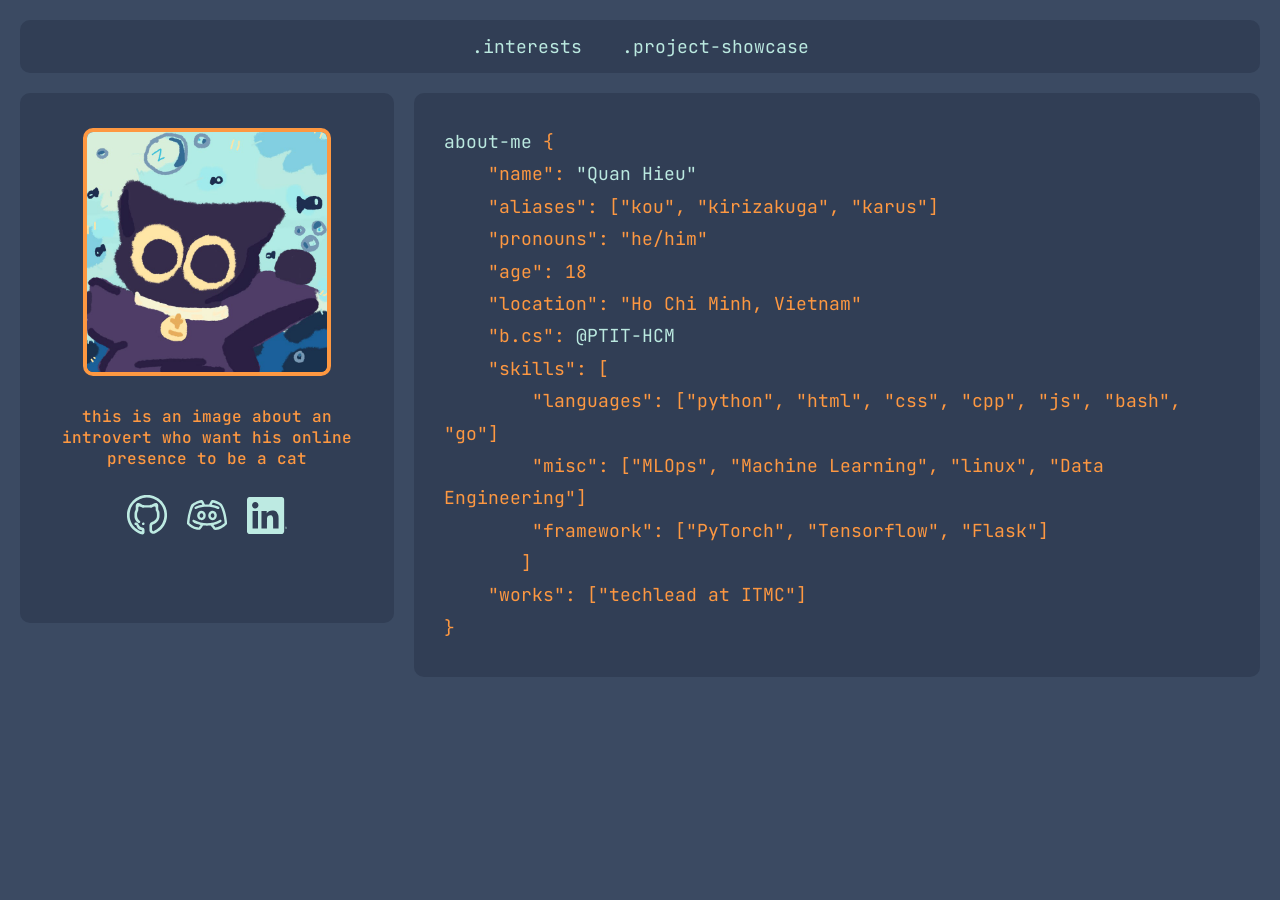
==== index.html @ 7412467b "fix the github link, add alt text for those icon and add a favicon" ====
<!DOCTYPE html>
<html lang="en">
<head>
    <meta charset="UTF-8">
    <meta name="viewport" content="width=device-width, initial-scale=1.0">
    <link rel="stylesheet" href="style.css">
    <link rel="preconnect" href="https://fonts.googleapis.com">
    <link rel="preconnect" href="https://fonts.gstatic.com" crossorigin>
    <link href="https://fonts.googleapis.com/css2?family=JetBrains+Mono:wght@100;400;600&display=swap" rel="stylesheet">
    <link rel="icon" type="image/png" sizes="32x32" href="meomeo.jpg">
    <title>Kouu's Documentation</title>
</head>
<body>
<div class="container">
    <div id="top-box">
            <a href="about/" style="text-decoration: none">
                <span class="text-highlight">.interests</span>
            </a>
            <a href="about/" style="text-decoration: none">
                <span class="text-highlight">.project-showcase</span>
            </a>
    </div>
    <div class="bottom-row">
        <div id="left-box">
            <div id="img-holder">
                <img src="meomeo.jpg" alt="this is an image, if you can see this note means your internet is sucks">
            </div>
            <p class="text-highlight" id="image-caption">this is an image about an introvert who want his online presence to be a cat</p>
            <br>
            <div class="social-container" style="margin-bottom: 1px;">
                <a href="http://github.com/Kirizakuga" style="text-decoration: none; "target="_blank" >
                    <img src="./icon/mark.svg" class="social-icon" alt="github">
                </a>

                <a href="https://discordapp.com/users/905485055168770108" style="text-decoration: none;" target="_blank">
                    <img src="/icon/discord.svg" class="social-icon" alt="discord">
                </a>

                <a href="https://www.linkedin.com/in/l%C3%AA-qu%C3%A1n-hi%E1%BA%BFu-7148a13a5/" style="text-decoration: none" target="_blank">
                    <?xml version="1.0" encoding="UTF-8"?>
                    <svg viewBox="0 0 840 779" version="1.1" xmlns="http://www.w3.org/2000/svg" width="840" height="779" class="social-icon">
                        <path d="M0 0 C0.98718571 -0.00301597 1.97437143 -0.00603194 2.99147186 -0.0091393 C4.6102759 -0.00648509 4.6102759 -0.00648509 6.26178306 -0.00377727 C7.41711635 -0.0058299 8.57244964 -0.00788253 9.76279303 -0.00999737 C12.97980405 -0.01468895 16.19677977 -0.01489163 19.41379264 -0.01321978 C22.90994825 -0.012489 26.40609634 -0.01751088 29.90224874 -0.0217948 C36.84105268 -0.02937797 43.77984893 -0.03156802 50.71865658 -0.03212385 C59.02818109 -0.03303718 67.33769847 -0.03970382 75.64721992 -0.04647068 C95.73234626 -0.06253643 115.81747185 -0.06843464 135.90260346 -0.07321942 C145.40322955 -0.07555483 154.90385503 -0.07915742 164.40448065 -0.0829148 C196.92256501 -0.0957509 229.44064904 -0.10646997 261.95873588 -0.1099174 C264.00033602 -0.11013904 266.04193616 -0.11036082 268.08353629 -0.11058275 C270.13008525 -0.11080339 272.1766342 -0.11102388 274.22318316 -0.1112442 C278.32895515 -0.11168676 282.43472715 -0.11213387 286.54049915 -0.11258388 C287.55849317 -0.11269327 288.57648719 -0.11280266 289.62532951 -0.11291536 C322.63478288 -0.1165461 355.64421428 -0.13246647 388.65365924 -0.15577424 C423.548501 -0.18036825 458.44333021 -0.19409005 493.3381809 -0.19528532 C497.16853879 -0.19545678 500.99889668 -0.1956722 504.82925457 -0.19591975 C506.24397987 -0.19600341 506.24397987 -0.19600341 507.68728548 -0.19608875 C522.867896 -0.19723958 538.04848399 -0.20826435 553.2290869 -0.22280681 C568.48703807 -0.23717064 583.74496034 -0.24040944 599.0029164 -0.23236683 C608.06755838 -0.22791001 617.13210713 -0.23177328 626.19673686 -0.24760534 C632.25411039 -0.25735622 638.31141861 -0.25617604 644.36879154 -0.24616911 C647.81860892 -0.24077786 651.26824729 -0.24006431 654.71804983 -0.25267783 C658.4402375 -0.26374626 662.16195344 -0.25629787 665.88412803 -0.2442863 C666.94694257 -0.25188149 668.0097571 -0.25947669 669.10477814 -0.26730204 C685.8775661 -0.1504746 700.43176884 6.21848691 712.27902454 18.0339005 C724.12765651 30.79142334 727.17289868 46.66687242 727.14482731 63.49160409 C727.14790626 65.20690628 727.14790626 65.20690628 727.15104741 66.95686105 C727.15572799 70.13147192 727.15594465 73.30604688 727.15426982 76.48065961 C727.15353745 79.93435884 727.15856463 83.38805052 727.16284484 86.84174651 C727.17041872 93.69197687 727.17261759 100.54219944 727.17317389 107.39243355 C727.17408813 115.59765355 727.18075746 123.80286635 727.18752072 132.00808325 C727.20357672 151.83921367 727.20948349 171.67034332 727.21426946 191.50147908 C727.21660576 200.88364655 727.22020844 210.26581342 727.22396484 219.64798042 C727.23679983 251.76679084 727.24751919 283.88560092 727.25096744 316.00441384 C727.25118908 318.02044402 727.25141086 320.03647421 727.25163279 322.05250439 C727.25185343 324.07339 727.25207392 326.09427562 727.25229424 328.11516124 C727.25273679 332.16937316 727.25318391 336.22358507 727.25363392 340.27779698 C727.25374331 341.28300497 727.2538527 342.28821296 727.2539654 343.32388179 C727.25759606 375.91797515 727.27351669 408.51204627 727.29682428 441.10613112 C727.32142388 475.5700417 727.33514034 510.03393957 727.33633536 544.49785918 C727.33650681 548.28160084 727.33672224 552.06534249 727.33696979 555.84908414 C727.33702556 556.78074129 727.33708133 557.71239844 727.33713879 558.67228762 C727.3382891 573.66084775 727.34930939 588.64938504 727.36385685 603.63793746 C727.3782278 618.70524395 727.38145544 633.7725212 727.37341687 648.83983267 C727.3689635 657.78853201 727.37280955 666.73713687 727.38865538 675.68582378 C727.39841815 681.668395 727.39721475 687.65090016 727.38721915 693.6334708 C727.38183642 697.03893076 727.38275599 700.44406232 727.39372787 703.84953059 C727.46069851 726.04311359 726.76899289 746.04478342 710.39230579 762.947963 C697.50568971 774.75540434 683.47512313 779.45110041 666.27841133 779.3849194 C664.53938712 779.39017852 664.53938712 779.39017852 662.7652311 779.39554387 C659.55555316 779.40322879 656.34602296 779.40201463 653.13634439 779.39698833 C649.64118906 779.39371254 646.14605764 779.40201185 642.65091002 779.40880668 C636.52778521 779.41910196 630.40469202 779.42195129 624.28155941 779.41989446 C615.17597184 779.41684326 606.07041922 779.4251711 596.96483845 779.43564371 C579.75523968 779.45498404 562.54565283 779.46061194 545.33604447 779.46175782 C532.04547191 779.46267698 518.75490403 779.466794 505.464333 779.47315907 C501.6383818 779.47495417 497.8124306 779.4767338 493.9864794 779.47850883 C492.55975571 779.47917197 492.55975571 779.47917197 491.10420932 779.47984852 C464.35052733 779.4921567 437.59684695 779.50004967 410.843162 779.49916196 C409.33019247 779.49911522 409.33019247 779.49911522 407.78665789 779.49906754 C402.67444365 779.49890133 397.56222941 779.49870325 392.45001516 779.49849813 C391.43471519 779.49845824 390.41941522 779.49841835 389.37334859 779.49837725 C387.32016454 779.49829637 385.26698049 779.49821278 383.21379644 779.49812646 C351.27059581 779.49690099 319.32743764 779.51191351 287.38424915 779.53927159 C251.49419941 779.56999735 215.60417756 779.58720379 179.71411383 779.58534515 C175.88659086 779.58519589 172.05906789 779.58509847 168.23154491 779.58503652 C167.28911556 779.58501321 166.34668621 779.5849899 165.37569839 779.58496588 C150.21429345 779.58490436 135.0529254 779.59767217 119.89153143 779.61490105 C104.6519486 779.63186051 89.41241969 779.6338289 74.17283265 779.6206824 C65.12189617 779.61329537 56.07112358 779.61694382 47.02020449 779.63656708 C40.96955317 779.64857588 34.91902041 779.64596603 28.8683745 779.63162609 C25.42407005 779.62387064 21.98008248 779.62228896 18.53580049 779.63854079 C-2.932156 779.72018208 -20.40493783 778.44089827 -36.79910046 762.9401505 C-53.699056 745.01743108 -53.57796391 724.78636536 -53.49453503 701.53377843 C-53.49693229 698.73062105 -53.50534118 695.9274886 -53.51344401 693.12434268 C-53.52782623 687.04877984 -53.52749254 680.97335942 -53.51725537 674.89779019 C-53.50207357 665.86296113 -53.50988718 656.82825137 -53.52208859 647.79342301 C-53.54311501 631.65366964 -53.54134059 615.51397974 -53.52977294 599.37422039 C-53.51969978 585.24982291 -53.51708901 571.12544866 -53.52186352 557.00104833 C-53.52216906 556.06314069 -53.5224746 555.12523306 -53.5227894 554.15890398 C-53.52403481 550.35136763 -53.52530842 546.54383129 -53.52662846 542.73629497 C-53.53885689 507.03875821 -53.52778262 471.34126181 -53.50624087 435.64373129 C-53.48725929 403.94775696 -53.48895783 372.25184692 -53.50808483 340.55587316 C-53.52951615 304.92247795 -53.53798956 269.28911837 -53.52563578 233.65571761 C-53.52435296 229.85522931 -53.5231016 226.05474099 -53.52186352 222.25425267 C-53.52154721 221.31851627 -53.5212309 220.38277987 -53.52090501 219.41868782 C-53.5163604 205.30522169 -53.52166637 191.19178138 -53.53178173 177.07831883 C-53.54322937 161.02624283 -53.54033686 144.97424005 -53.51865876 128.92217314 C-53.50693415 119.94494639 -53.50611707 110.96787833 -53.52124345 101.99065577 C-53.53024175 95.98682143 -53.52457912 89.98311376 -53.50722438 83.97929812 C-53.49775066 80.56343387 -53.49659229 77.14814039 -53.50884831 73.73224705 C-53.58101873 51.94153431 -52.78921225 32.74083624 -36.67410046 16.2526505 C-26.74183133 6.83528754 -13.96690563 0.00847806 0 0 Z M68.18527454 133.16280675 C57.88953328 147.21760462 52.26139206 164.77168937 54.45089954 182.2214005 C56.43457395 195.06332349 60.98338433 205.90456391 69.01339954 216.1276505 C69.87191517 217.26847081 69.87191517 217.26847081 70.74777454 218.432338 C80.99945966 231.09360723 97.93171198 239.37328458 114.01339954 241.1276505 C134.28918455 242.59843283 151.401671 235.90290148 166.64230579 222.88155675 C178.36504743 211.98209162 186.53209145 196.16064484 187.25168079 180.010463 C187.71496141 160.30337815 182.59830365 143.89988675 169.51730579 128.69405675 C156.62685287 115.48184525 139.64633534 108.01183425 121.20089954 107.6901505 C100.21775555 107.85200674 81.85895288 117.42837901 68.18527454 133.16280675 Z M375.43039173 325.54513097 C371.52458217 329.90720153 368.33231629 334.724598 365.52121204 339.8464005 C364.01339954 342.1276505 364.01339954 342.1276505 361.01339954 343.1276505 C361.01339954 326.6276505 361.01339954 310.1276505 361.01339954 293.1276505 C324.71339954 293.1276505 288.41339954 293.1276505 251.01339954 293.1276505 C251.01339954 415.2276505 251.01339954 537.3276505 251.01339954 663.1276505 C288.96339954 663.1276505 326.91339954 663.1276505 366.01339954 663.1276505 C366.05078235 648.65663487 366.08816517 634.18561925 366.12668079 619.276088 C366.15697552 610.07946403 366.1880134 600.88285239 366.22238392 591.68624425 C366.27673762 577.10601506 366.32815607 562.52582005 366.35983509 547.94552159 C366.38292735 537.3237335 366.41644902 526.70203618 366.4621011 516.08032024 C366.48588297 510.46476017 366.50470965 504.84928915 366.51101345 499.23368001 C366.51713314 493.92965392 366.53737582 488.62585525 366.56767505 483.32191396 C366.5763465 481.39287714 366.58020102 479.46381046 366.5784077 477.53475499 C366.56176188 451.32662792 368.60063656 421.21080668 387.73605579 401.31124425 C401.57744682 388.03965319 419.50823046 384.59672519 438.15890735 384.70601964 C450.59440537 385.04893517 461.78311606 387.73911243 472.01339954 395.1276505 C472.90027454 395.7051505 473.78714954 396.2826505 474.70089954 396.8776505 C491.01549634 412.75131225 494.70933055 437.77793038 495.11864132 459.53779912 C495.18803203 464.88625641 495.20277225 470.23487318 495.21872181 475.58370519 C495.22831622 477.63471217 495.23832718 479.68571724 495.24872059 481.73672032 C495.27560645 487.27301091 495.2967037 492.80930988 495.31672257 498.34562898 C495.33868355 504.14320368 495.36602248 509.94075304 495.39277881 515.73830724 C495.44256962 526.70267716 495.48755861 537.66706127 495.53080118 548.63145876 C495.5895537 563.45763734 495.65576694 578.2837825 495.72155136 593.10993123 C495.82491296 616.44914843 495.91834365 639.78839457 496.01339954 663.1276505 C533.63339954 663.1276505 571.25339954 663.1276505 610.01339954 663.1276505 C610.10091047 621.6882059 610.10091047 621.6882059 610.15988392 580.24874425 C610.16575578 574.63529997 610.17181673 569.02185595 610.17819446 563.40841222 C610.17898571 562.70504959 610.17977696 562.00168697 610.18059218 561.27701032 C610.19357009 549.98466448 610.21718201 538.69236539 610.24485793 527.40004709 C610.27310909 515.77434723 610.28961696 504.1486715 610.29566503 492.52293873 C610.29954633 486.00842131 610.30854627 479.49400918 610.33058971 472.9795258 C610.79691038 388.26565139 610.79691038 388.26565139 570.95089954 315.97530675 C546.7315518 291.95941455 512.17801087 283.99346896 479.01339954 283.1276505 C478.03242298 283.08768956 477.05144642 283.04772862 476.04074329 283.00655675 C437.12830992 282.0966374 401.93915306 297.38481176 375.43039173 325.54513097 Z M64.01339954 293.1276505 C64.01339954 415.2276505 64.01339954 537.3276505 64.01339954 663.1276505 C101.63339954 663.1276505 139.25339954 663.1276505 178.01339954 663.1276505 C178.01339954 541.0276505 178.01339954 418.9276505 178.01339954 293.1276505 C140.39339954 293.1276505 102.77339954 293.1276505 64.01339954 293.1276505 Z " fill="#FFFFFF" transform="translate(52.98660045862198,-0.12765049934387207)"/>
                        <path d="M0 0 C5.68635792 2.60443874 9.1592952 6.40518993 11.859375 12.0625 C13.32571491 18.99428864 13.46609586 25.21508829 9.8828125 31.4921875 C6.57654449 35.99721935 2.06544341 40.029112 -3.453125 41.3125 C-11.50579875 42.06958898 -17.01486276 40.75895583 -23.703125 36 C-27.45088786 32.33741357 -29.22018179 29.14036968 -29.88671875 23.91015625 C-29.90008612 11.81268875 -29.90008612 11.81268875 -25.453125 6.3125 C-18.18407354 -0.91767952 -10.01471435 -2.80667154 0 0 Z M-21.890625 8.8125 C-25.44458495 13.22831945 -25.79879588 17.21809677 -25.734375 22.7421875 C-25.16639415 27.93290135 -22.70591132 31.15138097 -18.890625 34.6875 C-14.04688616 37.91665922 -9.09887718 37.93882563 -3.453125 37.3125 C1.64068276 34.81365091 6.12412592 30.70520933 8.359375 25.375 C8.4521875 24.3540625 8.4521875 24.3540625 8.546875 23.3125 C8.65 22.24 8.753125 21.1675 8.859375 20.0625 C8.41261718 14.70140619 6.79578947 10.61834902 3.00390625 6.73046875 C-5.13152292 0.27052843 -14.97455542 1.02160539 -21.890625 8.8125 Z " fill="#FFFFFF" transform="translate(827.453125,627.6875)"/>
                        <path d="M0 0 C11 0 11 0 16 2 C17.89488952 3.89488952 17.18019112 6.57139146 17.23046875 9.08984375 C17 11 17 11 15 13 C14.01 13 13.02 13 12 13 C13.98 16.3 15.96 19.6 18 23 C13 23 13 23 11.41796875 21.5390625 C10.80888672 20.59160156 10.80888672 20.59160156 10.1875 19.625 C9.55908203 18.68527344 9.55908203 18.68527344 8.91796875 17.7265625 C8 16 8 16 8 14 C6.68 14 5.36 14 4 14 C4 16.97 4 19.94 4 23 C2.68 23 1.36 23 0 23 C0 15.41 0 7.82 0 0 Z M4 4 C4 5.98 4 7.96 4 10 C6.64 10 9.28 10 12 10 C12.33 8.35 12.66 6.7 13 5 C10.04335481 3.5216774 7.25770263 3.93967217 4 4 Z " fill="#FFFFFF" transform="translate(811,636)"/>
                    </svg>

                </a>
            </div>
        </div>
        <div id="right-box">
            <p class="text-primary" id="about-me-title">
                    <span class="text-highlight">about-me</span>
                </a>    {

                <br>
                &nbsp;&nbsp;&nbsp;&nbsp;"name": <span class="text-highlight">"Quan Hieu"</span> <br>
                &nbsp;&nbsp;&nbsp;&nbsp;"aliases": ["kou", "kirizakuga", "karus"] <br>
                &nbsp;&nbsp;&nbsp;&nbsp;"pronouns": "he/him"<br>
                &nbsp;&nbsp;&nbsp;&nbsp;"age": 18 <br>
                &nbsp;&nbsp;&nbsp;&nbsp;"location": "Ho Chi Minh, Vietnam" <br>
                &nbsp;&nbsp;&nbsp;&nbsp;"b.cs": <span class="text-highlight">@PTIT-HCM</span><br>
                &nbsp;&nbsp;&nbsp;&nbsp;"skills": [<br>
                &nbsp;&nbsp;&nbsp;&nbsp;&nbsp;&nbsp;&nbsp;&nbsp;"languages": ["python", "html", "css", "cpp", "js", "bash", "go"]<br>
                &nbsp;&nbsp;&nbsp;&nbsp;&nbsp;&nbsp;&nbsp;&nbsp;"misc": ["MLOps", "Machine Learning", "linux", "Data Engineering"]<br>
                &nbsp;&nbsp;&nbsp;&nbsp;&nbsp;&nbsp;&nbsp;&nbsp;"framework": ["PyTorch", "Tensorflow", "Flask"]<br>
                &nbsp;&nbsp;&nbsp;&nbsp;&nbsp;&nbsp;&nbsp;]<br>
                &nbsp;&nbsp;&nbsp;&nbsp;"works": ["techlead at ITMC"]<br>
                }
            </p>
        </div>
    </div>
</div>

<script src="scripts.js"></script>
</body>
</html>
---- style.css ----
/* 1. The Master Container */
.container {
    display: flex;
    flex-direction: column; /* Stack Top Box above the Row */
    gap: 20px;              /* The 'magic' space between boxes */
    padding: 20px;
    width: 100%;
    box-sizing: border-box;
}

#top-box {
    background-color: var(--box-color);
    padding: 15px;
    border-radius: 10px;
    display: flex;
    flex-direction: row;
    align-items: center;
    justify-content: center;
    gap: 40px;
}

#audio-control {
    margin-left: auto;
}

/* 3. The Wrapper for the Bottom Two Boxes */
.bottom-row {
    display: flex;
    flex-direction: row;    /* Put Left and Right next to each other */
    gap: 20px;
    width: 100%;
    height: auto;          /* Let height be determined by content */
    align-items: flex-start; /* Aligns the top of the boxes */
    border-radius: 10px;
}

#left-box {
    background-color: var(--box-color);
    padding: 15px;
    border-radius: 10px;
    flex: 3;
    min-height: 500px;
    display: flex;
    flex-direction: column;
}

#right-box {
    flex: 7;                /* Takes 7 parts of the space (~70%) */
    background-color: var(--box-color);
    min-height: 500px;
    padding: 15px 15px 15px 30px;
    width: 100%;
    box-sizing: border-box;
    border-radius: 10px;
}

body{
    margin: 0;
    padding: 0;
    background-color: var(--bg-color);
    background-attachment: fixed;
    min-height: 100vh;
    display: flex;
    justify-content: center; /* This centers your container on huge screens */
}

#img-holder img{
    border: 4px solid var(--accent-color);
    border-radius: 10px;
    max-width: 70%;
    height: auto;
}

#img-holder{
    display: flex;
    justify-content: center;
    align-items: center;
    height: 100%;
    padding-top: 20px;
}

#image-caption {
    margin-top: 30px;
    margin-bottom: 8px;
    text-align: center;
    color: var(--accent-color);
    font-family: JetBrains Mono, monospace;
    font-size: 16px;
    font-weight: 500;
}

#contact{
    text-align: center;
}

.social-icon{
    width: 40px;
    height: auto;
    filter: brightness(0) saturate(100%) invert(90%) sepia(34%) saturate(191%) hue-rotate(108deg) brightness(95%) contrast(93%);         /* https://angel-rs.github.io/css-color-filter-generator/ */
}

.social-icon-small{
    width: 25px;
    height: auto;
    filter: brightness(0) saturate(100%) invert(90%) sepia(34%) saturate(191%) hue-rotate(108deg) brightness(95%) contrast(93%);         /* https://angel-rs.github.io/css-color-filter-generator/ */
}

.social-container{
    display: flex;
    flex-direction: row;
    align-items: center;
    justify-content: center;
    gap: 20px;
}

.nav-icon{
    flex: 4;
    text-align: center;
    display: flex;
    justify-content: right;
    align-items: center;
    height: 100%;
    margin-right: 49px;
}

.bottom-row2{
    display: flex;
    flex-direction: row;
    gap: 20px;
}
.sub-container{
    background-color: var(--box-color);
    padding: 10px;
    border-radius: 10px;
    flex: 10;
    min-height: 7px;
    display: flex;
    flex-direction: column;
}









/* 4. Responsive (Mobile) */
@media screen and (max-width: 768px) {
    .bottom-row {
        flex-direction: column; /* Stacks Left and Right on top of each other */
        align-items: stretch;
        height: auto; /* Let height be determined by content */
    }
    #top-box{
        height: auto; /* Let height be determined by content */
    }
    #left-box {
        min-height: auto; /* Optional: removes the 500px empty space on mobile */
        white-space: pre-wrap;     /* Keeps your JSON indents but allows wrapping */
        overflow-wrap: break-word; /* Forces long text like "Quan Hieu" to wrap to the next line */
    }

    #right-box {
        min-height: auto;
        padding-left: 15px; /* Resetting that 30px left padding you had for desktop */
    }
    .social-container{
        white-space: normal;
        display: flex;
        justify-content: center;
        gap: 20px;

    }
    .bottom-row, .bottom-row2 {
        flex-direction: column;
        align-items: stretch;
        height: auto;
    }
}

:root{
    --bg-color: #3b4a62;
    --box-color: #313e55;
    --accent-color: #fe9841;
    --action-color: #bbe9e0;
}

.text-primary {
    color: var(--accent-color);
    font-family: JetBrains Mono, monospace;
    font-size: 18px;
    font-weight: 400;
    line-height: 1.8;
}
.text-highlight{
    color: var(--action-color);
    font-family: JetBrains Mono, monospace;
    font-size: 18px;
    font-weight: 400;
}
.text-double-highlight{
    color: var(--action-color);
    font-family: JetBrains Mono, monospace;
    font-size: 24px;
    font-weight: 600;
}
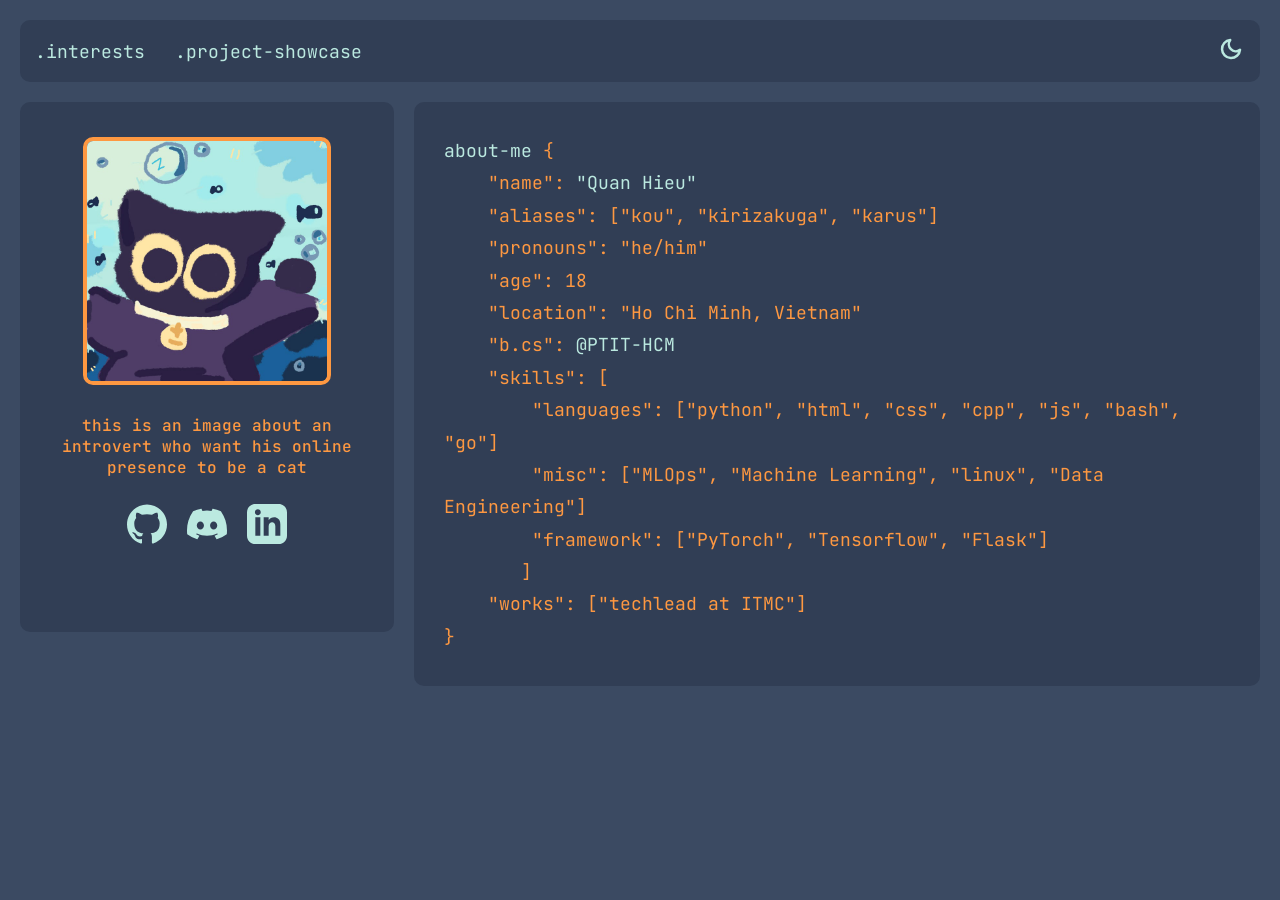
==== commit 9fd4271f: "add light-dark switch theme button, responsive theme animation, button animation, and re-organize th" ====
--- a/index.html
+++ b/index.html
@@ -1,5 +1,6 @@
 <!DOCTYPE html>
 <html lang="en">
+
 <head>
     <meta charset="UTF-8">
     <meta name="viewport" content="width=device-width, initial-scale=1.0">
@@ -10,67 +11,106 @@
     <link rel="icon" type="image/png" sizes="32x32" href="meomeo.jpg">
     <title>Kouu's Documentation</title>
 </head>
+
 <body>
-<div class="container">
-    <div id="top-box">
-            <a href="about/" style="text-decoration: none">
-                <span class="text-highlight">.interests</span>
-            </a>
-            <a href="about/" style="text-decoration: none">
-                <span class="text-highlight">.project-showcase</span>
-            </a>
-    </div>
-    <div class="bottom-row">
-        <div id="left-box">
-            <div id="img-holder">
-                <img src="meomeo.jpg" alt="this is an image, if you can see this note means your internet is sucks">
+    <script>
+        if (localStorage.getItem('theme') === 'light') {
+            document.body.classList.add('dark-mode');
+        }
+    </script>
+    <div class="container">
+        <div id="top-box">
+            <div id="nav-links">
+                <a href="about/" style="text-decoration: none">
+                    <span class="text-highlight">.interests</span>
+                </a>
+                <a href="project/" style="text-decoration: none">
+                    <span class="text-highlight">.project-showcase</span>
+                </a>
             </div>
-            <p class="text-highlight" id="image-caption">this is an image about an introvert who want his online presence to be a cat</p>
-            <br>
-            <div class="social-container" style="margin-bottom: 1px;">
-                <a href="http://github.com/Kirizakuga" style="text-decoration: none; "target="_blank" >
-                    <img src="./icon/mark.svg" class="social-icon" alt="github">
-                </a>
-
-                <a href="https://discordapp.com/users/905485055168770108" style="text-decoration: none;" target="_blank">
-                    <img src="/icon/discord.svg" class="social-icon" alt="discord">
-                </a>
-
-                <a href="https://www.linkedin.com/in/l%C3%AA-qu%C3%A1n-hi%E1%BA%BFu-7148a13a5/" style="text-decoration: none" target="_blank">
-                    <?xml version="1.0" encoding="UTF-8"?>
-                    <svg viewBox="0 0 840 779" version="1.1" xmlns="http://www.w3.org/2000/svg" width="840" height="779" class="social-icon">
-                        <path d="M0 0 C0.98718571 -0.00301597 1.97437143 -0.00603194 2.99147186 -0.0091393 C4.6102759 -0.00648509 4.6102759 -0.00648509 6.26178306 -0.00377727 C7.41711635 -0.0058299 8.57244964 -0.00788253 9.76279303 -0.00999737 C12.97980405 -0.01468895 16.19677977 -0.01489163 19.41379264 -0.01321978 C22.90994825 -0.012489 26.40609634 -0.01751088 29.90224874 -0.0217948 C36.84105268 -0.02937797 43.77984893 -0.03156802 50.71865658 -0.03212385 C59.02818109 -0.03303718 67.33769847 -0.03970382 75.64721992 -0.04647068 C95.73234626 -0.06253643 115.81747185 -0.06843464 135.90260346 -0.07321942 C145.40322955 -0.07555483 154.90385503 -0.07915742 164.40448065 -0.0829148 C196.92256501 -0.0957509 229.44064904 -0.10646997 261.95873588 -0.1099174 C264.00033602 -0.11013904 266.04193616 -0.11036082 268.08353629 -0.11058275 C270.13008525 -0.11080339 272.1766342 -0.11102388 274.22318316 -0.1112442 C278.32895515 -0.11168676 282.43472715 -0.11213387 286.54049915 -0.11258388 C287.55849317 -0.11269327 288.57648719 -0.11280266 289.62532951 -0.11291536 C322.63478288 -0.1165461 355.64421428 -0.13246647 388.65365924 -0.15577424 C423.548501 -0.18036825 458.44333021 -0.19409005 493.3381809 -0.19528532 C497.16853879 -0.19545678 500.99889668 -0.1956722 504.82925457 -0.19591975 C506.24397987 -0.19600341 506.24397987 -0.19600341 507.68728548 -0.19608875 C522.867896 -0.19723958 538.04848399 -0.20826435 553.2290869 -0.22280681 C568.48703807 -0.23717064 583.74496034 -0.24040944 599.0029164 -0.23236683 C608.06755838 -0.22791001 617.13210713 -0.23177328 626.19673686 -0.24760534 C632.25411039 -0.25735622 638.31141861 -0.25617604 644.36879154 -0.24616911 C647.81860892 -0.24077786 651.26824729 -0.24006431 654.71804983 -0.25267783 C658.4402375 -0.26374626 662.16195344 -0.25629787 665.88412803 -0.2442863 C666.94694257 -0.25188149 668.0097571 -0.25947669 669.10477814 -0.26730204 C685.8775661 -0.1504746 700.43176884 6.21848691 712.27902454 18.0339005 C724.12765651 30.79142334 727.17289868 46.66687242 727.14482731 63.49160409 C727.14790626 65.20690628 727.14790626 65.20690628 727.15104741 66.95686105 C727.15572799 70.13147192 727.15594465 73.30604688 727.15426982 76.48065961 C727.15353745 79.93435884 727.15856463 83.38805052 727.16284484 86.84174651 C727.17041872 93.69197687 727.17261759 100.54219944 727.17317389 107.39243355 C727.17408813 115.59765355 727.18075746 123.80286635 727.18752072 132.00808325 C727.20357672 151.83921367 727.20948349 171.67034332 727.21426946 191.50147908 C727.21660576 200.88364655 727.22020844 210.26581342 727.22396484 219.64798042 C727.23679983 251.76679084 727.24751919 283.88560092 727.25096744 316.00441384 C727.25118908 318.02044402 727.25141086 320.03647421 727.25163279 322.05250439 C727.25185343 324.07339 727.25207392 326.09427562 727.25229424 328.11516124 C727.25273679 332.16937316 727.25318391 336.22358507 727.25363392 340.27779698 C727.25374331 341.28300497 727.2538527 342.28821296 727.2539654 343.32388179 C727.25759606 375.91797515 727.27351669 408.51204627 727.29682428 441.10613112 C727.32142388 475.5700417 727.33514034 510.03393957 727.33633536 544.49785918 C727.33650681 548.28160084 727.33672224 552.06534249 727.33696979 555.84908414 C727.33702556 556.78074129 727.33708133 557.71239844 727.33713879 558.67228762 C727.3382891 573.66084775 727.34930939 588.64938504 727.36385685 603.63793746 C727.3782278 618.70524395 727.38145544 633.7725212 727.37341687 648.83983267 C727.3689635 657.78853201 727.37280955 666.73713687 727.38865538 675.68582378 C727.39841815 681.668395 727.39721475 687.65090016 727.38721915 693.6334708 C727.38183642 697.03893076 727.38275599 700.44406232 727.39372787 703.84953059 C727.46069851 726.04311359 726.76899289 746.04478342 710.39230579 762.947963 C697.50568971 774.75540434 683.47512313 779.45110041 666.27841133 779.3849194 C664.53938712 779.39017852 664.53938712 779.39017852 662.7652311 779.39554387 C659.55555316 779.40322879 656.34602296 779.40201463 653.13634439 779.39698833 C649.64118906 779.39371254 646.14605764 779.40201185 642.65091002 779.40880668 C636.52778521 779.41910196 630.40469202 779.42195129 624.28155941 779.41989446 C615.17597184 779.41684326 606.07041922 779.4251711 596.96483845 779.43564371 C579.75523968 779.45498404 562.54565283 779.46061194 545.33604447 779.46175782 C532.04547191 779.46267698 518.75490403 779.466794 505.464333 779.47315907 C501.6383818 779.47495417 497.8124306 779.4767338 493.9864794 779.47850883 C492.55975571 779.47917197 492.55975571 779.47917197 491.10420932 779.47984852 C464.35052733 779.4921567 437.59684695 779.50004967 410.843162 779.49916196 C409.33019247 779.49911522 409.33019247 779.49911522 407.78665789 779.49906754 C402.67444365 779.49890133 397.56222941 779.49870325 392.45001516 779.49849813 C391.43471519 779.49845824 390.41941522 779.49841835 389.37334859 779.49837725 C387.32016454 779.49829637 385.26698049 779.49821278 383.21379644 779.49812646 C351.27059581 779.49690099 319.32743764 779.51191351 287.38424915 779.53927159 C251.49419941 779.56999735 215.60417756 779.58720379 179.71411383 779.58534515 C175.88659086 779.58519589 172.05906789 779.58509847 168.23154491 779.58503652 C167.28911556 779.58501321 166.34668621 779.5849899 165.37569839 779.58496588 C150.21429345 779.58490436 135.0529254 779.59767217 119.89153143 779.61490105 C104.6519486 779.63186051 89.41241969 779.6338289 74.17283265 779.6206824 C65.12189617 779.61329537 56.07112358 779.61694382 47.02020449 779.63656708 C40.96955317 779.64857588 34.91902041 779.64596603 28.8683745 779.63162609 C25.42407005 779.62387064 21.98008248 779.62228896 18.53580049 779.63854079 C-2.932156 779.72018208 -20.40493783 778.44089827 -36.79910046 762.9401505 C-53.699056 745.01743108 -53.57796391 724.78636536 -53.49453503 701.53377843 C-53.49693229 698.73062105 -53.50534118 695.9274886 -53.51344401 693.12434268 C-53.52782623 687.04877984 -53.52749254 680.97335942 -53.51725537 674.89779019 C-53.50207357 665.86296113 -53.50988718 656.82825137 -53.52208859 647.79342301 C-53.54311501 631.65366964 -53.54134059 615.51397974 -53.52977294 599.37422039 C-53.51969978 585.24982291 -53.51708901 571.12544866 -53.52186352 557.00104833 C-53.52216906 556.06314069 -53.5224746 555.12523306 -53.5227894 554.15890398 C-53.52403481 550.35136763 -53.52530842 546.54383129 -53.52662846 542.73629497 C-53.53885689 507.03875821 -53.52778262 471.34126181 -53.50624087 435.64373129 C-53.48725929 403.94775696 -53.48895783 372.25184692 -53.50808483 340.55587316 C-53.52951615 304.92247795 -53.53798956 269.28911837 -53.52563578 233.65571761 C-53.52435296 229.85522931 -53.5231016 226.05474099 -53.52186352 222.25425267 C-53.52154721 221.31851627 -53.5212309 220.38277987 -53.52090501 219.41868782 C-53.5163604 205.30522169 -53.52166637 191.19178138 -53.53178173 177.07831883 C-53.54322937 161.02624283 -53.54033686 144.97424005 -53.51865876 128.92217314 C-53.50693415 119.94494639 -53.50611707 110.96787833 -53.52124345 101.99065577 C-53.53024175 95.98682143 -53.52457912 89.98311376 -53.50722438 83.97929812 C-53.49775066 80.56343387 -53.49659229 77.14814039 -53.50884831 73.73224705 C-53.58101873 51.94153431 -52.78921225 32.74083624 -36.67410046 16.2526505 C-26.74183133 6.83528754 -13.96690563 0.00847806 0 0 Z M68.18527454 133.16280675 C57.88953328 147.21760462 52.26139206 164.77168937 54.45089954 182.2214005 C56.43457395 195.06332349 60.98338433 205.90456391 69.01339954 216.1276505 C69.87191517 217.26847081 69.87191517 217.26847081 70.74777454 218.432338 C80.99945966 231.09360723 97.93171198 239.37328458 114.01339954 241.1276505 C134.28918455 242.59843283 151.401671 235.90290148 166.64230579 222.88155675 C178.36504743 211.98209162 186.53209145 196.16064484 187.25168079 180.010463 C187.71496141 160.30337815 182.59830365 143.89988675 169.51730579 128.69405675 C156.62685287 115.48184525 139.64633534 108.01183425 121.20089954 107.6901505 C100.21775555 107.85200674 81.85895288 117.42837901 68.18527454 133.16280675 Z M375.43039173 325.54513097 C371.52458217 329.90720153 368.33231629 334.724598 365.52121204 339.8464005 C364.01339954 342.1276505 364.01339954 342.1276505 361.01339954 343.1276505 C361.01339954 326.6276505 361.01339954 310.1276505 361.01339954 293.1276505 C324.71339954 293.1276505 288.41339954 293.1276505 251.01339954 293.1276505 C251.01339954 415.2276505 251.01339954 537.3276505 251.01339954 663.1276505 C288.96339954 663.1276505 326.91339954 663.1276505 366.01339954 663.1276505 C366.05078235 648.65663487 366.08816517 634.18561925 366.12668079 619.276088 C366.15697552 610.07946403 366.1880134 600.88285239 366.22238392 591.68624425 C366.27673762 577.10601506 366.32815607 562.52582005 366.35983509 547.94552159 C366.38292735 537.3237335 366.41644902 526.70203618 366.4621011 516.08032024 C366.48588297 510.46476017 366.50470965 504.84928915 366.51101345 499.23368001 C366.51713314 493.92965392 366.53737582 488.62585525 366.56767505 483.32191396 C366.5763465 481.39287714 366.58020102 479.46381046 366.5784077 477.53475499 C366.56176188 451.32662792 368.60063656 421.21080668 387.73605579 401.31124425 C401.57744682 388.03965319 419.50823046 384.59672519 438.15890735 384.70601964 C450.59440537 385.04893517 461.78311606 387.73911243 472.01339954 395.1276505 C472.90027454 395.7051505 473.78714954 396.2826505 474.70089954 396.8776505 C491.01549634 412.75131225 494.70933055 437.77793038 495.11864132 459.53779912 C495.18803203 464.88625641 495.20277225 470.23487318 495.21872181 475.58370519 C495.22831622 477.63471217 495.23832718 479.68571724 495.24872059 481.73672032 C495.27560645 487.27301091 495.2967037 492.80930988 495.31672257 498.34562898 C495.33868355 504.14320368 495.36602248 509.94075304 495.39277881 515.73830724 C495.44256962 526.70267716 495.48755861 537.66706127 495.53080118 548.63145876 C495.5895537 563.45763734 495.65576694 578.2837825 495.72155136 593.10993123 C495.82491296 616.44914843 495.91834365 639.78839457 496.01339954 663.1276505 C533.63339954 663.1276505 571.25339954 663.1276505 610.01339954 663.1276505 C610.10091047 621.6882059 610.10091047 621.6882059 610.15988392 580.24874425 C610.16575578 574.63529997 610.17181673 569.02185595 610.17819446 563.40841222 C610.17898571 562.70504959 610.17977696 562.00168697 610.18059218 561.27701032 C610.19357009 549.98466448 610.21718201 538.69236539 610.24485793 527.40004709 C610.27310909 515.77434723 610.28961696 504.1486715 610.29566503 492.52293873 C610.29954633 486.00842131 610.30854627 479.49400918 610.33058971 472.9795258 C610.79691038 388.26565139 610.79691038 388.26565139 570.95089954 315.97530675 C546.7315518 291.95941455 512.17801087 283.99346896 479.01339954 283.1276505 C478.03242298 283.08768956 477.05144642 283.04772862 476.04074329 283.00655675 C437.12830992 282.0966374 401.93915306 297.38481176 375.43039173 325.54513097 Z M64.01339954 293.1276505 C64.01339954 415.2276505 64.01339954 537.3276505 64.01339954 663.1276505 C101.63339954 663.1276505 139.25339954 663.1276505 178.01339954 663.1276505 C178.01339954 541.0276505 178.01339954 418.9276505 178.01339954 293.1276505 C140.39339954 293.1276505 102.77339954 293.1276505 64.01339954 293.1276505 Z " fill="#FFFFFF" transform="translate(52.98660045862198,-0.12765049934387207)"/>
-                        <path d="M0 0 C5.68635792 2.60443874 9.1592952 6.40518993 11.859375 12.0625 C13.32571491 18.99428864 13.46609586 25.21508829 9.8828125 31.4921875 C6.57654449 35.99721935 2.06544341 40.029112 -3.453125 41.3125 C-11.50579875 42.06958898 -17.01486276 40.75895583 -23.703125 36 C-27.45088786 32.33741357 -29.22018179 29.14036968 -29.88671875 23.91015625 C-29.90008612 11.81268875 -29.90008612 11.81268875 -25.453125 6.3125 C-18.18407354 -0.91767952 -10.01471435 -2.80667154 0 0 Z M-21.890625 8.8125 C-25.44458495 13.22831945 -25.79879588 17.21809677 -25.734375 22.7421875 C-25.16639415 27.93290135 -22.70591132 31.15138097 -18.890625 34.6875 C-14.04688616 37.91665922 -9.09887718 37.93882563 -3.453125 37.3125 C1.64068276 34.81365091 6.12412592 30.70520933 8.359375 25.375 C8.4521875 24.3540625 8.4521875 24.3540625 8.546875 23.3125 C8.65 22.24 8.753125 21.1675 8.859375 20.0625 C8.41261718 14.70140619 6.79578947 10.61834902 3.00390625 6.73046875 C-5.13152292 0.27052843 -14.97455542 1.02160539 -21.890625 8.8125 Z " fill="#FFFFFF" transform="translate(827.453125,627.6875)"/>
-                        <path d="M0 0 C11 0 11 0 16 2 C17.89488952 3.89488952 17.18019112 6.57139146 17.23046875 9.08984375 C17 11 17 11 15 13 C14.01 13 13.02 13 12 13 C13.98 16.3 15.96 19.6 18 23 C13 23 13 23 11.41796875 21.5390625 C10.80888672 20.59160156 10.80888672 20.59160156 10.1875 19.625 C9.55908203 18.68527344 9.55908203 18.68527344 8.91796875 17.7265625 C8 16 8 16 8 14 C6.68 14 5.36 14 4 14 C4 16.97 4 19.94 4 23 C2.68 23 1.36 23 0 23 C0 15.41 0 7.82 0 0 Z M4 4 C4 5.98 4 7.96 4 10 C6.64 10 9.28 10 12 10 C12.33 8.35 12.66 6.7 13 5 C10.04335481 3.5216774 7.25770263 3.93967217 4 4 Z " fill="#FFFFFF" transform="translate(811,636)"/>
+            <div id="LD-mode">
+                <a id="theme-toggle" aria-label="Toggle Theme">
+                    <svg class="theme-icon sun-icon" viewBox="0 0 512 512" fill="currentColor">
+                        <path d="M0 0 C1.17731689 0.00491455 2.35463379 0.0098291 3.56762695 0.01489258 C12.9382388 0.14015955 21.67135975 1.02197483 30.75 3.3125 C31.39372559 3.47347168 32.03745117 3.63444336 32.70068359 3.80029297 C66.50518451 12.53459067 95.41541139 35.00654309 113.13598633 64.90283203 C124.46282822 84.4915227 130.17567302 105.91969591 130.0625 128.5625 C130.05758545 129.73981689 130.0526709 130.91713379 130.04760742 132.13012695 C129.92234045 141.5007388 129.04052517 150.23385975 126.75 159.3125 C126.58902832 159.95622559 126.42805664 160.59995117 126.26220703 161.26318359 C117.52790933 195.06768451 95.05595691 223.97791139 65.15966797 241.69848633 C45.5709773 253.02532822 24.14280409 258.73817302 1.5 258.625 C0.32268311 258.62008545 -0.85463379 258.6151709 -2.06762695 258.61010742 C-11.4382388 258.48484045 -20.17135975 257.60302517 -29.25 255.3125 C-29.89372559 255.15152832 -30.53745117 254.99055664 -31.20068359 254.82470703 C-63.26584669 246.53981381 -91.97798344 225.59835068 -109.25 197.3125 C-126.6183024 167.70669063 -133.684497 133.05048798 -125.25 99.3125 C-125.08902832 98.66732422 -124.92805664 98.02214844 -124.76220703 97.35742188 C-116.02631735 63.55515134 -93.55430055 34.64610682 -63.65966797 16.92651367 C-44.0709773 5.59967178 -22.64280409 -0.11317302 0 0 Z" fill="currentColor" transform="translate(255.25,126.6875)"/>
+                        <path d="M0 0 C5.21166721 2.90218331 7.86441215 6.71229937 9.75 12.3125 C10.01069641 15.18919373 10.01069641 15.18919373 10.0246582 18.38452148 C10.03895622 20.18680458 10.03895622 20.18680458 10.05354309 22.02549744 C10.05263168 23.31516922 10.05172028 24.604841 10.05078125 25.93359375 C10.05467207 27.2797102 10.05900754 28.62582543 10.06376648 29.97193909 C10.07121321 32.78870632 10.07094867 35.60534817 10.06567383 38.42211914 C10.05988046 42.02112455 10.07681386 45.6196151 10.1000185 49.21853542 C10.11479266 51.99732941 10.11562259 54.77600043 10.11250877 57.55482674 C10.11326769 59.52342624 10.12710976 61.49200674 10.14118958 63.46055603 C10.13496078 64.66523026 10.12873199 65.86990448 10.12231445 67.11108398 C10.12294388 68.16633774 10.1235733 69.22159149 10.1242218 70.30882263 C9.47404127 75.52747244 7.26218715 79.35996991 3.1875 82.625 C2.28837891 83.36169922 2.28837891 83.36169922 1.37109375 84.11328125 C-3.2199931 87.50957923 -8.77424074 86.82203985 -14.25 86.3125 C-19.15713015 83.99276575 -22.0611048 80.59473069 -25.25 76.3125 C-26.30823299 73.13780102 -26.39580866 70.83548158 -26.42700195 67.49926758 C-26.43983719 66.30404984 -26.45267242 65.10883209 -26.46589661 63.87739563 C-26.47328354 62.58367538 -26.48067047 61.28995514 -26.48828125 59.95703125 C-26.48828125 59.95703125 -26.48828125 59.95703125 -26.48828125 59.95703125 C-26.49235678 59.29678137 -26.4964323 58.63653149 -26.50063133 57.95627403 C-26.52147721 54.45872691 -26.53578294 50.96121881 -26.54516602 47.46362305 C-26.55620258 43.86691826 -26.59057364 40.2708369 -26.63033772 36.67435169 C-26.65660269 33.89549178 -26.66486671 31.11677789 -26.66844749 28.33780479 C-26.67563307 26.37255892 -26.70203273 24.40741326 -26.72883606 22.44233704 C-26.70976684 14.54902665 -26.24209809 8.35610903 -20.43359375 2.47265625 C-19.85738281 2.11042969 -19.28117188 1.74820312 -18.6875 1.375 C-17.81931641 0.80458984 -17.81931641 0.80458984 -16.93359375 0.22265625 C-11.3849001 -2.77698556 -5.58878378 -2.59068856 0 0 Z" fill="currentColor" transform="translate(264.25,425.6875)"/>
+                        <path d="M0 0 C1.8022831 -0.01429802 1.8022831 -0.01429802 3.64097595 -0.02888489 C4.93064774 -0.02797348 6.22031952 -0.02706207 7.54907227 -0.02612305 C8.89518871 -0.03001387 10.24130394 -0.03434934 11.5874176 -0.03910828 C14.40418483 -0.04655501 17.22082669 -0.04629047 20.03759766 -0.04101562 C23.63660306 -0.03522225 27.23509361 -0.05215566 30.83401394 -0.0753603 C33.61280792 -0.09013446 36.39147895 -0.09096439 39.17030525 -0.08785057 C41.13890475 -0.08860949 43.10748525 -0.10245156 45.07603455 -0.11653137 C46.28070877 -0.11030258 47.485383 -0.10407379 48.7265625 -0.09765625 C50.30944313 -0.09860039 50.30944313 -0.09860039 51.92430115 -0.0995636 C57.14295096 0.55061693 60.97544842 2.76247105 64.24047852 6.8371582 C64.97717773 7.7362793 64.97717773 7.7362793 65.72875977 8.65356445 C69.12505775 13.2446513 68.43751837 18.79889894 67.92797852 24.2746582 C65.60824426 29.18178836 62.21020921 32.08576301 57.92797852 35.2746582 C54.75327953 36.3328912 52.4509601 36.42046687 49.11474609 36.45166016 C47.91952835 36.46595818 47.312463 36.46595818 45.47377014 36.48054504 C44.18409836 36.47963364 42.89442657 36.47872223 41.56567383 36.4777832 C40.21955738 36.48167403 38.87344215 36.48600949 37.52732849 36.49076843 C34.71056126 36.49821516 31.89391941 36.49795063 29.07714844 36.49267578 C25.48239677 36.58086078 21.88631542 36.61523184 18.28983021 36.65499592 C15.51097029 36.68126089 12.7322564 36.68952491 9.95328331 36.6931057 C7.98803743 36.70029127 6.02289178 36.72669094 4.05781555 36.75349426 C-3.83549484 36.73442505 -10.02841246 36.26675629 -15.91186523 30.45825195 C-16.45520508 29.59393555 -16.45520508 29.59393555 -17.00952148 28.7121582 C-17.38979492 28.13336914 -17.77006836 27.55458008 -18.16186523 26.95825195 C-20.3683194 22.87678523 -20.65294498 18.80102042 -20.07202148 14.2746582 C-18.31380204 8.99044433 -15.83770712 5.29680032 -11.07202148 2.2746582 C-7.25198999 0.45832543 -4.2162254 0.01842254 0 0 Z" fill="currentColor" transform="translate(444.072021484375,237.725341796875)"/>
+                        <path d="M0 0 C1.19521774 -0.01283524 2.39043549 -0.02567047 3.62187195 -0.03889465 C4.91559219 -0.04628159 6.20931244 -0.05366852 7.54223633 -0.0612793 C8.53261115 -0.06739259 8.53261115 -0.06739259 9.54299355 -0.07362938 C13.04054066 -0.09447526 16.53804877 -0.10878099 20.03564453 -0.11816406 C23.63234932 -0.12920063 27.22843068 -0.16357168 30.82491589 -0.20333576 C33.6037758 -0.22960074 36.38248969 -0.23786476 39.16146278 -0.24144554 C41.12670866 -0.24863111 43.09185432 -0.27503078 45.05693054 -0.30183411 C52.95024093 -0.28276489 59.14315855 0.18490387 65.02661133 5.9934082 C65.56995117 6.85772461 65.56995117 6.85772461 66.12426758 7.73950195 C66.50454102 8.31829102 66.88481445 8.89708008 67.27661133 9.4934082 C69.48306549 13.57487492 69.76769107 17.65063974 69.18676758 22.17700195 C67.42854813 27.46121583 64.95245322 31.15485984 60.18676758 34.17700195 C56.36673608 35.99333473 53.33097149 36.43323761 49.11474609 36.45166016 C47.312463 36.46595818 47.312463 36.46595818 45.47377014 36.48054504 C44.18409836 36.47963364 42.89442657 36.47872223 41.56567383 36.4777832 C40.21955738 36.48167403 38.87344215 36.48600949 37.52732849 36.49076843 C34.71056126 36.49821516 31.89391941 36.49795063 29.07714844 36.49267578 C25.47814303 36.48688241 21.87965248 36.50381581 18.28073215 36.52702045 C15.50193817 36.54179461 12.72326715 36.54262454 9.94444084 36.53951073 C7.97584134 36.54026965 6.00726084 36.55411171 4.03871155 36.56819153 C2.83403732 36.56196274 1.6293631 36.55573395 0.38818359 36.54931641 C-1.19469704 36.55026054 -1.19469704 36.55026054 -2.80955505 36.55122375 C-8.02820487 35.90104323 -11.86070233 33.6891891 -15.12573242 29.61450195 C-15.61686523 29.01508789 -16.61401367 28.41567383 -16.61401367 27.7980957 C-20.01031166 23.20700885 -19.32277227 17.65276122 -18.81323242 12.17700195 C-16.49349817 7.2698718 -13.09546311 4.36589715 -8.81323242 1.17700195 C-5.63853344 0.11876896 -3.336214 0.03119329 0 0 Z" fill="currentColor" transform="translate(18.813232421875,237.822998046875)"/>
+                        <path d="M0 0 C4.90713015 2.31973425 7.8111048 5.71776931 11 10 C12.05823299 13.17469898 12.14580866 15.47701842 12.17700195 18.81323242 C12.19625481 20.60605904 12.19625481 20.60605904 12.21589661 22.43510437 C12.22328354 23.72882462 12.23067047 25.02254486 12.23828125 26.35546875 C12.24235678 27.01571863 12.2464323 27.67596851 12.25063133 28.35622597 C12.27147721 31.85377309 12.28578294 35.35128119 12.29516602 38.84887695 C12.30620258 42.44558174 12.34057364 46.0416631 12.38033772 49.63814831 C12.40660269 52.41700822 12.41486671 55.19572211 12.41844749 57.97469521 C12.42563307 59.93994108 12.45203273 61.90508674 12.47883606 63.87016296 C12.45976684 71.76347335 11.99209809 77.95639097 6.18359375 83.83984375 C5.31927734 84.38318359 5.31927734 84.38318359 4.4375 84.9375 C3.85871094 85.31777344 3.27992188 85.69804688 2.68359375 86.08984375 C-1.39787297 88.29629792 -5.47363779 88.58092349 -10 88 C-15.28421388 86.24178055 -18.97785789 83.76568564 -22 79 C-23.81633278 75.1799685 -24.25623566 72.14420391 -24.2746582 67.92797852 C-24.28419022 66.72645645 -24.29372223 65.52493439 -24.30354309 64.28700256 C-24.30263168 62.99733078 -24.30172028 61.707659 -24.30078125 60.37890625 C-24.30467207 59.0327898 -24.30900754 57.68667457 -24.31376648 56.34056091 C-24.32121321 53.52379368 -24.32094867 50.70715183 -24.31567383 47.89038086 C-24.30988046 44.29137545 -24.32681386 40.6928849 -24.3500185 37.09396458 C-24.36479266 34.31517059 -24.36562259 31.53649957 -24.36250877 28.75767326 C-24.36326769 26.78907376 -24.37710976 24.82049326 -24.39118958 22.85194397 C-24.38496078 21.64726974 -24.37873199 20.44259552 -24.37231445 19.20141602 C-24.37294388 18.14616226 -24.3735733 17.09090851 -24.3742218 16.00367737 C-23.72404127 10.78502756 -21.51218715 6.95253009 -17.4375 3.6875 C-16.83808594 3.19636719 -16.23867187 2.70523437 -15.62109375 2.19921875 C-11.0300069 -1.19707923 -5.47575926 -0.50953985 0 0 Z " fill="currentColor" transform="translate(262,0)"/>
+                        <path d="M0 0 C0.90105469 -0.04898437 1.80210937 -0.09796875 2.73046875 -0.1484375 C11.05267403 1.26496618 17.10056254 8.22027452 22.80078125 13.96484375 C24.03830391 15.19806114 24.03830391 15.19806114 25.30082703 16.45619202 C27.03309661 18.18643002 28.76162328 19.92042266 30.48657227 21.65795898 C33.12383186 24.31132473 35.7767693 26.94825345 38.43164062 29.58398438 C40.11815057 31.27247611 41.80373001 32.96189788 43.48828125 34.65234375 C44.27890457 35.43689438 45.06952789 36.22144501 45.8841095 37.0297699 C50.37368891 41.57713247 54.26972617 45.58622584 55.2109375 52.15625 C55.15766877 58.33542325 54.98880976 63.1900118 50.3828125 67.80859375 C46.24652938 71.44070306 43.02518932 72.55196767 37.625 72.75 C36.72394531 72.79898438 35.82289063 72.84796875 34.89453125 72.8984375 C26.57232597 71.48503382 20.52443746 64.52972548 14.82421875 58.78515625 C13.99920364 57.96301132 13.17418854 57.14086639 12.32417297 56.29380798 C10.59190339 54.56356998 8.86337672 52.82957734 7.13842773 51.09204102 C4.50116814 48.43867527 1.8482307 45.80174655 -0.80664062 43.16601562 C-2.49315057 41.47752389 -4.17873001 39.78810212 -5.86328125 38.09765625 C-6.65390457 37.31310562 -7.44452789 36.52855499 -8.2591095 35.7202301 C-12.74868891 31.17286753 -16.64472617 27.16377416 -17.5859375 20.59375 C-17.53266877 14.41457675 -17.36380976 9.5599882 -12.7578125 4.94140625 C-8.62152938 1.30929694 -5.40018932 0.19803233 0 0 Z" fill="currentColor" transform="translate(387.1875,369.625)"/>
+                        <path d="M0 0 C4.39501144 3.96622984 7.31752403 7.42715906 8.5625 13.3125 C8.70077164 21.85461474 5.28903578 26.64336666 -0.48413086 32.63378906 C-2.11793766 34.28745012 -3.75768639 35.93525504 -5.40234375 37.578125 C-6.27266739 38.45273376 -7.14299103 39.32734253 -8.03968811 40.22845459 C-9.87539174 42.06988583 -11.71370106 43.90872272 -13.55444336 45.74511719 C-16.37045642 48.55796153 -19.17286441 51.38388962 -21.97460938 54.2109375 C-23.76220991 56.00081026 -25.55059495 57.78989993 -27.33984375 59.578125 C-28.17644028 60.42393127 -29.0130368 61.26973755 -29.87498474 62.14117432 C-30.6625264 62.92248718 -31.45006805 63.70380005 -32.26147461 64.50878906 C-32.94890244 65.19684631 -33.63633026 65.88490356 -34.34458923 66.59381104 C-39.02392396 70.43645979 -43.78799363 70.81786268 -49.6484375 70.68359375 C-54.9142787 69.98295662 -58.59146753 67.71809471 -61.81640625 63.515625 C-64.56375831 58.72929737 -65.47523278 53.75358538 -64.4375 48.3125 C-62.57276477 44.11174795 -60.55847342 41.05595769 -57.32080078 37.80761719 C-56.49629425 36.97365417 -55.67178772 36.13969116 -54.82229614 35.28045654 C-53.93476654 34.39899963 -53.04723694 33.51754272 -52.1328125 32.609375 C-51.21668182 31.69037415 -50.30055115 30.77137329 -49.35665894 29.82452393 C-47.4231088 27.88656697 -45.48427811 25.95409915 -43.54150391 24.02539062 C-41.05760157 21.55860319 -38.58744488 19.07855729 -36.1210804 16.59424973 C-33.75727278 14.21697114 -31.38207397 11.85121356 -29.0078125 9.484375 C-28.12433136 8.59482117 -27.24085022 7.70526733 -26.33059692 6.78875732 C-25.49978607 5.96740295 -24.66897522 5.14604858 -23.81298828 4.29980469 C-23.08701447 3.57621765 -22.36104065 2.85263062 -21.61306763 2.1071167 C-15.51316133 -2.92467067 -6.97713161 -3.42513733 0 0 Z" fill="currentColor" transform="translate(133.4375,371.6875)"/>
+                        <path d="M0 0 C4.39561435 2.4447518 7.06119522 5.34909665 9.02734375 9.98046875 C10.91056269 16.58950124 9.9300253 21.2056618 6.6484375 27.16015625 C4.72683716 29.46270752 4.72683716 29.46270752 2.53173828 31.66503906 C1.70723175 32.49900208 0.88272522 33.33296509 0.03323364 34.19219971 C-0.85429596 35.07365662 -1.74182556 35.95511353 -2.65625 36.86328125 C-3.57238068 37.7822821 -4.48851135 38.70128296 -5.43240356 39.64813232 C-7.3659537 41.58608928 -9.30478439 43.5185571 -11.24755859 45.44726562 C-13.73146093 47.91405306 -16.20161762 50.39409896 -18.6679821 52.87840652 C-21.03178972 55.25568511 -23.40698853 57.62144269 -25.78125 59.98828125 C-27.10647171 61.322612 -27.10647171 61.322612 -28.45846558 62.68389893 C-29.28927643 63.5052533 -30.12008728 64.32660767 -30.97607422 65.17285156 C-31.70204803 65.8964386 -32.42802185 66.62002563 -33.17599487 67.36553955 C-37.96639747 71.31712276 -42.69510368 71.59753445 -48.6953125 71.4765625 C-53.66935408 70.88406637 -56.27908535 68.29221547 -59.6015625 64.78515625 C-63.04479295 59.62031058 -63.57737452 55.5331209 -63.03125 49.50390625 C-60.9290011 42.2547721 -54.5508792 37.05307932 -49.38671875 31.89453125 C-48.51639511 31.01992249 -47.64607147 30.14531372 -46.74937439 29.24420166 C-44.91367076 27.40277042 -43.07536144 25.56393353 -41.23461914 23.72753906 C-38.41860608 20.91469472 -35.61619809 18.08876663 -32.81445312 15.26171875 C-31.02685259 13.47184599 -29.23846755 11.68275632 -27.44921875 9.89453125 C-26.61262222 9.04872498 -25.7760257 8.2029187 -24.91407776 7.33148193 C-23.73276527 6.15951263 -23.73276527 6.15951263 -22.52758789 4.96386719 C-21.84016006 4.27580994 -21.15273224 3.58775269 -20.44447327 2.87884521 C-14.75584904 -1.79262757 -6.84330999 -2.44403928 0 0 Z" fill="currentColor" transform="translate(433.3515625,70.83984375)"/>
+                        <path d="M0 0 C4.99221255 2.96511704 8.77934504 6.92239699 12.87036133 11.01245117 C13.76479446 11.89927078 14.6592276 12.78609039 15.58076477 13.69978333 C17.46651633 15.57474758 19.34868224 17.45266746 21.22607422 19.3359375 C23.61992322 21.73567868 26.03150517 24.11667276 28.4484129 26.49315929 C30.76722335 28.7797423 33.06766899 31.08465479 35.37036133 33.38745117 C36.2328801 34.23357468 37.09539886 35.07969818 37.98405457 35.95146179 C43.27984285 41.30875278 46.97875658 45.80378429 47.63598633 53.57104492 C46.78494502 59.9718345 44.74251114 63.93708884 39.85864258 68.34448242 C36.27023961 70.8287614 33.38095367 71.23220869 29.10864258 71.34448242 C28.18438477 71.38186523 27.26012695 71.41924805 26.30786133 71.45776367 C18.67004731 70.33121194 13.12008455 63.03720147 7.93676758 57.84838867 C7.03996277 56.95586899 6.14315796 56.0633493 5.21917725 55.14378357 C3.33061443 53.26094935 1.44432015 51.37612168 -0.4387207 49.48779297 C-2.84667803 47.07402449 -5.26585199 44.67185471 -7.68825912 42.27259922 C-10.00768748 39.97146918 -12.31608305 37.6593274 -14.62573242 35.34838867 C-15.49341248 34.48991837 -16.36109253 33.63144806 -17.25506592 32.7469635 C-18.05639954 31.93940109 -18.85773315 31.13183868 -19.68334961 30.29980469 C-20.38917175 29.59461197 -21.0949939 28.88941925 -21.82220459 28.16285706 C-25.32497443 23.91388806 -26.04387035 19.72491413 -25.88354492 14.37182617 C-25.25022493 9.50825342 -23.44320615 5.83930401 -19.91870117 2.42260742 C-13.96813086 -1.92729613 -6.88120635 -2.58297673 0 0 Z" fill="currentColor" transform="translate(94.578857421875,70.968017578125)"/>
                     </svg>
-
+                    <svg class="theme-icon moon-icon" viewBox="0 0 24 24" fill="none" stroke="currentColor" stroke-width="2.5" stroke-linecap="round" stroke-linejoin="round">
+                        <path d="M21 12.79A9 9 0 1 1 11.21 3 7 7 0 0 0 21 12.79z"></path>
+                    </svg>
                 </a>
             </div>
         </div>
-        <div id="right-box">
-            <p class="text-primary" id="about-me-title">
+        <div class="bottom-row">
+            <div id="left-box">
+                <div id="img-holder">
+                    <img src="meomeo.jpg" alt="this is an image, if you can see this note means your internet is sucks">
+                </div>
+                <p class="text-highlight" id="image-caption">this is an image about an introvert who want his online
+                    presence to be a cat</p>
+                <br>
+                <div class="social-container" style="margin-bottom: 1px;">
+                    <!-- GitHub -->
+                    <a href="http://github.com/Kirizakuga" style="text-decoration: none;" target="_blank">
+                        <svg viewBox="0 0 24 24" class="social-icon" fill="currentColor">
+                            <path
+                                d="M12 .297c-6.63 0-12 5.373-12 12 0 5.303 3.438 9.8 8.205 11.385.6.113.82-.258.82-.577 0-.285-.01-1.04-.015-2.04-3.338.724-4.042-1.61-4.042-1.61C4.422 18.07 3.633 17.7 3.633 17.7c-1.087-.744.084-.729.084-.729 1.205.084 1.838 1.236 1.838 1.236 1.07 1.835 2.809 1.305 3.495.998.108-.776.417-1.305.76-1.605-2.665-.3-5.466-1.332-5.466-5.93 0-1.31.465-2.38 1.235-3.22-.135-.303-.54-1.523.105-3.176 0 0 1.005-.322 3.3 1.23.96-.267 1.98-.399 3-.405 1.02.006 2.04.138 3 .405 2.28-1.552 3.285-1.23 3.285-1.23.645 1.653.24 2.873.12 3.176.765.84 1.23 1.91 1.23 3.22 0 4.61-2.805 5.625-5.475 5.92.42.36.81 1.096.81 2.22 0 1.606-.015 2.896-.015 3.286 0 .315.21.69.825.57C20.565 22.092 24 17.592 24 12.297c0-6.627-5.373-12-12-12" />
+                        </svg>
+                    </a>
+
+                    <!-- Discord -->
+                    <a href="https://discordapp.com/users/905485055168770108" style="text-decoration: none;"
+                        target="_blank">
+                        <svg viewBox="0 0 24 24" class="social-icon" fill="currentColor">
+                            <path
+                                d="M20.317 4.37a19.791 19.791 0 0 0-4.885-1.515.074.074 0 0 0-.079.037c-.21.375-.444.864-.608 1.25a18.27 18.27 0 0 0-5.487 0 12.64 12.64 0 0 0-.617-1.25.077.077 0 0 0-.079-.037A19.736 19.736 0 0 0 3.677 4.37a.07.07 0 0 0-.032.027C.533 9.046-.32 13.58.099 18.057a.082.082 0 0 0 .031.057 19.9 19.9 0 0 0 5.993 3.03.078.078 0 0 0 .084-.028c.462-.63.874-1.295 1.226-1.994.021-.041.001-.09-.041-.106a13.093 13.093 0 0 1-1.873-.894.077.077 0 0 1-.008-.128c.126-.093.252-.19.372-.287a.075.075 0 0 1 .077-.011c3.92 1.793 8.18 1.793 12.061 0a.073.073 0 0 1 .078.009c.12.099.246.195.373.289a.077.077 0 0 1-.006.127 12.299 12.299 0 0 1-1.873.894.077.077 0 0 0-.041.107c.36.698.772 1.362 1.225 1.993a.076.076 0 0 0 .084.028 19.839 19.839 0 0 0 6.002-3.03.077.077 0 0 0 .032-.054c.5-5.177-.838-9.674-3.549-13.66a.061.061 0 0 0-.031-.03zM8.02 15.33c-1.183 0-2.157-1.085-2.157-2.419 0-1.333.956-2.419 2.156-2.419 1.21 0 2.176 1.096 2.157 2.42 0 1.333-.956 2.418-2.156 2.418zm7.975 0c-1.183 0-2.157-1.085-2.157-2.419 0-1.333.955-2.419 2.156-2.419 1.21 0 2.176 1.096 2.157 2.42 0 1.333-.946 2.418-2.156 2.418z" />
+                        </svg>
+                    </a>
+
+                    <!-- LinkedIn -->
+                    <a href="https://www.linkedin.com/in/l%C3%AA-qu%C3%A1n-hi%E1%BA%BFu-7148a13a5/"
+                        style="text-decoration: none;" target="_blank">
+                        <svg viewBox="0 0 24 24" class="social-icon" fill="currentColor">
+                            <path
+                                d="M19 0h-14c-2.761 0-5 2.239-5 5v14c0 2.761 2.239 5 5 5h14c2.762 0 5-2.239 5-5v-14c0-2.761-2.238-5-5-5zm-11 19h-3v-11h3v11zm-1.5-12.268c-.966 0-1.75-.79-1.75-1.764s.784-1.764 1.75-1.764 1.75.79 1.75 1.764-.783 1.764-1.75 1.764zm13.5 12.268h-3v-5.604c0-3.368-4-3.113-4 0v5.604h-3v-11h3v1.765c1.396-2.586 7-2.777 7 2.476v6.759z" />
+                        </svg>
+                    </a>
+                </div>
+
+            </div>
+            <div id="right-box">
+                <p class="text-primary" id="about-me-title">
                     <span class="text-highlight">about-me</span>
-                </a>    {
+                    {
 
-                <br>
-                &nbsp;&nbsp;&nbsp;&nbsp;"name": <span class="text-highlight">"Quan Hieu"</span> <br>
-                &nbsp;&nbsp;&nbsp;&nbsp;"aliases": ["kou", "kirizakuga", "karus"] <br>
-                &nbsp;&nbsp;&nbsp;&nbsp;"pronouns": "he/him"<br>
-                &nbsp;&nbsp;&nbsp;&nbsp;"age": 18 <br>
-                &nbsp;&nbsp;&nbsp;&nbsp;"location": "Ho Chi Minh, Vietnam" <br>
-                &nbsp;&nbsp;&nbsp;&nbsp;"b.cs": <span class="text-highlight">@PTIT-HCM</span><br>
-                &nbsp;&nbsp;&nbsp;&nbsp;"skills": [<br>
-                &nbsp;&nbsp;&nbsp;&nbsp;&nbsp;&nbsp;&nbsp;&nbsp;"languages": ["python", "html", "css", "cpp", "js", "bash", "go"]<br>
-                &nbsp;&nbsp;&nbsp;&nbsp;&nbsp;&nbsp;&nbsp;&nbsp;"misc": ["MLOps", "Machine Learning", "linux", "Data Engineering"]<br>
-                &nbsp;&nbsp;&nbsp;&nbsp;&nbsp;&nbsp;&nbsp;&nbsp;"framework": ["PyTorch", "Tensorflow", "Flask"]<br>
-                &nbsp;&nbsp;&nbsp;&nbsp;&nbsp;&nbsp;&nbsp;]<br>
-                &nbsp;&nbsp;&nbsp;&nbsp;"works": ["techlead at ITMC"]<br>
-                }
-            </p>
+                    <br>
+                    &nbsp;&nbsp;&nbsp;&nbsp;"name": <span class="text-highlight">"Quan Hieu"</span> <br>
+                    &nbsp;&nbsp;&nbsp;&nbsp;"aliases": ["kou", "kirizakuga", "karus"] <br>
+                    &nbsp;&nbsp;&nbsp;&nbsp;"pronouns": "he/him"<br>
+                    &nbsp;&nbsp;&nbsp;&nbsp;"age": 18 <br>
+                    &nbsp;&nbsp;&nbsp;&nbsp;"location": "Ho Chi Minh, Vietnam" <br>
+                    &nbsp;&nbsp;&nbsp;&nbsp;"b.cs": <span class="text-highlight">@PTIT-HCM</span><br>
+                    &nbsp;&nbsp;&nbsp;&nbsp;"skills": [<br>
+                    &nbsp;&nbsp;&nbsp;&nbsp;&nbsp;&nbsp;&nbsp;&nbsp;"languages": ["python", "html", "css", "cpp", "js",
+                    "bash", "go"]<br>
+                    &nbsp;&nbsp;&nbsp;&nbsp;&nbsp;&nbsp;&nbsp;&nbsp;"misc": ["MLOps", "Machine Learning", "linux", "Data
+                    Engineering"]<br>
+                    &nbsp;&nbsp;&nbsp;&nbsp;&nbsp;&nbsp;&nbsp;&nbsp;"framework": ["PyTorch", "Tensorflow", "Flask"]<br>
+                    &nbsp;&nbsp;&nbsp;&nbsp;&nbsp;&nbsp;&nbsp;]<br>
+                    &nbsp;&nbsp;&nbsp;&nbsp;"works": ["techlead at ITMC"]<br>
+                    }
+                </p>
+            </div>
         </div>
     </div>
-</div>
 
-<script src="scripts.js"></script>
+    <script src="scripts.js"></script>
 </body>
+
 </html>
--- a/style.css
+++ b/style.css
@@ -1,82 +1,142 @@
-/* 1. The Master Container */
-.container {
-    display: flex;
-    flex-direction: column; /* Stack Top Box above the Row */
-    gap: 20px;              /* The 'magic' space between boxes */
-    padding: 20px;
-    width: 100%;
-    box-sizing: border-box;
-}
-
-#top-box {
-    background-color: var(--box-color);
-    padding: 15px;
-    border-radius: 10px;
-    display: flex;
-    flex-direction: row;
-    align-items: center;
-    justify-content: center;
-    gap: 40px;
-}
-
-#audio-control {
-    margin-left: auto;
-}
-
-/* 3. The Wrapper for the Bottom Two Boxes */
-.bottom-row {
-    display: flex;
-    flex-direction: row;    /* Put Left and Right next to each other */
-    gap: 20px;
-    width: 100%;
-    height: auto;          /* Let height be determined by content */
-    align-items: flex-start; /* Aligns the top of the boxes */
-    border-radius: 10px;
-}
-
-#left-box {
-    background-color: var(--box-color);
-    padding: 15px;
-    border-radius: 10px;
-    flex: 3;
-    min-height: 500px;
-    display: flex;
-    flex-direction: column;
-}
-
-#right-box {
-    flex: 7;                /* Takes 7 parts of the space (~70%) */
-    background-color: var(--box-color);
-    min-height: 500px;
-    padding: 15px 15px 15px 30px;
-    width: 100%;
-    box-sizing: border-box;
-    border-radius: 10px;
-}
-
-body{
+/* design token, system var */
+
+:root {
+    /* default dark mode colors */
+    --bg-color: #3b4a62;
+    --box-color: #313e55;
+    --accent-color: #fe9841;
+    --action-color: #bbe9e0;
+}
+
+body.dark-mode {
+    /* default light mode colors */
+    --bg-color: #d8d2c3;
+    --box-color: #cdc0af;
+    --accent-color: #8b6f5c;
+    --action-color: #513a2a;
+}
+
+
+/* base styling*/
+
+body {
     margin: 0;
     padding: 0;
     background-color: var(--bg-color);
     background-attachment: fixed;
     min-height: 100vh;
     display: flex;
-    justify-content: center; /* This centers your container on huge screens */
-}
-
-#img-holder img{
-    border: 4px solid var(--accent-color);
-    border-radius: 10px;
-    max-width: 70%;
+    justify-content: center;
+    transition: background-color 0.3s ease;
+}
+
+
+/* layout and containers */
+
+.container {
+    display: flex;
+    flex-direction: column;
+    gap: 20px;
+    padding: 20px;
+    width: 100%;
+    box-sizing: border-box;
+}
+
+.bottom-row {
+    display: flex;
+    flex-direction: row;
+    gap: 20px;
+    width: 100%;
     height: auto;
-}
-
-#img-holder{
-    display: flex;
-    justify-content: center;
-    align-items: center;
-    height: 100%;
-    padding-top: 20px;
+    align-items: flex-start;
+    border-radius: 10px;
+}
+
+.bottom-row2 {
+    display: flex;
+    flex-direction: row;
+    gap: 20px;
+}
+
+
+/* individual grid components/cards */
+
+#top-box {
+    background-color: var(--box-color);
+    padding: 15px;
+    border-radius: 10px;
+    display: flex;
+    flex-direction: row;
+    align-items: center;
+    justify-content: center;
+    gap: 40px;
+}
+
+#left-box {
+    background-color: var(--box-color);
+    padding: 15px;
+    border-radius: 10px;
+    flex: 3;
+    min-height: 500px;
+    display: flex;
+    flex-direction: column;
+}
+
+#right-box {
+    background-color: var(--box-color);
+    padding: 15px 15px 15px 30px;
+    border-radius: 10px;
+    flex: 7;
+    min-height: 500px;
+    width: 100%;
+    box-sizing: border-box;
+}
+
+.sub-container {
+    background-color: var(--box-color);
+    padding: 10px;
+    border-radius: 10px;
+    flex: 10;
+    min-height: 7px;
+    display: flex;
+    flex-direction: column;
+}
+
+/* theme transition rules for containers */
+#top-box,
+#left-box,
+#right-box,
+.sub-container {
+    transition: background-color 0.3s ease;
+}
+
+
+/* typography */
+
+.text-primary {
+    color: var(--accent-color);
+    font-family: JetBrains Mono, monospace;
+    font-size: 18px;
+    font-weight: 400;
+    line-height: 1.8;
+    transition: color 0.3s ease;
+}
+
+.text-highlight {
+    color: var(--action-color);
+    font-family: JetBrains Mono, monospace;
+    font-size: 18px;
+    font-weight: 400;
+    display: inline-block;
+    transition: color 0.3s ease, transform 0.3s cubic-bezier(0.16, 1, 0.3, 1);
+}
+
+.text-double-highlight {
+    color: var(--action-color);
+    font-family: JetBrains Mono, monospace;
+    font-size: 24px;
+    font-weight: 600;
+    transition: color 0.3s ease;
 }
 
 #image-caption {
@@ -87,123 +147,222 @@
     font-family: JetBrains Mono, monospace;
     font-size: 16px;
     font-weight: 500;
-}
-
-#contact{
+    transition: color 0.3s ease;
+}
+
+
+/* image containers and frames */
+#img-holder {
+    display: flex;
+    justify-content: center;
+    align-items: center;
+    height: 100%;
+    padding-top: 20px;
+}
+
+#img-holder img {
+    border: 4px solid var(--accent-color);
+    border-radius: 10px;
+    max-width: 70%;
+    height: auto;
+    transition: border-color 0.3s ease;
+}
+
+/* audio and layout utilities */
+#audio-control {
+    margin-left: auto;
+}
+
+#LD-mode {
+    margin-left: auto;
+}
+
+/* theme toggle button */
+#theme-toggle {
+    display: inline-flex;
+    align-items: center;
+    justify-content: center;
+    position: relative;
+    width: 28px;
+    height: 28px;
+    cursor: pointer;
+    overflow: hidden;
+}
+
+.theme-icon {
+    position: absolute;
+    width: 24px;
+    height: 24px;
+    color: var(--action-color);
+    transition: color 0.3s ease, transform 0.4s cubic-bezier(0.4, 0, 0.2, 1), opacity 0.4s ease;
+}
+
+/* moon-sun display */
+.sun-icon {
+    opacity: 0;
+    transform: rotate(-90deg) scale(0);
+}
+
+.moon-icon {
+    opacity: 1;
+    transform: rotate(0deg) scale(1);
+}
+
+/* light mode display */
+body.dark-mode .sun-icon {
+    opacity: 1;
+    transform: rotate(0deg) scale(1);
+}
+
+body.dark-mode .moon-icon {
+    opacity: 0;
+    transform: rotate(90deg) scale(0);
+}
+
+/* hover and active micro-animations */
+#theme-toggle:hover .moon-icon {
+    transform: scale(1.1) rotate(-15deg);
+}
+
+body.dark-mode #theme-toggle:hover .sun-icon {
+    transform: scale(1.1) rotate(15deg);
+}
+
+#theme-toggle:active .theme-icon {
+    transform: scale(0.9);
+}
+
+#nav-links {
+    display: flex;
+    gap: 30px;
+    justify-content: center;
+}
+
+.nav-links {
+    display: flex;
+    justify-content: right;
+    align-items: center;
+    flex: 4;
+    height: 100%;
+    margin-right: 49px;
     text-align: center;
 }
 
-.social-icon{
+#contact {
+    text-align: center;
+}
+
+/* navigation */
+a:hover .text-highlight {
+    color: var(--accent-color);
+    transform: translateY(-3px) scale(1.05);
+    cursor: pointer;
+}
+
+a:active .text-highlight {
+    transform: translateY(-1px) scale(0.98);
+}
+
+/* social media */
+.social-container {
+    display: flex;
+    flex-direction: row;
+    align-items: center;
+    justify-content: center;
+    gap: 20px;
+}
+
+.social-icon {
     width: 40px;
     height: auto;
-    filter: brightness(0) saturate(100%) invert(90%) sepia(34%) saturate(191%) hue-rotate(108deg) brightness(95%) contrast(93%);         /* https://angel-rs.github.io/css-color-filter-generator/ */
-}
-
-.social-icon-small{
+    color: var(--action-color);
+    transition: color 0.3s ease, transform 0.3s cubic-bezier(0.16, 1, 0.3, 1);
+}
+
+.social-icon-small {
     width: 25px;
     height: auto;
-    filter: brightness(0) saturate(100%) invert(90%) sepia(34%) saturate(191%) hue-rotate(108deg) brightness(95%) contrast(93%);         /* https://angel-rs.github.io/css-color-filter-generator/ */
-}
-
-.social-container{
-    display: flex;
-    flex-direction: row;
-    align-items: center;
-    justify-content: center;
-    gap: 20px;
-}
-
-.nav-icon{
-    flex: 4;
-    text-align: center;
-    display: flex;
-    justify-content: right;
-    align-items: center;
-    height: 100%;
-    margin-right: 49px;
-}
-
-.bottom-row2{
-    display: flex;
-    flex-direction: row;
-    gap: 20px;
-}
-.sub-container{
-    background-color: var(--box-color);
-    padding: 10px;
-    border-radius: 10px;
-    flex: 10;
-    min-height: 7px;
-    display: flex;
-    flex-direction: column;
-}
-
-
-
-
-
-
-
-
-
-/* 4. Responsive (Mobile) */
+    color: var(--action-color);
+    transition: color 0.3s ease, transform 0.3s cubic-bezier(0.16, 1, 0.3, 1);
+}
+
+/* fill */
+.social-icon path,
+.social-icon-small path {
+    fill: currentColor;
+}
+
+/* hovering */
+a:hover .social-icon,
+a:hover .social-icon-small {
+    color: var(--accent-color);
+    transform: translateY(-3px) scale(1.05);
+}
+
+a:active .social-icon,
+a:active .social-icon-small {
+    transform: translateY(-1px) scale(0.98);
+}
+
+
+/* responsive design */
+
 @media screen and (max-width: 768px) {
-    .bottom-row {
-        flex-direction: column; /* Stacks Left and Right on top of each other */
+
+    .bottom-row,
+    .bottom-row2 {
+        flex-direction: column;
         align-items: stretch;
-        height: auto; /* Let height be determined by content */
-    }
-    #top-box{
-        height: auto; /* Let height be determined by content */
-    }
+        height: auto;
+    }
+
+    #top-box {
+        height: auto;
+    }
+
     #left-box {
-        min-height: auto; /* Optional: removes the 500px empty space on mobile */
-        white-space: pre-wrap;     /* Keeps your JSON indents but allows wrapping */
-        overflow-wrap: break-word; /* Forces long text like "Quan Hieu" to wrap to the next line */
+        min-height: auto;
+        white-space: pre-wrap;
+        overflow-wrap: break-word;
     }
 
     #right-box {
         min-height: auto;
-        padding-left: 15px; /* Resetting that 30px left padding you had for desktop */
-    }
-    .social-container{
-        white-space: normal;
+        padding-left: 15px;
+    }
+
+    .social-container {
         display: flex;
         justify-content: center;
         gap: 20px;
-
-    }
-    .bottom-row, .bottom-row2 {
-        flex-direction: column;
-        align-items: stretch;
-        height: auto;
-    }
-}
-
-:root{
-    --bg-color: #3b4a62;
-    --box-color: #313e55;
-    --accent-color: #fe9841;
-    --action-color: #bbe9e0;
-}
-
-.text-primary {
-    color: var(--accent-color);
-    font-family: JetBrains Mono, monospace;
-    font-size: 18px;
-    font-weight: 400;
-    line-height: 1.8;
-}
-.text-highlight{
-    color: var(--action-color);
-    font-family: JetBrains Mono, monospace;
-    font-size: 18px;
-    font-weight: 400;
-}
-.text-double-highlight{
-    color: var(--action-color);
-    font-family: JetBrains Mono, monospace;
-    font-size: 24px;
-    font-weight: 600;
-}
-
+        white-space: normal;
+    }
+}
+
+/* view transitions */
+::view-transition-old(root),
+::view-transition-new(root) {
+    animation: none;
+    mix-blend-mode: normal;
+}
+
+/* view-transition */
+::view-transition-new(root) {
+    z-index: 9999;
+    animation: circular-reveal 0.75s cubic-bezier(0.16, 1, 0.3, 1) forwards;
+}
+
+::view-transition-old(root) {
+    z-index: 1;
+}
+
+/* view-transition */
+@keyframes circular-reveal {
+    from {
+        clip-path: circle(4px at var(--clip-x, 50%) var(--clip-y, 50%));
+    }
+
+    to {
+        clip-path: circle(var(--clip-r, 100%) at var(--clip-x, 50%) var(--clip-y, 50%));
+    }
+}
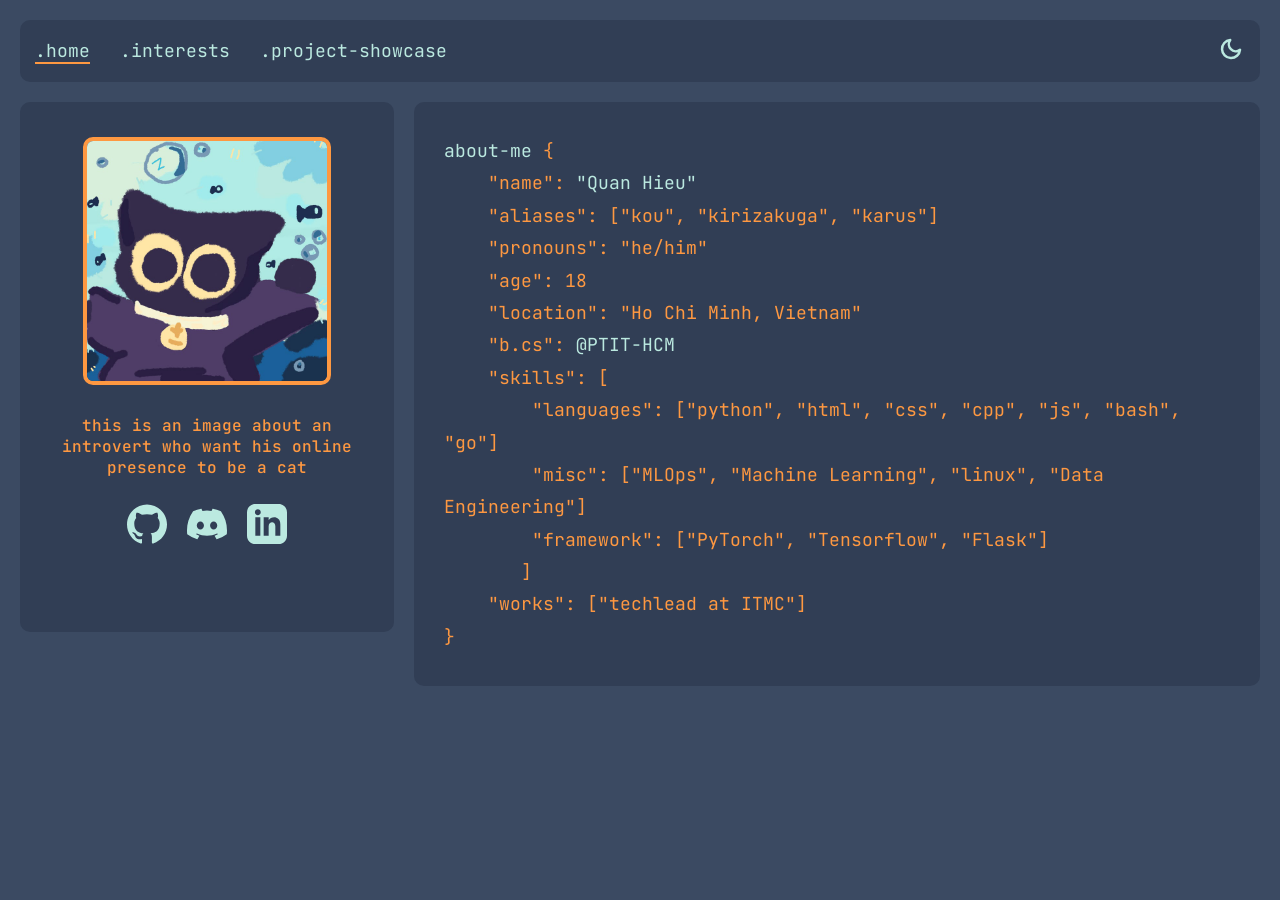
==== commit 36c9ea25: "adding on construct landing page" ====
--- a/index.html
+++ b/index.html
@@ -21,10 +21,13 @@
     <div class="container">
         <div id="top-box">
             <div id="nav-links">
-                <a href="about/" style="text-decoration: none">
+                <a href="./">
+                    <span class="text-highlight nav-active">.home</span>
+                </a>
+                <a href="about/">
                     <span class="text-highlight">.interests</span>
                 </a>
-                <a href="project/" style="text-decoration: none">
+                <a href="project/">
                     <span class="text-highlight">.project-showcase</span>
                 </a>
             </div>
--- a/style.css
+++ b/style.css
@@ -58,6 +58,12 @@
     gap: 20px;
 }
 
+.terminal-row {
+    justify-content: center;
+    width: 100%;
+    margin-top: 10px;
+}
+
 
 /* individual grid components/cards */
 
@@ -238,6 +244,14 @@
     justify-content: center;
 }
 
+#nav-links a {
+    text-decoration: none;
+}
+
+.nav-active {
+    border-bottom: 2px solid var(--accent-color);
+}
+
 .nav-links {
     display: flex;
     justify-content: right;
@@ -365,4 +379,137 @@
     to {
         clip-path: circle(var(--clip-r, 100%) at var(--clip-x, 50%) var(--clip-y, 50%));
     }
+}
+
+/* Terminal component */
+.terminal-container {
+    background-color: var(--box-color);
+    border-radius: 10px;
+    width: 100%;
+    max-width: 800px;
+    box-sizing: border-box;
+    display: flex;
+    flex-direction: column;
+    overflow: hidden;
+    box-shadow: 0 10px 30px rgba(0, 0, 0, 0.15);
+    border: 1px solid rgba(255, 255, 255, 0.05);
+    transition: background-color 0.3s ease, border-color 0.3s ease, box-shadow 0.3s ease;
+}
+
+body.dark-mode .terminal-container {
+    border-color: rgba(0, 0, 0, 0.08);
+    box-shadow: 0 10px 30px rgba(0, 0, 0, 0.05);
+}
+
+.terminal-header {
+    background-color: rgba(0, 0, 0, 0.15);
+    padding: 12px 18px;
+    display: flex;
+    align-items: center;
+    gap: 8px;
+    border-bottom: 1px solid rgba(0, 0, 0, 0.1);
+}
+
+body.dark-mode .terminal-header {
+    background-color: rgba(0, 0, 0, 0.05);
+    border-bottom: 1px solid rgba(0, 0, 0, 0.03);
+}
+
+.terminal-dot {
+    width: 10px;
+    height: 10px;
+    border-radius: 50%;
+    display: inline-block;
+}
+
+.red-dot { background-color: #ff5f56; }
+.yellow-dot { background-color: #ffbd2e; }
+.green-dot { background-color: #27c93f; }
+
+.terminal-title {
+    color: var(--accent-color);
+    font-family: 'JetBrains Mono', monospace;
+    font-size: 13px;
+    margin-left: 10px;
+    opacity: 0.8;
+    transition: color 0.3s ease;
+}
+
+.terminal-body {
+    padding: 24px;
+    font-family: 'JetBrains Mono', monospace;
+    font-size: 16px;
+    line-height: 1.6;
+}
+
+.terminal-line {
+    color: var(--accent-color);
+    margin: 6px 0;
+    transition: color 0.3s ease;
+}
+
+.terminal-prompt {
+    color: var(--action-color);
+    opacity: 0.8;
+    margin-right: 8px;
+    transition: color 0.3s ease;
+}
+
+.terminal-error {
+    color: #ff5f56;
+    margin: 6px 0 16px 0;
+    font-weight: 600;
+}
+
+.terminal-json {
+    color: var(--accent-color);
+    background-color: rgba(0, 0, 0, 0.12);
+    padding: 18px;
+    border-radius: 6px;
+    margin: 16px 0;
+    white-space: pre;
+    overflow-x: auto;
+    border-left: 3px solid var(--accent-color);
+    transition: color 0.3s ease, background-color 0.3s ease, border-left-color 0.3s ease;
+}
+
+body.dark-mode .terminal-json {
+    background-color: rgba(0, 0, 0, 0.04);
+}
+
+.json-key {
+    color: var(--accent-color);
+    font-weight: 600;
+    transition: color 0.3s ease;
+}
+
+.json-string {
+    color: var(--action-color);
+    transition: color 0.3s ease;
+}
+
+.json-boolean {
+    color: #ffbd2e;
+}
+
+.terminal-cursor {
+    display: inline-block;
+    width: 8px;
+    height: 16px;
+    background-color: var(--action-color);
+    vertical-align: middle;
+    margin-left: 2px;
+    animation: blink 1s step-end infinite;
+    transition: background-color 0.3s ease;
+}
+
+@keyframes blink {
+    50% { opacity: 0; }
+}
+
+@media screen and (max-width: 768px) {
+    .terminal-body {
+        padding: 16px;
+        font-size: 14px;
+    }
 }
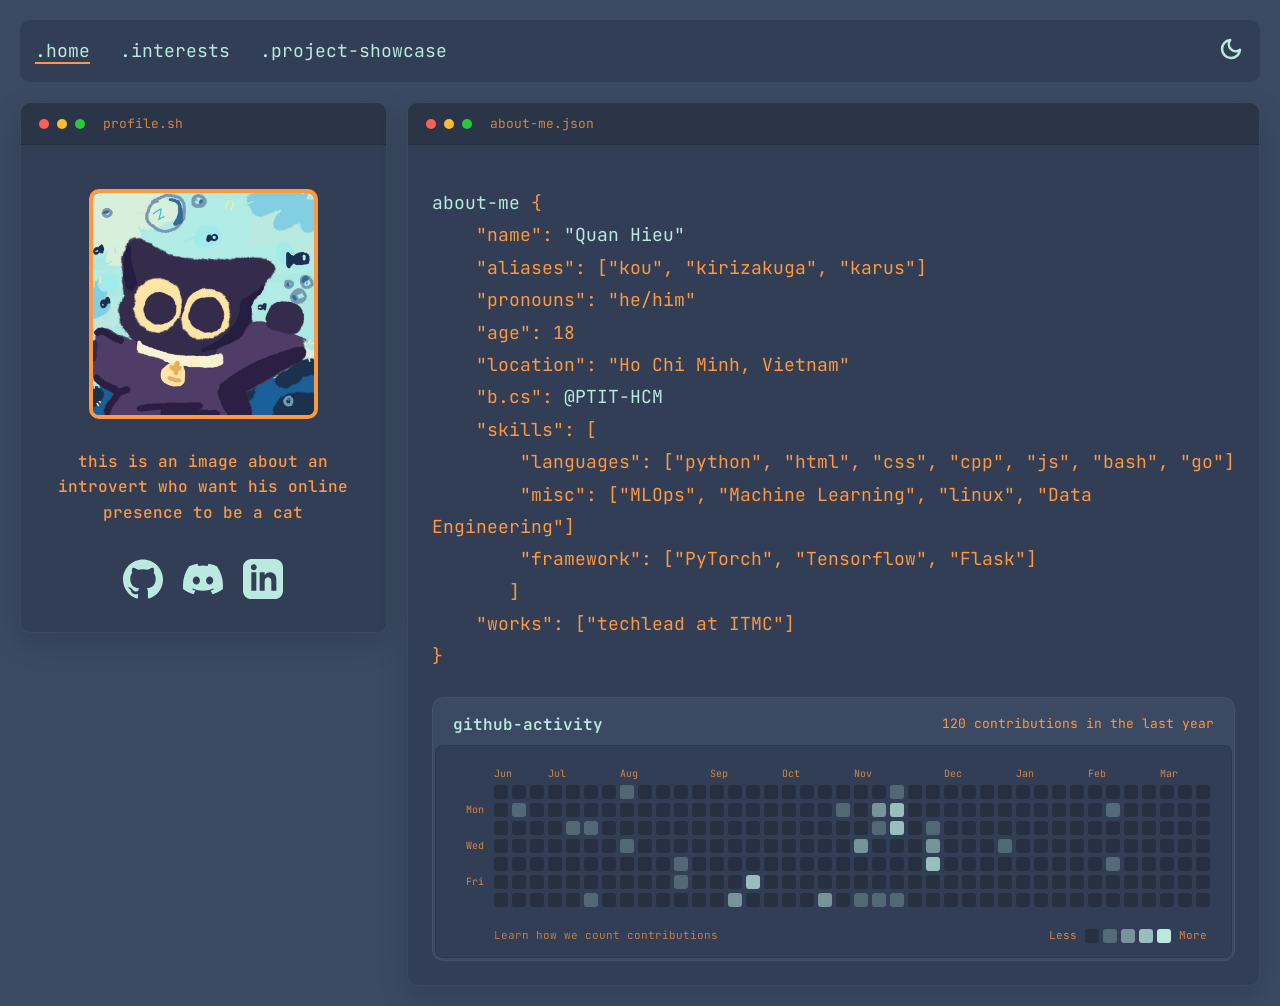
==== commit e2fb890b: "add github heatmap" ====
--- a/index.html
+++ b/index.html
@@ -34,81 +34,163 @@
             <div id="LD-mode">
                 <a id="theme-toggle" aria-label="Toggle Theme">
                     <svg class="theme-icon sun-icon" viewBox="0 0 512 512" fill="currentColor">
-                        <path d="M0 0 C1.17731689 0.00491455 2.35463379 0.0098291 3.56762695 0.01489258 C12.9382388 0.14015955 21.67135975 1.02197483 30.75 3.3125 C31.39372559 3.47347168 32.03745117 3.63444336 32.70068359 3.80029297 C66.50518451 12.53459067 95.41541139 35.00654309 113.13598633 64.90283203 C124.46282822 84.4915227 130.17567302 105.91969591 130.0625 128.5625 C130.05758545 129.73981689 130.0526709 130.91713379 130.04760742 132.13012695 C129.92234045 141.5007388 129.04052517 150.23385975 126.75 159.3125 C126.58902832 159.95622559 126.42805664 160.59995117 126.26220703 161.26318359 C117.52790933 195.06768451 95.05595691 223.97791139 65.15966797 241.69848633 C45.5709773 253.02532822 24.14280409 258.73817302 1.5 258.625 C0.32268311 258.62008545 -0.85463379 258.6151709 -2.06762695 258.61010742 C-11.4382388 258.48484045 -20.17135975 257.60302517 -29.25 255.3125 C-29.89372559 255.15152832 -30.53745117 254.99055664 -31.20068359 254.82470703 C-63.26584669 246.53981381 -91.97798344 225.59835068 -109.25 197.3125 C-126.6183024 167.70669063 -133.684497 133.05048798 -125.25 99.3125 C-125.08902832 98.66732422 -124.92805664 98.02214844 -124.76220703 97.35742188 C-116.02631735 63.55515134 -93.55430055 34.64610682 -63.65966797 16.92651367 C-44.0709773 5.59967178 -22.64280409 -0.11317302 0 0 Z" fill="currentColor" transform="translate(255.25,126.6875)"/>
-                        <path d="M0 0 C5.21166721 2.90218331 7.86441215 6.71229937 9.75 12.3125 C10.01069641 15.18919373 10.01069641 15.18919373 10.0246582 18.38452148 C10.03895622 20.18680458 10.03895622 20.18680458 10.05354309 22.02549744 C10.05263168 23.31516922 10.05172028 24.604841 10.05078125 25.93359375 C10.05467207 27.2797102 10.05900754 28.62582543 10.06376648 29.97193909 C10.07121321 32.78870632 10.07094867 35.60534817 10.06567383 38.42211914 C10.05988046 42.02112455 10.07681386 45.6196151 10.1000185 49.21853542 C10.11479266 51.99732941 10.11562259 54.77600043 10.11250877 57.55482674 C10.11326769 59.52342624 10.12710976 61.49200674 10.14118958 63.46055603 C10.13496078 64.66523026 10.12873199 65.86990448 10.12231445 67.11108398 C10.12294388 68.16633774 10.1235733 69.22159149 10.1242218 70.30882263 C9.47404127 75.52747244 7.26218715 79.35996991 3.1875 82.625 C2.28837891 83.36169922 2.28837891 83.36169922 1.37109375 84.11328125 C-3.2199931 87.50957923 -8.77424074 86.82203985 -14.25 86.3125 C-19.15713015 83.99276575 -22.0611048 80.59473069 -25.25 76.3125 C-26.30823299 73.13780102 -26.39580866 70.83548158 -26.42700195 67.49926758 C-26.43983719 66.30404984 -26.45267242 65.10883209 -26.46589661 63.87739563 C-26.47328354 62.58367538 -26.48067047 61.28995514 -26.48828125 59.95703125 C-26.48828125 59.95703125 -26.48828125 59.95703125 -26.48828125 59.95703125 C-26.49235678 59.29678137 -26.4964323 58.63653149 -26.50063133 57.95627403 C-26.52147721 54.45872691 -26.53578294 50.96121881 -26.54516602 47.46362305 C-26.55620258 43.86691826 -26.59057364 40.2708369 -26.63033772 36.67435169 C-26.65660269 33.89549178 -26.66486671 31.11677789 -26.66844749 28.33780479 C-26.67563307 26.37255892 -26.70203273 24.40741326 -26.72883606 22.44233704 C-26.70976684 14.54902665 -26.24209809 8.35610903 -20.43359375 2.47265625 C-19.85738281 2.11042969 -19.28117188 1.74820312 -18.6875 1.375 C-17.81931641 0.80458984 -17.81931641 0.80458984 -16.93359375 0.22265625 C-11.3849001 -2.77698556 -5.58878378 -2.59068856 0 0 Z" fill="currentColor" transform="translate(264.25,425.6875)"/>
-                        <path d="M0 0 C1.8022831 -0.01429802 1.8022831 -0.01429802 3.64097595 -0.02888489 C4.93064774 -0.02797348 6.22031952 -0.02706207 7.54907227 -0.02612305 C8.89518871 -0.03001387 10.24130394 -0.03434934 11.5874176 -0.03910828 C14.40418483 -0.04655501 17.22082669 -0.04629047 20.03759766 -0.04101562 C23.63660306 -0.03522225 27.23509361 -0.05215566 30.83401394 -0.0753603 C33.61280792 -0.09013446 36.39147895 -0.09096439 39.17030525 -0.08785057 C41.13890475 -0.08860949 43.10748525 -0.10245156 45.07603455 -0.11653137 C46.28070877 -0.11030258 47.485383 -0.10407379 48.7265625 -0.09765625 C50.30944313 -0.09860039 50.30944313 -0.09860039 51.92430115 -0.0995636 C57.14295096 0.55061693 60.97544842 2.76247105 64.24047852 6.8371582 C64.97717773 7.7362793 64.97717773 7.7362793 65.72875977 8.65356445 C69.12505775 13.2446513 68.43751837 18.79889894 67.92797852 24.2746582 C65.60824426 29.18178836 62.21020921 32.08576301 57.92797852 35.2746582 C54.75327953 36.3328912 52.4509601 36.42046687 49.11474609 36.45166016 C47.91952835 36.46595818 47.312463 36.46595818 45.47377014 36.48054504 C44.18409836 36.47963364 42.89442657 36.47872223 41.56567383 36.4777832 C40.21955738 36.48167403 38.87344215 36.48600949 37.52732849 36.49076843 C34.71056126 36.49821516 31.89391941 36.49795063 29.07714844 36.49267578 C25.48239677 36.58086078 21.88631542 36.61523184 18.28983021 36.65499592 C15.51097029 36.68126089 12.7322564 36.68952491 9.95328331 36.6931057 C7.98803743 36.70029127 6.02289178 36.72669094 4.05781555 36.75349426 C-3.83549484 36.73442505 -10.02841246 36.26675629 -15.91186523 30.45825195 C-16.45520508 29.59393555 -16.45520508 29.59393555 -17.00952148 28.7121582 C-17.38979492 28.13336914 -17.77006836 27.55458008 -18.16186523 26.95825195 C-20.3683194 22.87678523 -20.65294498 18.80102042 -20.07202148 14.2746582 C-18.31380204 8.99044433 -15.83770712 5.29680032 -11.07202148 2.2746582 C-7.25198999 0.45832543 -4.2162254 0.01842254 0 0 Z" fill="currentColor" transform="translate(444.072021484375,237.725341796875)"/>
-                        <path d="M0 0 C1.19521774 -0.01283524 2.39043549 -0.02567047 3.62187195 -0.03889465 C4.91559219 -0.04628159 6.20931244 -0.05366852 7.54223633 -0.0612793 C8.53261115 -0.06739259 8.53261115 -0.06739259 9.54299355 -0.07362938 C13.04054066 -0.09447526 16.53804877 -0.10878099 20.03564453 -0.11816406 C23.63234932 -0.12920063 27.22843068 -0.16357168 30.82491589 -0.20333576 C33.6037758 -0.22960074 36.38248969 -0.23786476 39.16146278 -0.24144554 C41.12670866 -0.24863111 43.09185432 -0.27503078 45.05693054 -0.30183411 C52.95024093 -0.28276489 59.14315855 0.18490387 65.02661133 5.9934082 C65.56995117 6.85772461 65.56995117 6.85772461 66.12426758 7.73950195 C66.50454102 8.31829102 66.88481445 8.89708008 67.27661133 9.4934082 C69.48306549 13.57487492 69.76769107 17.65063974 69.18676758 22.17700195 C67.42854813 27.46121583 64.95245322 31.15485984 60.18676758 34.17700195 C56.36673608 35.99333473 53.33097149 36.43323761 49.11474609 36.45166016 C47.312463 36.46595818 47.312463 36.46595818 45.47377014 36.48054504 C44.18409836 36.47963364 42.89442657 36.47872223 41.56567383 36.4777832 C40.21955738 36.48167403 38.87344215 36.48600949 37.52732849 36.49076843 C34.71056126 36.49821516 31.89391941 36.49795063 29.07714844 36.49267578 C25.47814303 36.48688241 21.87965248 36.50381581 18.28073215 36.52702045 C15.50193817 36.54179461 12.72326715 36.54262454 9.94444084 36.53951073 C7.97584134 36.54026965 6.00726084 36.55411171 4.03871155 36.56819153 C2.83403732 36.56196274 1.6293631 36.55573395 0.38818359 36.54931641 C-1.19469704 36.55026054 -1.19469704 36.55026054 -2.80955505 36.55122375 C-8.02820487 35.90104323 -11.86070233 33.6891891 -15.12573242 29.61450195 C-15.61686523 29.01508789 -16.61401367 28.41567383 -16.61401367 27.7980957 C-20.01031166 23.20700885 -19.32277227 17.65276122 -18.81323242 12.17700195 C-16.49349817 7.2698718 -13.09546311 4.36589715 -8.81323242 1.17700195 C-5.63853344 0.11876896 -3.336214 0.03119329 0 0 Z" fill="currentColor" transform="translate(18.813232421875,237.822998046875)"/>
-                        <path d="M0 0 C4.90713015 2.31973425 7.8111048 5.71776931 11 10 C12.05823299 13.17469898 12.14580866 15.47701842 12.17700195 18.81323242 C12.19625481 20.60605904 12.19625481 20.60605904 12.21589661 22.43510437 C12.22328354 23.72882462 12.23067047 25.02254486 12.23828125 26.35546875 C12.24235678 27.01571863 12.2464323 27.67596851 12.25063133 28.35622597 C12.27147721 31.85377309 12.28578294 35.35128119 12.29516602 38.84887695 C12.30620258 42.44558174 12.34057364 46.0416631 12.38033772 49.63814831 C12.40660269 52.41700822 12.41486671 55.19572211 12.41844749 57.97469521 C12.42563307 59.93994108 12.45203273 61.90508674 12.47883606 63.87016296 C12.45976684 71.76347335 11.99209809 77.95639097 6.18359375 83.83984375 C5.31927734 84.38318359 5.31927734 84.38318359 4.4375 84.9375 C3.85871094 85.31777344 3.27992188 85.69804688 2.68359375 86.08984375 C-1.39787297 88.29629792 -5.47363779 88.58092349 -10 88 C-15.28421388 86.24178055 -18.97785789 83.76568564 -22 79 C-23.81633278 75.1799685 -24.25623566 72.14420391 -24.2746582 67.92797852 C-24.28419022 66.72645645 -24.29372223 65.52493439 -24.30354309 64.28700256 C-24.30263168 62.99733078 -24.30172028 61.707659 -24.30078125 60.37890625 C-24.30467207 59.0327898 -24.30900754 57.68667457 -24.31376648 56.34056091 C-24.32121321 53.52379368 -24.32094867 50.70715183 -24.31567383 47.89038086 C-24.30988046 44.29137545 -24.32681386 40.6928849 -24.3500185 37.09396458 C-24.36479266 34.31517059 -24.36562259 31.53649957 -24.36250877 28.75767326 C-24.36326769 26.78907376 -24.37710976 24.82049326 -24.39118958 22.85194397 C-24.38496078 21.64726974 -24.37873199 20.44259552 -24.37231445 19.20141602 C-24.37294388 18.14616226 -24.3735733 17.09090851 -24.3742218 16.00367737 C-23.72404127 10.78502756 -21.51218715 6.95253009 -17.4375 3.6875 C-16.83808594 3.19636719 -16.23867187 2.70523437 -15.62109375 2.19921875 C-11.0300069 -1.19707923 -5.47575926 -0.50953985 0 0 Z " fill="currentColor" transform="translate(262,0)"/>
-                        <path d="M0 0 C0.90105469 -0.04898437 1.80210937 -0.09796875 2.73046875 -0.1484375 C11.05267403 1.26496618 17.10056254 8.22027452 22.80078125 13.96484375 C24.03830391 15.19806114 24.03830391 15.19806114 25.30082703 16.45619202 C27.03309661 18.18643002 28.76162328 19.92042266 30.48657227 21.65795898 C33.12383186 24.31132473 35.7767693 26.94825345 38.43164062 29.58398438 C40.11815057 31.27247611 41.80373001 32.96189788 43.48828125 34.65234375 C44.27890457 35.43689438 45.06952789 36.22144501 45.8841095 37.0297699 C50.37368891 41.57713247 54.26972617 45.58622584 55.2109375 52.15625 C55.15766877 58.33542325 54.98880976 63.1900118 50.3828125 67.80859375 C46.24652938 71.44070306 43.02518932 72.55196767 37.625 72.75 C36.72394531 72.79898438 35.82289063 72.84796875 34.89453125 72.8984375 C26.57232597 71.48503382 20.52443746 64.52972548 14.82421875 58.78515625 C13.99920364 57.96301132 13.17418854 57.14086639 12.32417297 56.29380798 C10.59190339 54.56356998 8.86337672 52.82957734 7.13842773 51.09204102 C4.50116814 48.43867527 1.8482307 45.80174655 -0.80664062 43.16601562 C-2.49315057 41.47752389 -4.17873001 39.78810212 -5.86328125 38.09765625 C-6.65390457 37.31310562 -7.44452789 36.52855499 -8.2591095 35.7202301 C-12.74868891 31.17286753 -16.64472617 27.16377416 -17.5859375 20.59375 C-17.53266877 14.41457675 -17.36380976 9.5599882 -12.7578125 4.94140625 C-8.62152938 1.30929694 -5.40018932 0.19803233 0 0 Z" fill="currentColor" transform="translate(387.1875,369.625)"/>
-                        <path d="M0 0 C4.39501144 3.96622984 7.31752403 7.42715906 8.5625 13.3125 C8.70077164 21.85461474 5.28903578 26.64336666 -0.48413086 32.63378906 C-2.11793766 34.28745012 -3.75768639 35.93525504 -5.40234375 37.578125 C-6.27266739 38.45273376 -7.14299103 39.32734253 -8.03968811 40.22845459 C-9.87539174 42.06988583 -11.71370106 43.90872272 -13.55444336 45.74511719 C-16.37045642 48.55796153 -19.17286441 51.38388962 -21.97460938 54.2109375 C-23.76220991 56.00081026 -25.55059495 57.78989993 -27.33984375 59.578125 C-28.17644028 60.42393127 -29.0130368 61.26973755 -29.87498474 62.14117432 C-30.6625264 62.92248718 -31.45006805 63.70380005 -32.26147461 64.50878906 C-32.94890244 65.19684631 -33.63633026 65.88490356 -34.34458923 66.59381104 C-39.02392396 70.43645979 -43.78799363 70.81786268 -49.6484375 70.68359375 C-54.9142787 69.98295662 -58.59146753 67.71809471 -61.81640625 63.515625 C-64.56375831 58.72929737 -65.47523278 53.75358538 -64.4375 48.3125 C-62.57276477 44.11174795 -60.55847342 41.05595769 -57.32080078 37.80761719 C-56.49629425 36.97365417 -55.67178772 36.13969116 -54.82229614 35.28045654 C-53.93476654 34.39899963 -53.04723694 33.51754272 -52.1328125 32.609375 C-51.21668182 31.69037415 -50.30055115 30.77137329 -49.35665894 29.82452393 C-47.4231088 27.88656697 -45.48427811 25.95409915 -43.54150391 24.02539062 C-41.05760157 21.55860319 -38.58744488 19.07855729 -36.1210804 16.59424973 C-33.75727278 14.21697114 -31.38207397 11.85121356 -29.0078125 9.484375 C-28.12433136 8.59482117 -27.24085022 7.70526733 -26.33059692 6.78875732 C-25.49978607 5.96740295 -24.66897522 5.14604858 -23.81298828 4.29980469 C-23.08701447 3.57621765 -22.36104065 2.85263062 -21.61306763 2.1071167 C-15.51316133 -2.92467067 -6.97713161 -3.42513733 0 0 Z" fill="currentColor" transform="translate(133.4375,371.6875)"/>
-                        <path d="M0 0 C4.39561435 2.4447518 7.06119522 5.34909665 9.02734375 9.98046875 C10.91056269 16.58950124 9.9300253 21.2056618 6.6484375 27.16015625 C4.72683716 29.46270752 4.72683716 29.46270752 2.53173828 31.66503906 C1.70723175 32.49900208 0.88272522 33.33296509 0.03323364 34.19219971 C-0.85429596 35.07365662 -1.74182556 35.95511353 -2.65625 36.86328125 C-3.57238068 37.7822821 -4.48851135 38.70128296 -5.43240356 39.64813232 C-7.3659537 41.58608928 -9.30478439 43.5185571 -11.24755859 45.44726562 C-13.73146093 47.91405306 -16.20161762 50.39409896 -18.6679821 52.87840652 C-21.03178972 55.25568511 -23.40698853 57.62144269 -25.78125 59.98828125 C-27.10647171 61.322612 -27.10647171 61.322612 -28.45846558 62.68389893 C-29.28927643 63.5052533 -30.12008728 64.32660767 -30.97607422 65.17285156 C-31.70204803 65.8964386 -32.42802185 66.62002563 -33.17599487 67.36553955 C-37.96639747 71.31712276 -42.69510368 71.59753445 -48.6953125 71.4765625 C-53.66935408 70.88406637 -56.27908535 68.29221547 -59.6015625 64.78515625 C-63.04479295 59.62031058 -63.57737452 55.5331209 -63.03125 49.50390625 C-60.9290011 42.2547721 -54.5508792 37.05307932 -49.38671875 31.89453125 C-48.51639511 31.01992249 -47.64607147 30.14531372 -46.74937439 29.24420166 C-44.91367076 27.40277042 -43.07536144 25.56393353 -41.23461914 23.72753906 C-38.41860608 20.91469472 -35.61619809 18.08876663 -32.81445312 15.26171875 C-31.02685259 13.47184599 -29.23846755 11.68275632 -27.44921875 9.89453125 C-26.61262222 9.04872498 -25.7760257 8.2029187 -24.91407776 7.33148193 C-23.73276527 6.15951263 -23.73276527 6.15951263 -22.52758789 4.96386719 C-21.84016006 4.27580994 -21.15273224 3.58775269 -20.44447327 2.87884521 C-14.75584904 -1.79262757 -6.84330999 -2.44403928 0 0 Z" fill="currentColor" transform="translate(433.3515625,70.83984375)"/>
-                        <path d="M0 0 C4.99221255 2.96511704 8.77934504 6.92239699 12.87036133 11.01245117 C13.76479446 11.89927078 14.6592276 12.78609039 15.58076477 13.69978333 C17.46651633 15.57474758 19.34868224 17.45266746 21.22607422 19.3359375 C23.61992322 21.73567868 26.03150517 24.11667276 28.4484129 26.49315929 C30.76722335 28.7797423 33.06766899 31.08465479 35.37036133 33.38745117 C36.2328801 34.23357468 37.09539886 35.07969818 37.98405457 35.95146179 C43.27984285 41.30875278 46.97875658 45.80378429 47.63598633 53.57104492 C46.78494502 59.9718345 44.74251114 63.93708884 39.85864258 68.34448242 C36.27023961 70.8287614 33.38095367 71.23220869 29.10864258 71.34448242 C28.18438477 71.38186523 27.26012695 71.41924805 26.30786133 71.45776367 C18.67004731 70.33121194 13.12008455 63.03720147 7.93676758 57.84838867 C7.03996277 56.95586899 6.14315796 56.0633493 5.21917725 55.14378357 C3.33061443 53.26094935 1.44432015 51.37612168 -0.4387207 49.48779297 C-2.84667803 47.07402449 -5.26585199 44.67185471 -7.68825912 42.27259922 C-10.00768748 39.97146918 -12.31608305 37.6593274 -14.62573242 35.34838867 C-15.49341248 34.48991837 -16.36109253 33.63144806 -17.25506592 32.7469635 C-18.05639954 31.93940109 -18.85773315 31.13183868 -19.68334961 30.29980469 C-20.38917175 29.59461197 -21.0949939 28.88941925 -21.82220459 28.16285706 C-25.32497443 23.91388806 -26.04387035 19.72491413 -25.88354492 14.37182617 C-25.25022493 9.50825342 -23.44320615 5.83930401 -19.91870117 2.42260742 C-13.96813086 -1.92729613 -6.88120635 -2.58297673 0 0 Z" fill="currentColor" transform="translate(94.578857421875,70.968017578125)"/>
+                        <path
+                            d="M0 0 C1.17731689 0.00491455 2.35463379 0.0098291 3.56762695 0.01489258 C12.9382388 0.14015955 21.67135975 1.02197483 30.75 3.3125 C31.39372559 3.47347168 32.03745117 3.63444336 32.70068359 3.80029297 C66.50518451 12.53459067 95.41541139 35.00654309 113.13598633 64.90283203 C124.46282822 84.4915227 130.17567302 105.91969591 130.0625 128.5625 C130.05758545 129.73981689 130.0526709 130.91713379 130.04760742 132.13012695 C129.92234045 141.5007388 129.04052517 150.23385975 126.75 159.3125 C126.58902832 159.95622559 126.42805664 160.59995117 126.26220703 161.26318359 C117.52790933 195.06768451 95.05595691 223.97791139 65.15966797 241.69848633 C45.5709773 253.02532822 24.14280409 258.73817302 1.5 258.625 C0.32268311 258.62008545 -0.85463379 258.6151709 -2.06762695 258.61010742 C-11.4382388 258.48484045 -20.17135975 257.60302517 -29.25 255.3125 C-29.89372559 255.15152832 -30.53745117 254.99055664 -31.20068359 254.82470703 C-63.26584669 246.53981381 -91.97798344 225.59835068 -109.25 197.3125 C-126.6183024 167.70669063 -133.684497 133.05048798 -125.25 99.3125 C-125.08902832 98.66732422 -124.92805664 98.02214844 -124.76220703 97.35742188 C-116.02631735 63.55515134 -93.55430055 34.64610682 -63.65966797 16.92651367 C-44.0709773 5.59967178 -22.64280409 -0.11317302 0 0 Z"
+                            fill="currentColor" transform="translate(255.25,126.6875)" />
+                        <path
+                            d="M0 0 C5.21166721 2.90218331 7.86441215 6.71229937 9.75 12.3125 C10.01069641 15.18919373 10.01069641 15.18919373 10.0246582 18.38452148 C10.03895622 20.18680458 10.03895622 20.18680458 10.05354309 22.02549744 C10.05263168 23.31516922 10.05172028 24.604841 10.05078125 25.93359375 C10.05467207 27.2797102 10.05900754 28.62582543 10.06376648 29.97193909 C10.07121321 32.78870632 10.07094867 35.60534817 10.06567383 38.42211914 C10.05988046 42.02112455 10.07681386 45.6196151 10.1000185 49.21853542 C10.11479266 51.99732941 10.11562259 54.77600043 10.11250877 57.55482674 C10.11326769 59.52342624 10.12710976 61.49200674 10.14118958 63.46055603 C10.13496078 64.66523026 10.12873199 65.86990448 10.12231445 67.11108398 C10.12294388 68.16633774 10.1235733 69.22159149 10.1242218 70.30882263 C9.47404127 75.52747244 7.26218715 79.35996991 3.1875 82.625 C2.28837891 83.36169922 2.28837891 83.36169922 1.37109375 84.11328125 C-3.2199931 87.50957923 -8.77424074 86.82203985 -14.25 86.3125 C-19.15713015 83.99276575 -22.0611048 80.59473069 -25.25 76.3125 C-26.30823299 73.13780102 -26.39580866 70.83548158 -26.42700195 67.49926758 C-26.43983719 66.30404984 -26.45267242 65.10883209 -26.46589661 63.87739563 C-26.47328354 62.58367538 -26.48067047 61.28995514 -26.48828125 59.95703125 C-26.48828125 59.95703125 -26.48828125 59.95703125 -26.48828125 59.95703125 C-26.49235678 59.29678137 -26.4964323 58.63653149 -26.50063133 57.95627403 C-26.52147721 54.45872691 -26.53578294 50.96121881 -26.54516602 47.46362305 C-26.55620258 43.86691826 -26.59057364 40.2708369 -26.63033772 36.67435169 C-26.65660269 33.89549178 -26.66486671 31.11677789 -26.66844749 28.33780479 C-26.67563307 26.37255892 -26.70203273 24.40741326 -26.72883606 22.44233704 C-26.70976684 14.54902665 -26.24209809 8.35610903 -20.43359375 2.47265625 C-19.85738281 2.11042969 -19.28117188 1.74820312 -18.6875 1.375 C-17.81931641 0.80458984 -17.81931641 0.80458984 -16.93359375 0.22265625 C-11.3849001 -2.77698556 -5.58878378 -2.59068856 0 0 Z"
+                            fill="currentColor" transform="translate(264.25,425.6875)" />
+                        <path
+                            d="M0 0 C1.8022831 -0.01429802 1.8022831 -0.01429802 3.64097595 -0.02888489 C4.93064774 -0.02797348 6.22031952 -0.02706207 7.54907227 -0.02612305 C8.89518871 -0.03001387 10.24130394 -0.03434934 11.5874176 -0.03910828 C14.40418483 -0.04655501 17.22082669 -0.04629047 20.03759766 -0.04101562 C23.63660306 -0.03522225 27.23509361 -0.05215566 30.83401394 -0.0753603 C33.61280792 -0.09013446 36.39147895 -0.09096439 39.17030525 -0.08785057 C41.13890475 -0.08860949 43.10748525 -0.10245156 45.07603455 -0.11653137 C46.28070877 -0.11030258 47.485383 -0.10407379 48.7265625 -0.09765625 C50.30944313 -0.09860039 50.30944313 -0.09860039 51.92430115 -0.0995636 C57.14295096 0.55061693 60.97544842 2.76247105 64.24047852 6.8371582 C64.97717773 7.7362793 64.97717773 7.7362793 65.72875977 8.65356445 C69.12505775 13.2446513 68.43751837 18.79889894 67.92797852 24.2746582 C65.60824426 29.18178836 62.21020921 32.08576301 57.92797852 35.2746582 C54.75327953 36.3328912 52.4509601 36.42046687 49.11474609 36.45166016 C47.91952835 36.46595818 47.312463 36.46595818 45.47377014 36.48054504 C44.18409836 36.47963364 42.89442657 36.47872223 41.56567383 36.4777832 C40.21955738 36.48167403 38.87344215 36.48600949 37.52732849 36.49076843 C34.71056126 36.49821516 31.89391941 36.49795063 29.07714844 36.49267578 C25.48239677 36.58086078 21.88631542 36.61523184 18.28983021 36.65499592 C15.51097029 36.68126089 12.7322564 36.68952491 9.95328331 36.6931057 C7.98803743 36.70029127 6.02289178 36.72669094 4.05781555 36.75349426 C-3.83549484 36.73442505 -10.02841246 36.26675629 -15.91186523 30.45825195 C-16.45520508 29.59393555 -16.45520508 29.59393555 -17.00952148 28.7121582 C-17.38979492 28.13336914 -17.77006836 27.55458008 -18.16186523 26.95825195 C-20.3683194 22.87678523 -20.65294498 18.80102042 -20.07202148 14.2746582 C-18.31380204 8.99044433 -15.83770712 5.29680032 -11.07202148 2.2746582 C-7.25198999 0.45832543 -4.2162254 0.01842254 0 0 Z"
+                            fill="currentColor" transform="translate(444.072021484375,237.725341796875)" />
+                        <path
+                            d="M0 0 C1.19521774 -0.01283524 2.39043549 -0.02567047 3.62187195 -0.03889465 C4.91559219 -0.04628159 6.20931244 -0.05366852 7.54223633 -0.0612793 C8.53261115 -0.06739259 8.53261115 -0.06739259 9.54299355 -0.07362938 C13.04054066 -0.09447526 16.53804877 -0.10878099 20.03564453 -0.11816406 C23.63234932 -0.12920063 27.22843068 -0.16357168 30.82491589 -0.20333576 C33.6037758 -0.22960074 36.38248969 -0.23786476 39.16146278 -0.24144554 C41.12670866 -0.24863111 43.09185432 -0.27503078 45.05693054 -0.30183411 C52.95024093 -0.28276489 59.14315855 0.18490387 65.02661133 5.9934082 C65.56995117 6.85772461 65.56995117 6.85772461 66.12426758 7.73950195 C66.50454102 8.31829102 66.88481445 8.89708008 67.27661133 9.4934082 C69.48306549 13.57487492 69.76769107 17.65063974 69.18676758 22.17700195 C67.42854813 27.46121583 64.95245322 31.15485984 60.18676758 34.17700195 C56.36673608 35.99333473 53.33097149 36.43323761 49.11474609 36.45166016 C47.312463 36.46595818 47.312463 36.46595818 45.47377014 36.48054504 C44.18409836 36.47963364 42.89442657 36.47872223 41.56567383 36.4777832 C40.21955738 36.48167403 38.87344215 36.48600949 37.52732849 36.49076843 C34.71056126 36.49821516 31.89391941 36.49795063 29.07714844 36.49267578 C25.47814303 36.48688241 21.87965248 36.50381581 18.28073215 36.52702045 C15.50193817 36.54179461 12.72326715 36.54262454 9.94444084 36.53951073 C7.97584134 36.54026965 6.00726084 36.55411171 4.03871155 36.56819153 C2.83403732 36.56196274 1.6293631 36.55573395 0.38818359 36.54931641 C-1.19469704 36.55026054 -1.19469704 36.55026054 -2.80955505 36.55122375 C-8.02820487 35.90104323 -11.86070233 33.6891891 -15.12573242 29.61450195 C-15.61686523 29.01508789 -16.61401367 28.41567383 -16.61401367 27.7980957 C-20.01031166 23.20700885 -19.32277227 17.65276122 -18.81323242 12.17700195 C-16.49349817 7.2698718 -13.09546311 4.36589715 -8.81323242 1.17700195 C-5.63853344 0.11876896 -3.336214 0.03119329 0 0 Z"
+                            fill="currentColor" transform="translate(18.813232421875,237.822998046875)" />
+                        <path
+                            d="M0 0 C4.90713015 2.31973425 7.8111048 5.71776931 11 10 C12.05823299 13.17469898 12.14580866 15.47701842 12.17700195 18.81323242 C12.19625481 20.60605904 12.19625481 20.60605904 12.21589661 22.43510437 C12.22328354 23.72882462 12.23067047 25.02254486 12.23828125 26.35546875 C12.24235678 27.01571863 12.2464323 27.67596851 12.25063133 28.35622597 C12.27147721 31.85377309 12.28578294 35.35128119 12.29516602 38.84887695 C12.30620258 42.44558174 12.34057364 46.0416631 12.38033772 49.63814831 C12.40660269 52.41700822 12.41486671 55.19572211 12.41844749 57.97469521 C12.42563307 59.93994108 12.45203273 61.90508674 12.47883606 63.87016296 C12.45976684 71.76347335 11.99209809 77.95639097 6.18359375 83.83984375 C5.31927734 84.38318359 5.31927734 84.38318359 4.4375 84.9375 C3.85871094 85.31777344 3.27992188 85.69804688 2.68359375 86.08984375 C-1.39787297 88.29629792 -5.47363779 88.58092349 -10 88 C-15.28421388 86.24178055 -18.97785789 83.76568564 -22 79 C-23.81633278 75.1799685 -24.25623566 72.14420391 -24.2746582 67.92797852 C-24.28419022 66.72645645 -24.29372223 65.52493439 -24.30354309 64.28700256 C-24.30263168 62.99733078 -24.30172028 61.707659 -24.30078125 60.37890625 C-24.30467207 59.0327898 -24.30900754 57.68667457 -24.31376648 56.34056091 C-24.32121321 53.52379368 -24.32094867 50.70715183 -24.31567383 47.89038086 C-24.30988046 44.29137545 -24.32681386 40.6928849 -24.3500185 37.09396458 C-24.36479266 34.31517059 -24.36562259 31.53649957 -24.36250877 28.75767326 C-24.36326769 26.78907376 -24.37710976 24.82049326 -24.39118958 22.85194397 C-24.38496078 21.64726974 -24.37873199 20.44259552 -24.37231445 19.20141602 C-24.37294388 18.14616226 -24.3735733 17.09090851 -24.3742218 16.00367737 C-23.72404127 10.78502756 -21.51218715 6.95253009 -17.4375 3.6875 C-16.83808594 3.19636719 -16.23867187 2.70523437 -15.62109375 2.19921875 C-11.0300069 -1.19707923 -5.47575926 -0.50953985 0 0 Z "
+                            fill="currentColor" transform="translate(262,0)" />
+                        <path
+                            d="M0 0 C0.90105469 -0.04898437 1.80210937 -0.09796875 2.73046875 -0.1484375 C11.05267403 1.26496618 17.10056254 8.22027452 22.80078125 13.96484375 C24.03830391 15.19806114 24.03830391 15.19806114 25.30082703 16.45619202 C27.03309661 18.18643002 28.76162328 19.92042266 30.48657227 21.65795898 C33.12383186 24.31132473 35.7767693 26.94825345 38.43164062 29.58398438 C40.11815057 31.27247611 41.80373001 32.96189788 43.48828125 34.65234375 C44.27890457 35.43689438 45.06952789 36.22144501 45.8841095 37.0297699 C50.37368891 41.57713247 54.26972617 45.58622584 55.2109375 52.15625 C55.15766877 58.33542325 54.98880976 63.1900118 50.3828125 67.80859375 C46.24652938 71.44070306 43.02518932 72.55196767 37.625 72.75 C36.72394531 72.79898438 35.82289063 72.84796875 34.89453125 72.8984375 C26.57232597 71.48503382 20.52443746 64.52972548 14.82421875 58.78515625 C13.99920364 57.96301132 13.17418854 57.14086639 12.32417297 56.29380798 C10.59190339 54.56356998 8.86337672 52.82957734 7.13842773 51.09204102 C4.50116814 48.43867527 1.8482307 45.80174655 -0.80664062 43.16601562 C-2.49315057 41.47752389 -4.17873001 39.78810212 -5.86328125 38.09765625 C-6.65390457 37.31310562 -7.44452789 36.52855499 -8.2591095 35.7202301 C-12.74868891 31.17286753 -16.64472617 27.16377416 -17.5859375 20.59375 C-17.53266877 14.41457675 -17.36380976 9.5599882 -12.7578125 4.94140625 C-8.62152938 1.30929694 -5.40018932 0.19803233 0 0 Z"
+                            fill="currentColor" transform="translate(387.1875,369.625)" />
+                        <path
+                            d="M0 0 C4.39501144 3.96622984 7.31752403 7.42715906 8.5625 13.3125 C8.70077164 21.85461474 5.28903578 26.64336666 -0.48413086 32.63378906 C-2.11793766 34.28745012 -3.75768639 35.93525504 -5.40234375 37.578125 C-6.27266739 38.45273376 -7.14299103 39.32734253 -8.03968811 40.22845459 C-9.87539174 42.06988583 -11.71370106 43.90872272 -13.55444336 45.74511719 C-16.37045642 48.55796153 -19.17286441 51.38388962 -21.97460938 54.2109375 C-23.76220991 56.00081026 -25.55059495 57.78989993 -27.33984375 59.578125 C-28.17644028 60.42393127 -29.0130368 61.26973755 -29.87498474 62.14117432 C-30.6625264 62.92248718 -31.45006805 63.70380005 -32.26147461 64.50878906 C-32.94890244 65.19684631 -33.63633026 65.88490356 -34.34458923 66.59381104 C-39.02392396 70.43645979 -43.78799363 70.81786268 -49.6484375 70.68359375 C-54.9142787 69.98295662 -58.59146753 67.71809471 -61.81640625 63.515625 C-64.56375831 58.72929737 -65.47523278 53.75358538 -64.4375 48.3125 C-62.57276477 44.11174795 -60.55847342 41.05595769 -57.32080078 37.80761719 C-56.49629425 36.97365417 -55.67178772 36.13969116 -54.82229614 35.28045654 C-53.93476654 34.39899963 -53.04723694 33.51754272 -52.1328125 32.609375 C-51.21668182 31.69037415 -50.30055115 30.77137329 -49.35665894 29.82452393 C-47.4231088 27.88656697 -45.48427811 25.95409915 -43.54150391 24.02539062 C-41.05760157 21.55860319 -38.58744488 19.07855729 -36.1210804 16.59424973 C-33.75727278 14.21697114 -31.38207397 11.85121356 -29.0078125 9.484375 C-28.12433136 8.59482117 -27.24085022 7.70526733 -26.33059692 6.78875732 C-25.49978607 5.96740295 -24.66897522 5.14604858 -23.81298828 4.29980469 C-23.08701447 3.57621765 -22.36104065 2.85263062 -21.61306763 2.1071167 C-15.51316133 -2.92467067 -6.97713161 -3.42513733 0 0 Z"
+                            fill="currentColor" transform="translate(133.4375,371.6875)" />
+                        <path
+                            d="M0 0 C4.39561435 2.4447518 7.06119522 5.34909665 9.02734375 9.98046875 C10.91056269 16.58950124 9.9300253 21.2056618 6.6484375 27.16015625 C4.72683716 29.46270752 4.72683716 29.46270752 2.53173828 31.66503906 C1.70723175 32.49900208 0.88272522 33.33296509 0.03323364 34.19219971 C-0.85429596 35.07365662 -1.74182556 35.95511353 -2.65625 36.86328125 C-3.57238068 37.7822821 -4.48851135 38.70128296 -5.43240356 39.64813232 C-7.3659537 41.58608928 -9.30478439 43.5185571 -11.24755859 45.44726562 C-13.73146093 47.91405306 -16.20161762 50.39409896 -18.6679821 52.87840652 C-21.03178972 55.25568511 -23.40698853 57.62144269 -25.78125 59.98828125 C-27.10647171 61.322612 -27.10647171 61.322612 -28.45846558 62.68389893 C-29.28927643 63.5052533 -30.12008728 64.32660767 -30.97607422 65.17285156 C-31.70204803 65.8964386 -32.42802185 66.62002563 -33.17599487 67.36553955 C-37.96639747 71.31712276 -42.69510368 71.59753445 -48.6953125 71.4765625 C-53.66935408 70.88406637 -56.27908535 68.29221547 -59.6015625 64.78515625 C-63.04479295 59.62031058 -63.57737452 55.5331209 -63.03125 49.50390625 C-60.9290011 42.2547721 -54.5508792 37.05307932 -49.38671875 31.89453125 C-48.51639511 31.01992249 -47.64607147 30.14531372 -46.74937439 29.24420166 C-44.91367076 27.40277042 -43.07536144 25.56393353 -41.23461914 23.72753906 C-38.41860608 20.91469472 -35.61619809 18.08876663 -32.81445312 15.26171875 C-31.02685259 13.47184599 -29.23846755 11.68275632 -27.44921875 9.89453125 C-26.61262222 9.04872498 -25.7760257 8.2029187 -24.91407776 7.33148193 C-23.73276527 6.15951263 -23.73276527 6.15951263 -22.52758789 4.96386719 C-21.84016006 4.27580994 -21.15273224 3.58775269 -20.44447327 2.87884521 C-14.75584904 -1.79262757 -6.84330999 -2.44403928 0 0 Z"
+                            fill="currentColor" transform="translate(433.3515625,70.83984375)" />
+                        <path
+                            d="M0 0 C4.99221255 2.96511704 8.77934504 6.92239699 12.87036133 11.01245117 C13.76479446 11.89927078 14.6592276 12.78609039 15.58076477 13.69978333 C17.46651633 15.57474758 19.34868224 17.45266746 21.22607422 19.3359375 C23.61992322 21.73567868 26.03150517 24.11667276 28.4484129 26.49315929 C30.76722335 28.7797423 33.06766899 31.08465479 35.37036133 33.38745117 C36.2328801 34.23357468 37.09539886 35.07969818 37.98405457 35.95146179 C43.27984285 41.30875278 46.97875658 45.80378429 47.63598633 53.57104492 C46.78494502 59.9718345 44.74251114 63.93708884 39.85864258 68.34448242 C36.27023961 70.8287614 33.38095367 71.23220869 29.10864258 71.34448242 C28.18438477 71.38186523 27.26012695 71.41924805 26.30786133 71.45776367 C18.67004731 70.33121194 13.12008455 63.03720147 7.93676758 57.84838867 C7.03996277 56.95586899 6.14315796 56.0633493 5.21917725 55.14378357 C3.33061443 53.26094935 1.44432015 51.37612168 -0.4387207 49.48779297 C-2.84667803 47.07402449 -5.26585199 44.67185471 -7.68825912 42.27259922 C-10.00768748 39.97146918 -12.31608305 37.6593274 -14.62573242 35.34838867 C-15.49341248 34.48991837 -16.36109253 33.63144806 -17.25506592 32.7469635 C-18.05639954 31.93940109 -18.85773315 31.13183868 -19.68334961 30.29980469 C-20.38917175 29.59461197 -21.0949939 28.88941925 -21.82220459 28.16285706 C-25.32497443 23.91388806 -26.04387035 19.72491413 -25.88354492 14.37182617 C-25.25022493 9.50825342 -23.44320615 5.83930401 -19.91870117 2.42260742 C-13.96813086 -1.92729613 -6.88120635 -2.58297673 0 0 Z"
+                            fill="currentColor" transform="translate(94.578857421875,70.968017578125)" />
                     </svg>
-                    <svg class="theme-icon moon-icon" viewBox="0 0 24 24" fill="none" stroke="currentColor" stroke-width="2.5" stroke-linecap="round" stroke-linejoin="round">
+                    <svg class="theme-icon moon-icon" viewBox="0 0 24 24" fill="none" stroke="currentColor"
+                        stroke-width="2.5" stroke-linecap="round" stroke-linejoin="round">
                         <path d="M21 12.79A9 9 0 1 1 11.21 3 7 7 0 0 0 21 12.79z"></path>
                     </svg>
                 </a>
             </div>
         </div>
         <div class="bottom-row">
-            <div id="left-box">
-                <div id="img-holder">
-                    <img src="meomeo.jpg" alt="this is an image, if you can see this note means your internet is sucks">
-                </div>
-                <p class="text-highlight" id="image-caption">this is an image about an introvert who want his online
-                    presence to be a cat</p>
-                <br>
-                <div class="social-container" style="margin-bottom: 1px;">
-                    <!-- GitHub -->
-                    <a href="http://github.com/Kirizakuga" style="text-decoration: none;" target="_blank">
-                        <svg viewBox="0 0 24 24" class="social-icon" fill="currentColor">
-                            <path
-                                d="M12 .297c-6.63 0-12 5.373-12 12 0 5.303 3.438 9.8 8.205 11.385.6.113.82-.258.82-.577 0-.285-.01-1.04-.015-2.04-3.338.724-4.042-1.61-4.042-1.61C4.422 18.07 3.633 17.7 3.633 17.7c-1.087-.744.084-.729.084-.729 1.205.084 1.838 1.236 1.838 1.236 1.07 1.835 2.809 1.305 3.495.998.108-.776.417-1.305.76-1.605-2.665-.3-5.466-1.332-5.466-5.93 0-1.31.465-2.38 1.235-3.22-.135-.303-.54-1.523.105-3.176 0 0 1.005-.322 3.3 1.23.96-.267 1.98-.399 3-.405 1.02.006 2.04.138 3 .405 2.28-1.552 3.285-1.23 3.285-1.23.645 1.653.24 2.873.12 3.176.765.84 1.23 1.91 1.23 3.22 0 4.61-2.805 5.625-5.475 5.92.42.36.81 1.096.81 2.22 0 1.606-.015 2.896-.015 3.286 0 .315.21.69.825.57C20.565 22.092 24 17.592 24 12.297c0-6.627-5.373-12-12-12" />
-                        </svg>
-                    </a>
-
-                    <!-- Discord -->
-                    <a href="https://discordapp.com/users/905485055168770108" style="text-decoration: none;"
-                        target="_blank">
-                        <svg viewBox="0 0 24 24" class="social-icon" fill="currentColor">
-                            <path
-                                d="M20.317 4.37a19.791 19.791 0 0 0-4.885-1.515.074.074 0 0 0-.079.037c-.21.375-.444.864-.608 1.25a18.27 18.27 0 0 0-5.487 0 12.64 12.64 0 0 0-.617-1.25.077.077 0 0 0-.079-.037A19.736 19.736 0 0 0 3.677 4.37a.07.07 0 0 0-.032.027C.533 9.046-.32 13.58.099 18.057a.082.082 0 0 0 .031.057 19.9 19.9 0 0 0 5.993 3.03.078.078 0 0 0 .084-.028c.462-.63.874-1.295 1.226-1.994.021-.041.001-.09-.041-.106a13.093 13.093 0 0 1-1.873-.894.077.077 0 0 1-.008-.128c.126-.093.252-.19.372-.287a.075.075 0 0 1 .077-.011c3.92 1.793 8.18 1.793 12.061 0a.073.073 0 0 1 .078.009c.12.099.246.195.373.289a.077.077 0 0 1-.006.127 12.299 12.299 0 0 1-1.873.894.077.077 0 0 0-.041.107c.36.698.772 1.362 1.225 1.993a.076.076 0 0 0 .084.028 19.839 19.839 0 0 0 6.002-3.03.077.077 0 0 0 .032-.054c.5-5.177-.838-9.674-3.549-13.66a.061.061 0 0 0-.031-.03zM8.02 15.33c-1.183 0-2.157-1.085-2.157-2.419 0-1.333.956-2.419 2.156-2.419 1.21 0 2.176 1.096 2.157 2.42 0 1.333-.956 2.418-2.156 2.418zm7.975 0c-1.183 0-2.157-1.085-2.157-2.419 0-1.333.955-2.419 2.156-2.419 1.21 0 2.176 1.096 2.157 2.42 0 1.333-.946 2.418-2.156 2.418z" />
-                        </svg>
-                    </a>
-
-                    <!-- LinkedIn -->
-                    <a href="https://www.linkedin.com/in/l%C3%AA-qu%C3%A1n-hi%E1%BA%BFu-7148a13a5/"
-                        style="text-decoration: none;" target="_blank">
-                        <svg viewBox="0 0 24 24" class="social-icon" fill="currentColor">
-                            <path
-                                d="M19 0h-14c-2.761 0-5 2.239-5 5v14c0 2.761 2.239 5 5 5h14c2.762 0 5-2.239 5-5v-14c0-2.761-2.238-5-5-5zm-11 19h-3v-11h3v11zm-1.5-12.268c-.966 0-1.75-.79-1.75-1.764s.784-1.764 1.75-1.764 1.75.79 1.75 1.764-.783 1.764-1.75 1.764zm13.5 12.268h-3v-5.604c0-3.368-4-3.113-4 0v5.604h-3v-11h3v1.765c1.396-2.586 7-2.777 7 2.476v6.759z" />
-                        </svg>
-                    </a>
-                </div>
-
-            </div>
-            <div id="right-box">
-                <p class="text-primary" id="about-me-title">
-                    <span class="text-highlight">about-me</span>
-                    {
-
+            <div id="left-box" class="terminal-container">
+                <div class="terminal-header">
+                    <span class="terminal-dot red-dot"></span>
+                    <span class="terminal-dot yellow-dot"></span>
+                    <span class="terminal-dot green-dot"></span>
+                    <span class="terminal-title">profile.sh</span>
+                </div>
+                <div class="terminal-body">
+                    <div id="img-holder">
+                        <img src="meomeo.jpg"
+                            alt="this is an image, if you can see this note means your internet is sucks">
+                    </div>
+                    <p class="text-highlight" id="image-caption">this is an image about an introvert who want his online
+                        presence to be a cat</p>
                     <br>
-                    &nbsp;&nbsp;&nbsp;&nbsp;"name": <span class="text-highlight">"Quan Hieu"</span> <br>
-                    &nbsp;&nbsp;&nbsp;&nbsp;"aliases": ["kou", "kirizakuga", "karus"] <br>
-                    &nbsp;&nbsp;&nbsp;&nbsp;"pronouns": "he/him"<br>
-                    &nbsp;&nbsp;&nbsp;&nbsp;"age": 18 <br>
-                    &nbsp;&nbsp;&nbsp;&nbsp;"location": "Ho Chi Minh, Vietnam" <br>
-                    &nbsp;&nbsp;&nbsp;&nbsp;"b.cs": <span class="text-highlight">@PTIT-HCM</span><br>
-                    &nbsp;&nbsp;&nbsp;&nbsp;"skills": [<br>
-                    &nbsp;&nbsp;&nbsp;&nbsp;&nbsp;&nbsp;&nbsp;&nbsp;"languages": ["python", "html", "css", "cpp", "js",
-                    "bash", "go"]<br>
-                    &nbsp;&nbsp;&nbsp;&nbsp;&nbsp;&nbsp;&nbsp;&nbsp;"misc": ["MLOps", "Machine Learning", "linux", "Data
-                    Engineering"]<br>
-                    &nbsp;&nbsp;&nbsp;&nbsp;&nbsp;&nbsp;&nbsp;&nbsp;"framework": ["PyTorch", "Tensorflow", "Flask"]<br>
-                    &nbsp;&nbsp;&nbsp;&nbsp;&nbsp;&nbsp;&nbsp;]<br>
-                    &nbsp;&nbsp;&nbsp;&nbsp;"works": ["techlead at ITMC"]<br>
-                    }
-                </p>
+                    <div class="social-container" style="margin-bottom: 1px;">
+                        <!-- GitHub -->
+                        <a href="http://github.com/Kirizakuga" style="text-decoration: none;" target="_blank">
+                            <svg viewBox="0 0 24 24" class="social-icon" fill="currentColor">
+                                <path
+                                    d="M12 .297c-6.63 0-12 5.373-12 12 0 5.303 3.438 9.8 8.205 11.385.6.113.82-.258.82-.577 0-.285-.01-1.04-.015-2.04-3.338.724-4.042-1.61-4.042-1.61C4.422 18.07 3.633 17.7 3.633 17.7c-1.087-.744.084-.729.084-.729 1.205.084 1.838 1.236 1.838 1.236 1.07 1.835 2.809 1.305 3.495.998.108-.776.417-1.305.76-1.605-2.665-.3-5.466-1.332-5.466-5.93 0-1.31.465-2.38 1.235-3.22-.135-.303-.54-1.523.105-3.176 0 0 1.005-.322 3.3 1.23.96-.267 1.98-.399 3-.405 1.02.006 2.04.138 3 .405 2.28-1.552 3.285-1.23 3.285-1.23.645 1.653.24 2.873.12 3.176.765.84 1.23 1.91 1.23 3.22 0 4.61-2.805 5.625-5.475 5.92.42.36.81 1.096.81 2.22 0 1.606-.015 2.896-.015 3.286 0 .315.21.69.825.57C20.565 22.092 24 17.592 24 12.297c0-6.627-5.373-12-12-12" />
+                            </svg>
+                        </a>
+
+                        <!-- Discord -->
+                        <a href="https://discordapp.com/users/905485055168770108" style="text-decoration: none;"
+                            target="_blank">
+                            <svg viewBox="0 0 24 24" class="social-icon" fill="currentColor">
+                                <path
+                                    d="M20.317 4.37a19.791 19.791 0 0 0-4.885-1.515.074.074 0 0 0-.079.037c-.21.375-.444.864-.608 1.25a18.27 18.27 0 0 0-5.487 0 12.64 12.64 0 0 0-.617-1.25.077.077 0 0 0-.079-.037A19.736 19.736 0 0 0 3.677 4.37a.07.07 0 0 0-.032.027C.533 9.046-.32 13.58.099 18.057a.082.082 0 0 0 .031.057 19.9 19.9 0 0 0 5.993 3.03.078.078 0 0 0 .084-.028c.462-.63.874-1.295 1.226-1.994.021-.041.001-.09-.041-.106a13.093 13.093 0 0 1-1.873-.894.077.077 0 0 1-.008-.128c.126-.093.252-.19.372-.287a.075.075 0 0 1 .077-.011c3.92 1.793 8.18 1.793 12.061 0a.073.073 0 0 1 .078.009c.12.099.246.195.373.289a.077.077 0 0 1-.006.127 12.299 12.299 0 0 1-1.873.894.077.077 0 0 0-.041.107c.36.698.772 1.362 1.225 1.993a.076.076 0 0 0 .084.028 19.839 19.839 0 0 0 6.002-3.03.077.077 0 0 0 .032-.054c.5-5.177-.838-9.674-3.549-13.66a.061.061 0 0 0-.031-.03zM8.02 15.33c-1.183 0-2.157-1.085-2.157-2.419 0-1.333.956-2.419 2.156-2.419 1.21 0 2.176 1.096 2.157 2.42 0 1.333-.956 2.418-2.156 2.418zm7.975 0c-1.183 0-2.157-1.085-2.157-2.419 0-1.333.955-2.419 2.156-2.419 1.21 0 2.176 1.096 2.157 2.42 0 1.333-.946 2.418-2.156 2.418z" />
+                            </svg>
+                        </a>
+
+                        <!-- LinkedIn -->
+                        <a href="https://www.linkedin.com/in/l%C3%AA-qu%C3%A1n-hi%E1%BA%BFu-7148a13a5/"
+                            style="text-decoration: none;" target="_blank">
+                            <svg viewBox="0 0 24 24" class="social-icon" fill="currentColor">
+                                <path
+                                    d="M19 0h-14c-2.761 0-5 2.239-5 5v14c0 2.761 2.239 5 5 5h14c2.762 0 5-2.239 5-5v-14c0-2.761-2.238-5-5-5zm-11 19h-3v-11h3v11zm-1.5-12.268c-.966 0-1.75-.79-1.75-1.764s.784-1.764 1.75-1.764 1.75.79 1.75 1.764-.783 1.764-1.75 1.764zm13.5 12.268h-3v-5.604c0-3.368-4-3.113-4 0v5.604h-3v-11h3v1.765c1.396-2.586 7-2.777 7 2.476v6.759z" />
+                            </svg>
+                        </a>
+                    </div>
+                </div>
+            </div>
+            <div id="right-box" class="terminal-container">
+                <div class="terminal-header">
+                    <span class="terminal-dot red-dot"></span>
+                    <span class="terminal-dot yellow-dot"></span>
+                    <span class="terminal-dot green-dot"></span>
+                    <span class="terminal-title">about-me.json</span>
+                </div>
+                <div class="terminal-body">
+                    <p class="text-primary" id="about-me-title">
+                        <span class="text-highlight">about-me</span>
+                        {
+
+                        <br>
+                        &nbsp;&nbsp;&nbsp;&nbsp;"name": <span class="text-highlight">"Quan Hieu"</span> <br>
+                        &nbsp;&nbsp;&nbsp;&nbsp;"aliases": ["kou", "kirizakuga", "karus"] <br>
+                        &nbsp;&nbsp;&nbsp;&nbsp;"pronouns": "he/him"<br>
+                        &nbsp;&nbsp;&nbsp;&nbsp;"age": 18 <br>
+                        &nbsp;&nbsp;&nbsp;&nbsp;"location": "Ho Chi Minh, Vietnam" <br>
+                        &nbsp;&nbsp;&nbsp;&nbsp;"b.cs": <span class="text-highlight">@PTIT-HCM</span><br>
+                        &nbsp;&nbsp;&nbsp;&nbsp;"skills": [<br>
+                        &nbsp;&nbsp;&nbsp;&nbsp;&nbsp;&nbsp;&nbsp;&nbsp;"languages": ["python", "html", "css", "cpp",
+                        "js",
+                        "bash", "go"]<br>
+                        &nbsp;&nbsp;&nbsp;&nbsp;&nbsp;&nbsp;&nbsp;&nbsp;"misc": ["MLOps", "Machine Learning", "linux",
+                        "Data
+                        Engineering"]<br>
+                        &nbsp;&nbsp;&nbsp;&nbsp;&nbsp;&nbsp;&nbsp;&nbsp;"framework": ["PyTorch", "Tensorflow",
+                        "Flask"]<br>
+                        &nbsp;&nbsp;&nbsp;&nbsp;&nbsp;&nbsp;&nbsp;]<br>
+                        &nbsp;&nbsp;&nbsp;&nbsp;"works": ["techlead at ITMC"]<br>
+                        }
+                    </p>
+
+                    <!-- GitHub Heatmap Section -->
+                    <div class="heatmap-section">
+                        <div class="heatmap-header">
+                            <h3>github-activity</h3>
+                            <span id="total-contributions">Loading stats...</span>
+                        </div>
+                        <div class="heatmap-inner-wrap">
+                            <div class="heatmap-container-inner">
+                                <!-- Weekday labels column -->
+                                <div class="heatmap-days-labels">
+                                    <div></div>
+                                    <div>Mon</div>
+                                    <div></div>
+                                    <div>Wed</div>
+                                    <div></div>
+                                    <div>Fri</div>
+                                    <div></div>
+                                </div>
+                                <!-- Calendar scroll wrapper (months + grid cells) -->
+                                <div class="heatmap-grid-wrapper">
+                                    <div class="heatmap-months-labels" id="heatmap-months-labels"></div>
+                                    <div class="heatmap-grid" id="heatmap-grid"></div>
+                                </div>
+                            </div>
+                            <!-- Heatmap Footer (Learn more link & Less/More legend) -->
+                            <div class="heatmap-footer">
+                                <span class="heatmap-help"
+                                    onclick="window.open('https://docs.github.com/en/account-and-profile/concepts/contributions-on-your-profile')">Learn
+                                    how we count contributions</span>
+                                <div class="heatmap-legend">
+                                    <span>Less</span>
+                                    <div class="heatmap-cell level-0"></div>
+                                    <div class="heatmap-cell level-1"></div>
+                                    <div class="heatmap-cell level-2"></div>
+                                    <div class="heatmap-cell level-3"></div>
+                                    <div class="heatmap-cell level-4"></div>
+                                    <span>More</span>
+                                </div>
+                            </div>
+                        </div>
+                        <div id="heatmap-tooltip" class="heatmap-tooltip"
+                            style="opacity: 0; pointer-events: none; position: absolute;"></div>
+                    </div>
+                </div>
             </div>
         </div>
     </div>
--- a/style.css
+++ b/style.css
@@ -6,6 +6,11 @@
     --box-color: #313e55;
     --accent-color: #fe9841;
     --action-color: #bbe9e0;
+
+    /* view transition variables to prevent IDE resolution warnings */
+    --clip-x: 50%;
+    --clip-y: 50%;
+    --clip-r: 100%;
 }
 
 body.dark-mode {
@@ -79,23 +84,20 @@
 }
 
 #left-box {
-    background-color: var(--box-color);
-    padding: 15px;
-    border-radius: 10px;
     flex: 3;
     min-height: 500px;
-    display: flex;
-    flex-direction: column;
+    max-width: none;
+    padding: 0;
 }
 
 #right-box {
-    background-color: var(--box-color);
-    padding: 15px 15px 15px 30px;
-    border-radius: 10px;
     flex: 7;
     min-height: 500px;
     width: 100%;
     box-sizing: border-box;
+    min-width: 0;
+    max-width: none;
+    padding: 0;
 }
 
 .sub-container {
@@ -342,7 +344,7 @@
 
     #right-box {
         min-height: auto;
-        padding-left: 15px;
+        padding: 0;
     }
 
     .social-container {
@@ -440,6 +442,14 @@
     font-family: 'JetBrains Mono', monospace;
     font-size: 16px;
     line-height: 1.6;
+    flex-grow: 1;
+}
+
+#left-box .terminal-body {
+    display: flex;
+    flex-direction: column;
+    justify-content: space-between;
+    box-sizing: border-box;
 }
 
 .terminal-line {
@@ -512,4 +522,249 @@
         padding: 16px;
         font-size: 14px;
     }
+}
+
+/* ==========================================================================
+   GitHub Heatmap Component
+   ========================================================================== */
+
+/* --- Heatmap Theme Variables --- */
+:root {
+    --heatmap-0: #263042;
+    --heatmap-1: rgba(187, 233, 224, 0.25);
+    --heatmap-2: rgba(187, 233, 224, 0.50);
+    --heatmap-3: rgba(187, 233, 224, 0.75);
+    --heatmap-4: var(--action-color);
+}
+
+body.dark-mode {
+    --heatmap-0: #bcae9c;
+    --heatmap-1: rgba(81, 58, 42, 0.25);
+    --heatmap-2: rgba(81, 58, 42, 0.50);
+    --heatmap-3: rgba(81, 58, 42, 0.75);
+    --heatmap-4: var(--action-color);
+}
+
+/* --- Container & Double-Bezel Layout --- */
+.heatmap-section {
+    border: 1px solid rgba(255, 255, 255, 0.05);
+    background-color: var(--bg-color);
+    padding: 2px;
+    border-radius: 12px;
+    margin-top: 1.5rem;
+    position: relative;
+    box-sizing: border-box;
+    transition: background-color 0.3s ease, border-color 0.3s ease;
+}
+
+body.dark-mode .heatmap-section {
+    border-color: rgba(0, 0, 0, 0.08);
+}
+
+.heatmap-header {
+    padding: 12px 18px 8px 18px;
+    display: flex;
+    justify-content: space-between;
+    align-items: center;
+    font-family: 'JetBrains Mono', monospace;
+}
+
+.heatmap-header h3 {
+    margin: 0;
+    color: var(--action-color);
+    font-size: 16px;
+    font-weight: 600;
+}
+
+#total-contributions {
+    color: var(--accent-color);
+    font-size: 13px;
+}
+
+.heatmap-inner-wrap {
+    border: 1px solid rgba(0, 0, 0, 0.1);
+    background-color: var(--box-color);
+    padding: 1.25rem 1.25rem 0.5rem 1.25rem;
+    border-radius: 8px;
+    transition: background-color 0.3s ease, border-color 0.3s ease;
+}
+
+/* --- Inner Layout Alignment --- */
+.heatmap-container-inner {
+    display: flex;
+    flex-direction: row;
+    align-items: flex-start;
+}
+
+@media screen and (min-width: 1024px) {
+    .heatmap-container-inner {
+        justify-content: center;
+    }
+}
+
+.heatmap-days-labels {
+    display: grid;
+    grid-template-rows: repeat(7, 14px);
+    row-gap: 4px;
+    padding-top: 19px; /* Aligns with the grid cells under the months row (15px height + 4px margin) */
+    font-family: 'JetBrains Mono', monospace;
+    font-size: 10px;
+    color: var(--accent-color);
+    opacity: 0.8;
+    text-align: right;
+    padding-right: 10px;
+    box-sizing: border-box;
+    width: 38px;
+    flex-shrink: 0;
+}
+
+.heatmap-days-labels div {
+    height: 14px;
+    line-height: 14px;
+}
+
+.heatmap-grid-wrapper {
+    display: flex;
+    flex-direction: column;
+    flex-grow: 1;
+    overflow-x: auto;
+    overflow-y: hidden;
+    padding-bottom: 8px;
+    -webkit-overflow-scrolling: touch;
+    min-width: 0;
+}
+
+/* --- Scrollbar Customizations --- */
+.heatmap-grid-wrapper::-webkit-scrollbar {
+    height: 6px;
+}
+.heatmap-grid-wrapper::-webkit-scrollbar-track {
+    background: var(--bg-color);
+    border-radius: 3px;
+}
+.heatmap-grid-wrapper::-webkit-scrollbar-thumb {
+    background: var(--action-color);
+    border-radius: 3px;
+}
+
+/* --- Months labels row --- */
+.heatmap-months-labels {
+    display: flex;
+    gap: 4px;
+    height: 15px;
+    margin-bottom: 4px;
+    box-sizing: border-box;
+}
+
+.month-label {
+    width: 14px;
+    font-size: 10px;
+    color: var(--accent-color);
+    opacity: 0.8;
+    font-family: 'JetBrains Mono', monospace;
+    white-space: nowrap;
+    overflow: visible;
+    flex-shrink: 0;
+}
+
+/* --- Contribution Grid --- */
+.heatmap-grid {
+    display: flex;
+    gap: 4px;
+}
+
+.heatmap-column {
+    display: flex;
+    flex-direction: column;
+    gap: 4px;
+    flex-shrink: 0;
+}
+
+/* --- Cells & Interactions --- */
+.heatmap-cell {
+    width: 14px;
+    height: 14px;
+    border-radius: 3px;
+    transition: transform 0.2s ease, background-color 0.3s ease;
+    cursor: pointer;
+    box-sizing: border-box;
+}
+
+.heatmap-cell:hover {
+    transform: scale(1.3);
+    background-color: var(--accent-color) !important; 
+    z-index: 10;
+}
+
+.heatmap-cell.level-0 { background-color: var(--heatmap-0); }
+.heatmap-cell.level-1 { background-color: var(--heatmap-1); }
+.heatmap-cell.level-2 { background-color: var(--heatmap-2); }
+.heatmap-cell.level-3 { background-color: var(--heatmap-3); }
+.heatmap-cell.level-4 { background-color: var(--heatmap-4); }
+
+/* --- Footer and Legend --- */
+.heatmap-footer {
+    display: flex;
+    justify-content: space-between;
+    align-items: center;
+    padding: 12px 0 4px 38px; /* Pad left to align with grid start (matching labels width) */
+    font-family: 'JetBrains Mono', monospace;
+    font-size: 11px;
+    color: var(--accent-color);
+}
+
+.heatmap-help {
+    opacity: 0.7;
+    cursor: pointer;
+    text-decoration: none;
+    transition: color 0.3s ease, opacity 0.3s ease;
+}
+
+.heatmap-help:hover {
+    text-decoration: underline;
+    color: var(--action-color);
+    opacity: 1;
+}
+
+.heatmap-legend {
+    display: flex;
+    align-items: center;
+    gap: 4px;
+}
+
+.heatmap-legend span {
+    margin: 0 4px;
+    opacity: 0.8;
+}
+
+.heatmap-legend .heatmap-cell {
+    cursor: default;
+}
+
+.heatmap-legend .heatmap-cell:hover {
+    transform: none;
+}
+
+/* --- Tooltip --- */
+.heatmap-tooltip {
+    background: rgba(49, 62, 85, 0.75);
+    backdrop-filter: blur(8px);
+    -webkit-backdrop-filter: blur(8px);
+    border: 1px solid rgba(255, 255, 255, 0.1);
+    color: var(--action-color);
+    font-family: 'JetBrains Mono', monospace;
+    padding: 0.5rem 1rem;
+    border-radius: 4px;
+    font-size: 12px;
+    z-index: 100;
+    transition: opacity 0.2s ease;
+    pointer-events: none;
+    position: absolute;
+    box-shadow: 0 8px 32px 0 rgba(0, 0, 0, 0.25);
+}
+
+body.dark-mode .heatmap-tooltip {
+    background: rgba(205, 192, 175, 0.75);
+    border-color: rgba(0, 0, 0, 0.15);
+    box-shadow: 0 8px 32px 0 rgba(0, 0, 0, 0.1);
 }
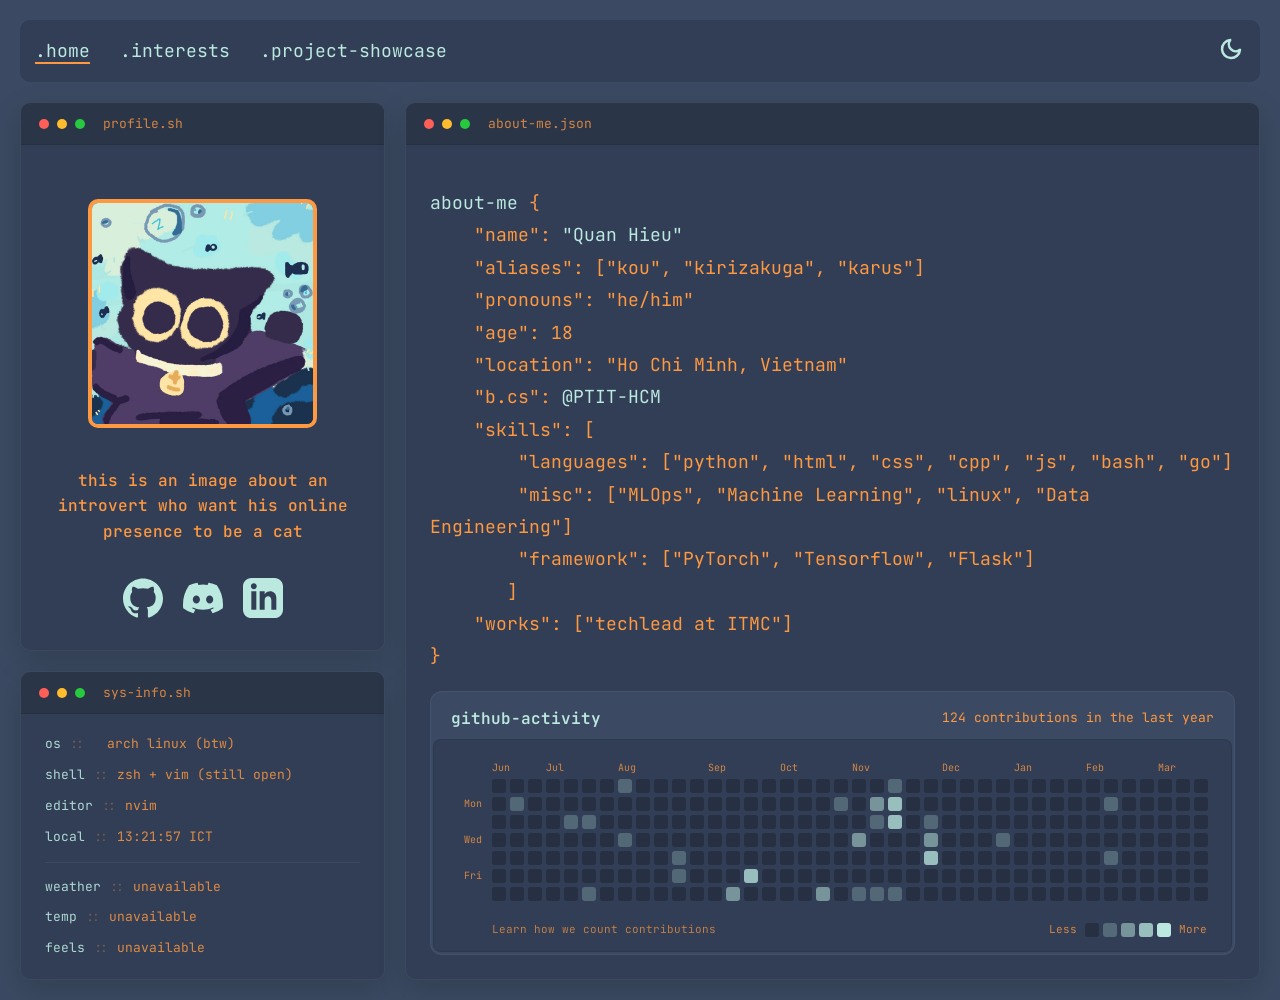
==== commit d1d31d41: "add sys-info" ====
--- a/index.html
+++ b/index.html
@@ -70,50 +70,93 @@
             </div>
         </div>
         <div class="bottom-row">
-            <div id="left-box" class="terminal-container">
-                <div class="terminal-header">
-                    <span class="terminal-dot red-dot"></span>
-                    <span class="terminal-dot yellow-dot"></span>
-                    <span class="terminal-dot green-dot"></span>
-                    <span class="terminal-title">profile.sh</span>
-                </div>
-                <div class="terminal-body">
-                    <div id="img-holder">
-                        <img src="meomeo.jpg"
-                            alt="this is an image, if you can see this note means your internet is sucks">
-                    </div>
-                    <p class="text-highlight" id="image-caption">this is an image about an introvert who want his online
-                        presence to be a cat</p>
-                    <br>
-                    <div class="social-container" style="margin-bottom: 1px;">
-                        <!-- GitHub -->
-                        <a href="http://github.com/Kirizakuga" style="text-decoration: none;" target="_blank">
-                            <svg viewBox="0 0 24 24" class="social-icon" fill="currentColor">
-                                <path
-                                    d="M12 .297c-6.63 0-12 5.373-12 12 0 5.303 3.438 9.8 8.205 11.385.6.113.82-.258.82-.577 0-.285-.01-1.04-.015-2.04-3.338.724-4.042-1.61-4.042-1.61C4.422 18.07 3.633 17.7 3.633 17.7c-1.087-.744.084-.729.084-.729 1.205.084 1.838 1.236 1.838 1.236 1.07 1.835 2.809 1.305 3.495.998.108-.776.417-1.305.76-1.605-2.665-.3-5.466-1.332-5.466-5.93 0-1.31.465-2.38 1.235-3.22-.135-.303-.54-1.523.105-3.176 0 0 1.005-.322 3.3 1.23.96-.267 1.98-.399 3-.405 1.02.006 2.04.138 3 .405 2.28-1.552 3.285-1.23 3.285-1.23.645 1.653.24 2.873.12 3.176.765.84 1.23 1.91 1.23 3.22 0 4.61-2.805 5.625-5.475 5.92.42.36.81 1.096.81 2.22 0 1.606-.015 2.896-.015 3.286 0 .315.21.69.825.57C20.565 22.092 24 17.592 24 12.297c0-6.627-5.373-12-12-12" />
-                            </svg>
-                        </a>
-
-                        <!-- Discord -->
-                        <a href="https://discordapp.com/users/905485055168770108" style="text-decoration: none;"
-                            target="_blank">
-                            <svg viewBox="0 0 24 24" class="social-icon" fill="currentColor">
-                                <path
-                                    d="M20.317 4.37a19.791 19.791 0 0 0-4.885-1.515.074.074 0 0 0-.079.037c-.21.375-.444.864-.608 1.25a18.27 18.27 0 0 0-5.487 0 12.64 12.64 0 0 0-.617-1.25.077.077 0 0 0-.079-.037A19.736 19.736 0 0 0 3.677 4.37a.07.07 0 0 0-.032.027C.533 9.046-.32 13.58.099 18.057a.082.082 0 0 0 .031.057 19.9 19.9 0 0 0 5.993 3.03.078.078 0 0 0 .084-.028c.462-.63.874-1.295 1.226-1.994.021-.041.001-.09-.041-.106a13.093 13.093 0 0 1-1.873-.894.077.077 0 0 1-.008-.128c.126-.093.252-.19.372-.287a.075.075 0 0 1 .077-.011c3.92 1.793 8.18 1.793 12.061 0a.073.073 0 0 1 .078.009c.12.099.246.195.373.289a.077.077 0 0 1-.006.127 12.299 12.299 0 0 1-1.873.894.077.077 0 0 0-.041.107c.36.698.772 1.362 1.225 1.993a.076.076 0 0 0 .084.028 19.839 19.839 0 0 0 6.002-3.03.077.077 0 0 0 .032-.054c.5-5.177-.838-9.674-3.549-13.66a.061.061 0 0 0-.031-.03zM8.02 15.33c-1.183 0-2.157-1.085-2.157-2.419 0-1.333.956-2.419 2.156-2.419 1.21 0 2.176 1.096 2.157 2.42 0 1.333-.956 2.418-2.156 2.418zm7.975 0c-1.183 0-2.157-1.085-2.157-2.419 0-1.333.955-2.419 2.156-2.419 1.21 0 2.176 1.096 2.157 2.42 0 1.333-.946 2.418-2.156 2.418z" />
-                            </svg>
-                        </a>
-
-                        <!-- LinkedIn -->
-                        <a href="https://www.linkedin.com/in/l%C3%AA-qu%C3%A1n-hi%E1%BA%BFu-7148a13a5/"
-                            style="text-decoration: none;" target="_blank">
-                            <svg viewBox="0 0 24 24" class="social-icon" fill="currentColor">
-                                <path
-                                    d="M19 0h-14c-2.761 0-5 2.239-5 5v14c0 2.761 2.239 5 5 5h14c2.762 0 5-2.239 5-5v-14c0-2.761-2.238-5-5-5zm-11 19h-3v-11h3v11zm-1.5-12.268c-.966 0-1.75-.79-1.75-1.764s.784-1.764 1.75-1.764 1.75.79 1.75 1.764-.783 1.764-1.75 1.764zm13.5 12.268h-3v-5.604c0-3.368-4-3.113-4 0v5.604h-3v-11h3v1.765c1.396-2.586 7-2.777 7 2.476v6.759z" />
-                            </svg>
-                        </a>
-                    </div>
-                </div>
-            </div>
+            <!-- left column: profile.sh + sys-info.sh stacked -->
+            <div class="left-col">
+                <div id="left-box" class="terminal-container">
+                    <div class="terminal-header">
+                        <span class="terminal-dot red-dot"></span>
+                        <span class="terminal-dot yellow-dot"></span>
+                        <span class="terminal-dot green-dot"></span>
+                        <span class="terminal-title">profile.sh</span>
+                    </div>
+                    <div class="terminal-body">
+                        <div id="img-holder">
+                            <img src="meomeo.jpg"
+                                alt="this is an image, if you can see this note means your internet is sucks">
+                        </div>
+                        <p class="text-highlight" id="image-caption">this is an image about an introvert who want his online
+                            presence to be a cat</p>
+                        <br>
+                        <div class="social-container" style="margin-bottom: 1px;">
+                            <!-- GitHub -->
+                            <a href="http://github.com/Kirizakuga" style="text-decoration: none;" target="_blank">
+                                <svg viewBox="0 0 24 24" class="social-icon" fill="currentColor">
+                                    <path
+                                        d="M12 .297c-6.63 0-12 5.373-12 12 0 5.303 3.438 9.8 8.205 11.385.6.113.82-.258.82-.577 0-.285-.01-1.04-.015-2.04-3.338.724-4.042-1.61-4.042-1.61C4.422 18.07 3.633 17.7 3.633 17.7c-1.087-.744.084-.729.084-.729 1.205.084 1.838 1.236 1.838 1.236 1.07 1.835 2.809 1.305 3.495.998.108-.776.417-1.305.76-1.605-2.665-.3-5.466-1.332-5.466-5.93 0-1.31.465-2.38 1.235-3.22-.135-.303-.54-1.523.105-3.176 0 0 1.005-.322 3.3 1.23.96-.267 1.98-.399 3-.405 1.02.006 2.04.138 3 .405 2.28-1.552 3.285-1.23 3.285-1.23.645 1.653.24 2.873.12 3.176.765.84 1.23 1.91 1.23 3.22 0 4.61-2.805 5.625-5.475 5.92.42.36.81 1.096.81 2.22 0 1.606-.015 2.896-.015 3.286 0 .315.21.69.825.57C20.565 22.092 24 17.592 24 12.297c0-6.627-5.373-12-12-12" />
+                                </svg>
+                            </a>
+                            <!-- Discord -->
+                            <a href="https://discordapp.com/users/905485055168770108" style="text-decoration: none;"
+                                target="_blank">
+                                <svg viewBox="0 0 24 24" class="social-icon" fill="currentColor">
+                                    <path
+                                        d="M20.317 4.37a19.791 19.791 0 0 0-4.885-1.515.074.074 0 0 0-.079.037c-.21.375-.444.864-.608 1.25a18.27 18.27 0 0 0-5.487 0 12.64 12.64 0 0 0-.617-1.25.077.077 0 0 0-.079-.037A19.736 19.736 0 0 0 3.677 4.37a.07.07 0 0 0-.032.027C.533 9.046-.32 13.58.099 18.057a.082.082 0 0 0 .031.057 19.9 19.9 0 0 0 5.993 3.03.078.078 0 0 0 .084-.028c.462-.63.874-1.295 1.226-1.994.021-.041.001-.09-.041-.106a13.093 13.093 0 0 1-1.873-.894.077.077 0 0 1-.008-.128c.126-.093.252-.19.372-.287a.075.075 0 0 1 .077-.011c3.92 1.793 8.18 1.793 12.061 0a.073.073 0 0 1 .078.009c.12.099.246.195.373.289a.077.077 0 0 1-.006.127 12.299 12.299 0 0 1-1.873.894.077.077 0 0 0-.041.107c.36.698.772 1.362 1.225 1.993a.076.076 0 0 0 .084.028 19.839 19.839 0 0 0 6.002-3.03.077.077 0 0 0 .032-.054c.5-5.177-.838-9.674-3.549-13.66a.061.061 0 0 0-.031-.03zM8.02 15.33c-1.183 0-2.157-1.085-2.157-2.419 0-1.333.956-2.419 2.156-2.419 1.21 0 2.176 1.096 2.157 2.42 0 1.333-.956 2.418-2.156 2.418zm7.975 0c-1.183 0-2.157-1.085-2.157-2.419 0-1.333.955-2.419 2.156-2.419 1.21 0 2.176 1.096 2.157 2.42 0 1.333-.946 2.418-2.156 2.418z" />
+                                </svg>
+                            </a>
+                            <!-- LinkedIn -->
+                            <a href="https://www.linkedin.com/in/l%C3%AA-qu%C3%A1n-hi%E1%BA%BFu-7148a13a5/"
+                                style="text-decoration: none;" target="_blank">
+                                <svg viewBox="0 0 24 24" class="social-icon" fill="currentColor">
+                                    <path
+                                        d="M19 0h-14c-2.761 0-5 2.239-5 5v14c0 2.761 2.239 5 5 5h14c2.762 0 5-2.239 5-5v-14c0-2.761-2.238-5-5-5zm-11 19h-3v-11h3v11zm-1.5-12.268c-.966 0-1.75-.79-1.75-1.764s.784-1.764 1.75-1.764 1.75.79 1.75 1.764-.783 1.764-1.75 1.764zm13.5 12.268h-3v-5.604c0-3.368-4-3.113-4 0v5.604h-3v-11h3v1.765c1.396-2.586 7-2.777 7 2.476v6.759z" />
+                                </svg>
+                            </a>
+                        </div>
+                    </div>
+                </div>
+
+                <!-- sys-info.sh — corner window, same width as profile.sh -->
+                <div id="sysinfo-box" class="terminal-container" aria-label="System Info">
+                    <div class="terminal-header">
+                        <span class="terminal-dot red-dot"></span>
+                        <span class="terminal-dot yellow-dot"></span>
+                        <span class="terminal-dot green-dot"></span>
+                        <span class="terminal-title">sys-info.sh</span>
+                    </div>
+                    <div class="terminal-body sysinfo-terminal-body" id="sysinfo-widget">
+                        <div class="sysinfo-row">
+                            <span class="sysinfo-key">os</span>
+                            <span class="sysinfo-val" id="sysinfo-os">arch linux (btw)</span>
+                        </div>
+                        <div class="sysinfo-row">
+                            <span class="sysinfo-key">shell</span>
+                            <span class="sysinfo-val" id="sysinfo-shell">zsh + vim (still open)</span>
+                        </div>
+                        <div class="sysinfo-row">
+                            <span class="sysinfo-key">editor</span>
+                            <span class="sysinfo-val" id="sysinfo-editor">nvim</span>
+                        </div>
+                        <div class="sysinfo-row">
+                            <span class="sysinfo-key">local</span>
+                            <span class="sysinfo-val" id="sysinfo-time">--:--:-- ICT</span>
+                        </div>
+                        <div class="sysinfo-divider"></div>
+                        <div class="sysinfo-row">
+                            <span class="sysinfo-key">weather</span>
+                            <span class="sysinfo-val" id="sysinfo-weather">fetching...</span>
+                        </div>
+                        <div class="sysinfo-row">
+                            <span class="sysinfo-key">temp</span>
+                            <span class="sysinfo-val" id="sysinfo-temp">--°C</span>
+                        </div>
+                        <div class="sysinfo-row">
+                            <span class="sysinfo-key">feels</span>
+                            <span class="sysinfo-val" id="sysinfo-feels">--°C</span>
+                        </div>
+                    </div>
+                </div>
+            </div><!-- /.left-col -->
+
             <div id="right-box" class="terminal-container">
                 <div class="terminal-header">
                     <span class="terminal-dot red-dot"></span>
--- a/style.css
+++ b/style.css
@@ -53,7 +53,7 @@
     gap: 20px;
     width: 100%;
     height: auto;
-    align-items: flex-start;
+    align-items: stretch;
     border-radius: 10px;
 }
 
@@ -84,10 +84,18 @@
 }
 
 #left-box {
+    flex: 1;
+    min-width: 0;
+}
+
+/* left column wrapper — inherits the flex:3 slot */
+.left-col {
     flex: 3;
-    min-height: 500px;
-    max-width: none;
-    padding: 0;
+    display: flex;
+    flex-direction: column;
+    gap: 20px;
+    min-width: 0;
+    justify-content: space-between;
 }
 
 #right-box {
@@ -114,6 +122,7 @@
 #top-box,
 #left-box,
 #right-box,
+#sysinfo-box,
 .sub-container {
     transition: background-color 0.3s ease;
 }
@@ -397,6 +406,10 @@
     border: 1px solid rgba(255, 255, 255, 0.05);
     transition: background-color 0.3s ease, border-color 0.3s ease, box-shadow 0.3s ease;
 }
+#right-box .terminal-body {
+    display: flex;
+    flex-direction: column;
+}
 
 body.dark-mode .terminal-container {
     border-color: rgba(0, 0, 0, 0.08);
@@ -551,7 +564,7 @@
     background-color: var(--bg-color);
     padding: 2px;
     border-radius: 12px;
-    margin-top: 1.5rem;
+    margin-top: auto;
     position: relative;
     box-sizing: border-box;
     transition: background-color 0.3s ease, border-color 0.3s ease;
@@ -767,4 +780,110 @@
     background: rgba(205, 192, 175, 0.75);
     border-color: rgba(0, 0, 0, 0.15);
     box-shadow: 0 8px 32px 0 rgba(0, 0, 0, 0.1);
+}
+
+/* ==========================================================================
+   Sys-Info Terminal Window
+   ========================================================================== */
+
+#sysinfo-box {
+    max-width: none;
+    width: 100%;
+    box-sizing: border-box;
+}
+
+/* Override terminal-body to remove default padding and use a tighter fit */
+.sysinfo-terminal-body {
+    padding: 20px 24px;
+    display: flex;
+    flex-direction: column;
+    gap: 10px;
+}
+
+/* Remove the two-column grid; single column fits the narrow left gutter */
+.sysinfo-grid {
+    display: contents;
+}
+
+.sysinfo-col {
+    display: contents;
+}
+
+/* Thin divider between static info and weather section */
+.sysinfo-divider {
+    height: 1px;
+    background-color: rgba(255, 255, 255, 0.06);
+    margin: 4px 0;
+    transition: background-color 0.3s ease;
+}
+
+body.dark-mode .sysinfo-divider {
+    background-color: rgba(0, 0, 0, 0.1);
+}
+
+.sysinfo-row {
+    display: flex;
+    align-items: baseline;
+    line-height: 1.6;
+}
+
+.sysinfo-key {
+    color: var(--action-color);
+    min-width: 62px;
+    flex-shrink: 0;
+    font-size: 13px;
+    opacity: 0.9;
+    transition: color 0.3s ease;
+}
+
+/* "::" separator via CSS — no extra markup */
+.sysinfo-key::after {
+    content: ' ::';
+    opacity: 0.35;
+    margin-right: 8px;
+    color: var(--accent-color);
+    transition: color 0.3s ease;
+}
+
+.sysinfo-val {
+    color: var(--accent-color);
+    font-size: 13px;
+    opacity: 0.85;
+    transition: color 0.3s ease, opacity 0.4s ease;
+}
+
+/* loading shimmer state */
+.sysinfo-val.loading {
+    opacity: 0.35;
+    animation: shimmer-pulse 1.4s ease-in-out infinite;
+}
+
+@keyframes shimmer-pulse {
+    0%, 100% { opacity: 0.35; }
+    50%       { opacity: 0.6; }
+}
+
+/* vertical separator — not needed in single-column; hide it */
+.sysinfo-col:last-child {
+    border-left: none;
+    padding-left: 0;
+}
+
+@media screen and (max-width: 768px) {
+    .left-col {
+        flex-direction: row;
+        flex-wrap: wrap;
+    }
+    #left-box,
+    #sysinfo-box {
+        flex: 1 1 100%;
+    }
+    .sysinfo-col:last-child {
+        border-top: 1px solid rgba(255, 255, 255, 0.06);
+        padding-top: 8px;
+        margin-top: 4px;
+    }
+    body.dark-mode .sysinfo-col:last-child {
+        border-top-color: rgba(0, 0, 0, 0.1);
+    }
 }
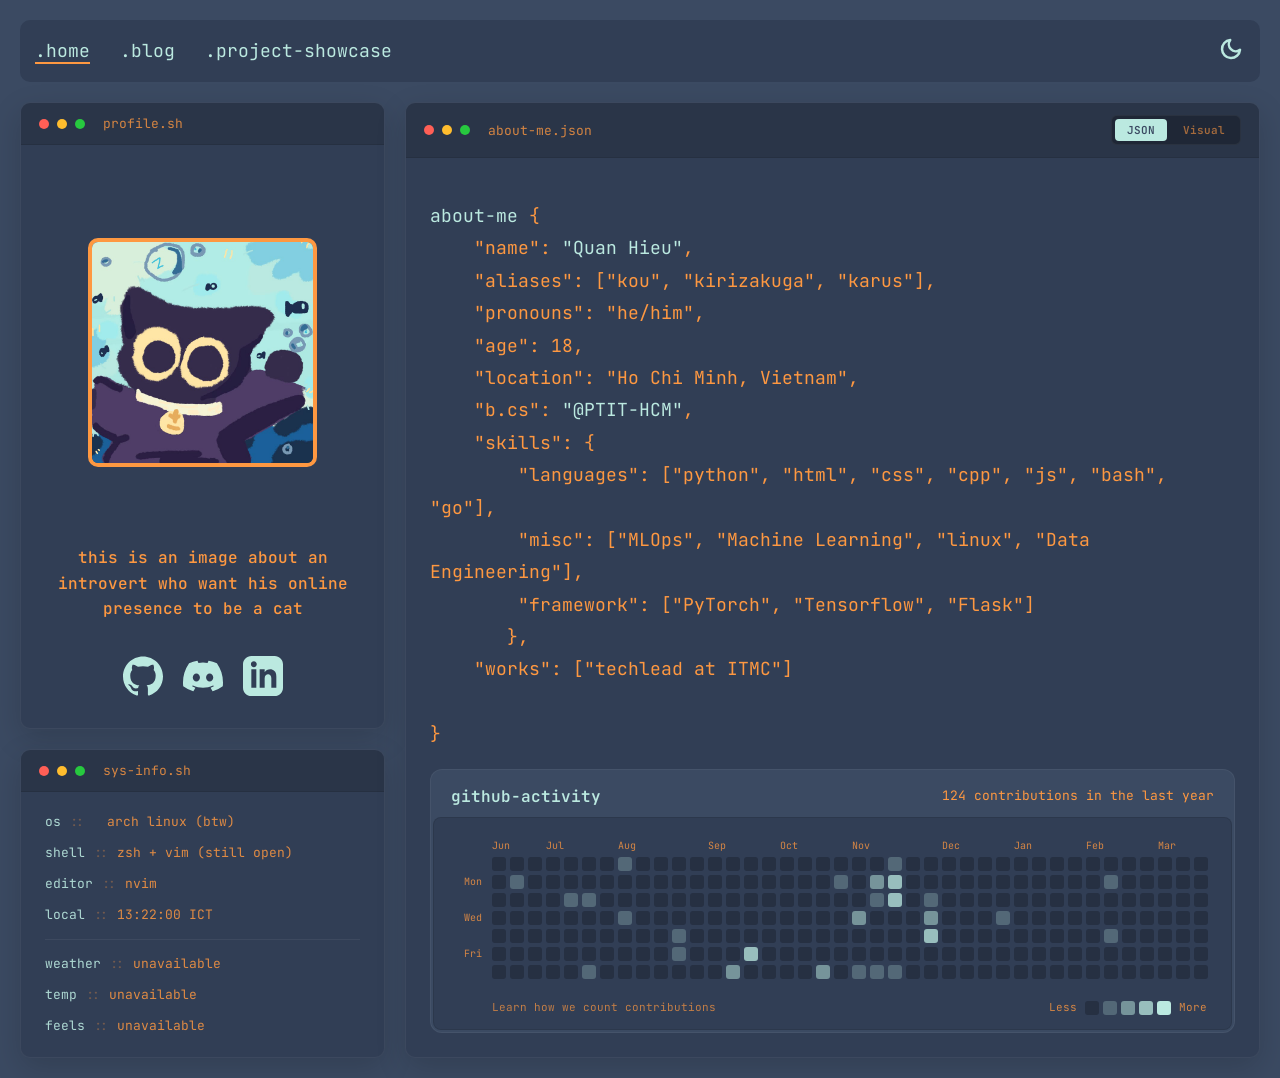
==== commit 09bb6921: "adding visual for skill listing" ====
--- a/index.html
+++ b/index.html
@@ -24,8 +24,8 @@
                 <a href="./">
                     <span class="text-highlight nav-active">.home</span>
                 </a>
-                <a href="about/">
-                    <span class="text-highlight">.interests</span>
+                <a href="blog/">
+                    <span class="text-highlight">.blog</span>
                 </a>
                 <a href="project/">
                     <span class="text-highlight">.project-showcase</span>
@@ -84,7 +84,8 @@
                             <img src="meomeo.jpg"
                                 alt="this is an image, if you can see this note means your internet is sucks">
                         </div>
-                        <p class="text-highlight" id="image-caption">this is an image about an introvert who want his online
+                        <p class="text-highlight" id="image-caption">this is an image about an introvert who want his
+                            online
                             presence to be a cat</p>
                         <br>
                         <div class="social-container" style="margin-bottom: 1px;">
@@ -163,32 +164,194 @@
                     <span class="terminal-dot yellow-dot"></span>
                     <span class="terminal-dot green-dot"></span>
                     <span class="terminal-title">about-me.json</span>
+                    <div class="terminal-toggle-container">
+                        <button id="toggle-json" class="toggle-tab active" aria-label="JSON View">JSON</button>
+                        <button id="toggle-visual" class="toggle-tab" aria-label="Visual View">Visual</button>
+                    </div>
                 </div>
                 <div class="terminal-body">
-                    <p class="text-primary" id="about-me-title">
-                        <span class="text-highlight">about-me</span>
-                        {
-
-                        <br>
-                        &nbsp;&nbsp;&nbsp;&nbsp;"name": <span class="text-highlight">"Quan Hieu"</span> <br>
-                        &nbsp;&nbsp;&nbsp;&nbsp;"aliases": ["kou", "kirizakuga", "karus"] <br>
-                        &nbsp;&nbsp;&nbsp;&nbsp;"pronouns": "he/him"<br>
-                        &nbsp;&nbsp;&nbsp;&nbsp;"age": 18 <br>
-                        &nbsp;&nbsp;&nbsp;&nbsp;"location": "Ho Chi Minh, Vietnam" <br>
-                        &nbsp;&nbsp;&nbsp;&nbsp;"b.cs": <span class="text-highlight">@PTIT-HCM</span><br>
-                        &nbsp;&nbsp;&nbsp;&nbsp;"skills": [<br>
-                        &nbsp;&nbsp;&nbsp;&nbsp;&nbsp;&nbsp;&nbsp;&nbsp;"languages": ["python", "html", "css", "cpp",
-                        "js",
-                        "bash", "go"]<br>
-                        &nbsp;&nbsp;&nbsp;&nbsp;&nbsp;&nbsp;&nbsp;&nbsp;"misc": ["MLOps", "Machine Learning", "linux",
-                        "Data
-                        Engineering"]<br>
-                        &nbsp;&nbsp;&nbsp;&nbsp;&nbsp;&nbsp;&nbsp;&nbsp;"framework": ["PyTorch", "Tensorflow",
-                        "Flask"]<br>
-                        &nbsp;&nbsp;&nbsp;&nbsp;&nbsp;&nbsp;&nbsp;]<br>
-                        &nbsp;&nbsp;&nbsp;&nbsp;"works": ["techlead at ITMC"]<br>
-                        }
-                    </p>
+                    <div id="about-me-json-view">
+                        <p class="text-primary" id="about-me-title">
+                            <span class="text-highlight">about-me</span>
+                            {
+
+                            <br>
+                            &nbsp;&nbsp;&nbsp;&nbsp;"name": <span class="text-highlight">"Quan Hieu"</span>, <br>
+                            &nbsp;&nbsp;&nbsp;&nbsp;"aliases": ["kou", "kirizakuga", "karus"], <br>
+                            &nbsp;&nbsp;&nbsp;&nbsp;"pronouns": "he/him",<br>
+                            &nbsp;&nbsp;&nbsp;&nbsp;"age": 18, <br>
+                            &nbsp;&nbsp;&nbsp;&nbsp;"location": "Ho Chi Minh, Vietnam", <br>
+                            &nbsp;&nbsp;&nbsp;&nbsp;"b.cs": <span class="text-highlight">"@PTIT-HCM"</span>,<br>
+                            &nbsp;&nbsp;&nbsp;&nbsp;"skills": {<br>
+                            &nbsp;&nbsp;&nbsp;&nbsp;&nbsp;&nbsp;&nbsp;&nbsp;"languages": ["python", "html", "css",
+                            "cpp", "js", "bash", "go"],<br>
+                            &nbsp;&nbsp;&nbsp;&nbsp;&nbsp;&nbsp;&nbsp;&nbsp;"misc": ["MLOps", "Machine Learning",
+                            "linux", "Data Engineering"],<br>
+                            &nbsp;&nbsp;&nbsp;&nbsp;&nbsp;&nbsp;&nbsp;&nbsp;"framework": ["PyTorch", "Tensorflow",
+                            "Flask"]<br>
+                            &nbsp;&nbsp;&nbsp;&nbsp;&nbsp;&nbsp;&nbsp;},<br>
+                            &nbsp;&nbsp;&nbsp;&nbsp;"works": ["techlead at ITMC"]<br><br>
+                            }
+                        </p>
+                    </div>
+
+                    <div id="about-me-visual-view" class="hidden">
+                        <div class="tech-section">
+                            <h4 class="tech-section-title">Languages <span class="tech-section-icon"></span></h4>
+                            <div class="tech-grid">
+                                <div class="tech-card">
+                                    <img class="tech-icon" src="https://cdn.simpleicons.org/python" alt="Python"
+                                        loading="lazy">
+                                    <div class="tech-info">
+                                        <span class="tech-name">Python</span>
+                                        <span class="tech-desc">General purpose, high-level programming language</span>
+                                    </div>
+                                </div>
+                                <div class="tech-card">
+                                    <img class="tech-icon" src="https://cdn.simpleicons.org/html5" alt="HTML5"
+                                        loading="lazy">
+                                    <div class="tech-info">
+                                        <span class="tech-name">HTML5</span>
+                                        <span class="tech-desc">The standard markup language for Web pages</span>
+                                    </div>
+                                </div>
+                                <div class="tech-card">
+                                    <img class="tech-icon" src="https://cdn.simpleicons.org/css" alt="CSS3"
+                                        loading="lazy">
+                                    <div class="tech-info">
+                                        <span class="tech-name">CSS3</span>
+                                        <span class="tech-desc">Custom layout & styling</span>
+                                    </div>
+                                </div>
+                                <div class="tech-card">
+                                    <img class="tech-icon" src="https://cdn.simpleicons.org/cplusplus" alt="C++"
+                                        loading="lazy">
+                                    <div class="tech-info">
+                                        <span class="tech-name">C++</span>
+                                        <span class="tech-desc">High-performance systems</span>
+                                    </div>
+                                </div>
+                                <div class="tech-card">
+                                    <img class="tech-icon" src="https://cdn.simpleicons.org/javascript" alt="JavaScript"
+                                        loading="lazy">
+                                    <div class="tech-info">
+                                        <span class="tech-name">JavaScript</span>
+                                        <span class="tech-desc">Interactive client-side logic</span>
+                                    </div>
+                                </div>
+                                <div class="tech-card">
+                                    <img class="tech-icon" src="https://cdn.simpleicons.org/gnubash" alt="Bash"
+                                        loading="lazy">
+                                    <div class="tech-info">
+                                        <span class="tech-name">Bash</span>
+                                        <span class="tech-desc">Automation & shell scripting</span>
+                                    </div>
+                                </div>
+                                <div class="tech-card">
+                                    <img class="tech-icon" src="https://cdn.simpleicons.org/go" alt="Go" loading="lazy">
+                                    <div class="tech-info">
+                                        <span class="tech-name">Go</span>
+                                        <span class="tech-desc">Concurrent backend services</span>
+                                    </div>
+                                </div>
+                            </div>
+                        </div>
+
+                        <div class="tech-section">
+                            <h4 class="tech-section-title">Frameworks & Libraries <span
+                                    class="tech-section-icon"></span></h4>
+                            <div class="tech-grid">
+                                <div class="tech-card">
+                                    <img class="tech-icon" src="https://cdn.simpleicons.org/pytorch" alt="PyTorch"
+                                        loading="lazy">
+                                    <div class="tech-info">
+                                        <span class="tech-name">PyTorch</span>
+                                        <span class="tech-desc">Deep learning model design</span>
+                                    </div>
+                                </div>
+                                <div class="tech-card">
+                                    <img class="tech-icon" src="https://cdn.simpleicons.org/tensorflow" alt="TensorFlow"
+                                        loading="lazy">
+                                    <div class="tech-info">
+                                        <span class="tech-name">TensorFlow</span>
+                                        <span class="tech-desc">ML modeling & deployment</span>
+                                    </div>
+                                </div>
+                                <div class="tech-card">
+                                    <img class="tech-icon" src="https://cdn.simpleicons.org/flask" alt="Flask"
+                                        loading="lazy">
+                                    <div class="tech-info">
+                                        <span class="tech-name">Flask</span>
+                                        <span class="tech-desc">Lightweight Python web APIs</span>
+                                    </div>
+                                </div>
+                            </div>
+                        </div>
+
+                        <div class="tech-section">
+                            <h4 class="tech-section-title">Misc & Infrastructure <span class="tech-section-icon"></span>
+                            </h4>
+                            <div class="tech-grid">
+                                <div class="tech-card">
+                                    <img class="tech-icon" src="https://cdn.simpleicons.org/archlinux" alt="ArchLinux"
+                                        loading="lazy">
+                                    <div class="tech-info">
+                                        <span class="tech-name">ArchLinux</span>
+                                        <span class="tech-desc">OS administration & setups</span>
+                                    </div>
+                                </div>
+                                <div class="tech-card">
+                                    <img class="tech-icon" src="https://cdn.simpleicons.org/mlflow" alt="MLOps"
+                                        loading="lazy">
+                                    <div class="tech-info">
+                                        <span class="tech-name">MLOps (MLflow)</span>
+                                        <span class="tech-desc">ML pipelines & workflows</span>
+                                    </div>
+                                </div>
+                                <div class="tech-card">
+                                    <img class="tech-icon" src="https://cdn.simpleicons.org/scikitlearn"
+                                        alt="Machine Learning" loading="lazy">
+                                    <div class="tech-info">
+                                        <span class="tech-name">Machine Learning</span>
+                                        <span class="tech-desc">Algorithms & data analysis</span>
+                                    </div>
+                                </div>
+                                <div class="tech-card">
+                                    <img class="tech-icon" src="https://cdn.simpleicons.org/postgresql" alt="PostgreSQL"
+                                        loading="lazy">
+                                    <div class="tech-info">
+                                        <span class="tech-name">Data Engineering</span>
+                                        <span class="tech-desc">Data processing & databases</span>
+                                    </div>
+                                </div>
+                                <div class="tech-card">
+                                    <svg class="tech-icon" role="img" viewBox="0 0 24 24" xmlns="http://www.w3.org/2000/svg" aria-label="AWS" fill="#FF9900">
+                                        <path d="M6.763 10.036c0 .296.032.535.088.71.064.176.144.368.256.576.04.063.056.127.056.183 0 .08-.048.16-.152.24l-.503.335a.383.383 0 0 1-.208.072c-.08 0-.16-.04-.239-.112a2.47 2.47 0 0 1-.287-.375 6.18 6.18 0 0 1-.248-.471c-.622.734-1.405 1.101-2.347 1.101-.67 0-1.205-.191-1.596-.574-.391-.384-.59-.894-.59-1.533 0-.678.239-1.23.726-1.644.487-.415 1.133-.623 1.955-.623.272 0 .551.024.846.064.296.04.6.104.918.176v-.583c0-.607-.127-1.03-.375-1.277-.255-.248-.686-.367-1.3-.367-.28 0-.568.031-.863.103-.295.072-.583.16-.862.272a2.287 2.287 0 0 1-.28.104.488.488 0 0 1-.127.023c-.112 0-.168-.08-.168-.247v-.391c0-.128.016-.224.056-.28a.597.597 0 0 1 .224-.167c.279-.144.614-.264 1.005-.36a4.84 4.84 0 0 1 1.246-.151c.95 0 1.644.216 2.091.647.439.43.662 1.085.662 1.963v2.586zm-3.24 1.214c.263 0 .534-.048.822-.144.287-.096.543-.271.758-.51.128-.152.224-.32.272-.512.047-.191.08-.423.08-.694v-.335a6.66 6.66 0 0 0-.735-.136 6.02 6.02 0 0 0-.75-.048c-.535 0-.926.104-1.19.32-.263.215-.39.518-.39.917 0 .375.095.655.295.846.191.2.479.296.838.296zm6.41.862c-.144 0-.24-.024-.304-.08-.063-.048-.12-.16-.168-.311L7.586 5.55a1.398 1.398 0 0 1-.072-.32c0-.128.064-.2.191-.2h.783c.151 0 .255.025.31.08.065.048.113.16.16.312l1.342 5.284 1.245-5.284c.04-.16.088-.264.151-.312a.549.549 0 0 1 .32-.08h.638c.152 0 .256.025.32.08.063.048.12.16.151.312l1.261 5.348 1.381-5.348c.048-.16.104-.264.16-.312a.52.52 0 0 1 .311-.08h.743c.127 0 .2.065.2.2 0 .04-.009.08-.017.128a1.137 1.137 0 0 1-.056.2l-1.923 6.17c-.048.16-.104.264-.168.312a.438.438 0 0 1-.303.08h-.687c-.151 0-.255-.024-.32-.08-.063-.056-.119-.16-.15-.32l-1.238-5.148-1.23 5.14c-.04.16-.087.264-.15.32-.065.056-.177.08-.32.08zm10.256.215c-.415 0-.83-.048-1.229-.143-.399-.096-.71-.2-.918-.32-.128-.071-.215-.151-.247-.223a.563.563 0 0 1-.048-.224v-.407c0-.167.064-.247.183-.247.048 0 .096.008.144.024.048.016.12.048.2.08.271.12.566.215.878.279.319.064.63.096.95.096.502 0 .894-.088 1.165-.264a.86.86 0 0 0 .415-.758.777.777 0 0 0-.215-.559c-.144-.151-.415-.287-.807-.415l-1.157-.36c-.583-.183-1.014-.454-1.277-.813a1.902 1.902 0 0 1-.4-1.158c0-.335.073-.63.216-.886.144-.255.335-.479.575-.654.24-.184.51-.32.83-.415.32-.096.655-.136 1.006-.136.175 0 .359.008.535.032.183.024.35.056.51.088.16.04.312.08.455.127.144.048.256.096.336.144a.69.69 0 0 1 .24.2.43.43 0 0 1 .071.263v.375c0 .168-.064.256-.184.256a.83.83 0 0 1-.303-.096 3.652 3.652 0 0 0-1.532-.311c-.455 0-.815.071-1.07.223-.256.152-.384.384-.384.71 0 .224.08.416.24.567.159.152.454.304.877.44l1.134.358c.574.184.99.44 1.237.767.247.327.367.702.367 1.117 0 .343-.072.655-.207.926-.144.272-.336.511-.583.703-.248.2-.543.343-.886.439a3.698 3.698 0 0 1-1.125.158zM21.698 16.207c-2.626 1.94-6.442 2.97-9.722 2.97-4.598 0-8.74-1.7-11.87-4.526-.247-.223-.024-.527.27-.351 3.384 1.963 7.559 3.153 11.877 3.153 2.914 0 6.114-.607 9.06-1.852.439-.2.814.287.385.606zm1.094-1.246c-.336-.43-2.22-.207-3.074-.103-.255.032-.295-.192-.063-.36 1.5-1.053 3.967-.75 4.254-.399.287.36-.08 2.826-1.485 4.007-.215.184-.423.088-.327-.151.32-.79 1.03-2.57.695-2.994z"/>
+                                    </svg>
+                                    <div class="tech-info">
+                                        <span class="tech-name">AWS</span>
+                                        <span class="tech-desc">Cloud computing</span>
+                                    </div>
+                                </div>
+                                <div class="tech-card">
+                                    <img class="tech-icon" src="https://cdn.simpleicons.org/docker" alt="Docker"
+                                        loading="lazy">
+                                    <div class="tech-info">
+                                        <span class="tech-name">Docker</span>
+                                        <span class="tech-desc">Containerization</span>
+                                    </div>
+                                </div>
+                                <div class="tech-card">
+                                    <img class="tech-icon" src="https://cdn.simpleicons.org/git" alt="Git"
+                                        loading="lazy">
+                                    <div class="tech-info">
+                                        <span class="tech-name">Git</span>
+                                        <span class="tech-desc">Version control</span>
+                                    </div>
+                                </div>
+                            </div>
+                        </div>
+                    </div>
 
                     <!-- GitHub Heatmap Section -->
                     <div class="heatmap-section">
--- a/style.css
+++ b/style.css
@@ -886,4 +886,465 @@
     body.dark-mode .sysinfo-col:last-child {
         border-top-color: rgba(0, 0, 0, 0.1);
     }
+}
+
+/* ==========================================================================
+   JSON / Visual Toggle Switcher & Technology Visual Cards
+   ========================================================================== */
+
+.hidden {
+    display: none !important;
+}
+
+.terminal-toggle-container {
+    margin-left: auto;
+    display: flex;
+    gap: 4px;
+    background-color: rgba(0, 0, 0, 0.25);
+    padding: 3px;
+    border-radius: 6px;
+    border: 1px solid rgba(255, 255, 255, 0.05);
+}
+
+body.dark-mode .terminal-toggle-container {
+    background-color: rgba(0, 0, 0, 0.08);
+    border-color: rgba(0, 0, 0, 0.05);
+}
+
+.toggle-tab {
+    font-family: 'JetBrains Mono', monospace;
+    font-size: 11px;
+    font-weight: 600;
+    background: transparent;
+    border: none;
+    color: var(--accent-color);
+    padding: 4px 12px;
+    border-radius: 4px;
+    cursor: pointer;
+    opacity: 0.6;
+    transition: all 0.2s cubic-bezier(0.16, 1, 0.3, 1);
+}
+
+.toggle-tab:hover {
+    opacity: 0.9;
+    color: var(--action-color);
+}
+
+.toggle-tab.active {
+    opacity: 1;
+    background-color: var(--action-color);
+    color: var(--bg-color);
+}
+
+body.dark-mode .toggle-tab.active {
+    background-color: var(--action-color);
+    color: var(--bg-color);
+}
+
+#about-me-visual-view {
+    display: flex;
+    flex-direction: column;
+    gap: 24px;
+}
+
+.tech-section {
+    display: flex;
+    flex-direction: column;
+    gap: 12px;
+}
+
+.tech-section-title {
+    margin: 0;
+    font-family: 'JetBrains Mono', monospace;
+    font-size: 13px;
+    font-weight: 600;
+    color: var(--action-color);
+    display: flex;
+    align-items: center;
+    gap: 8px;
+    border-bottom: 1px dashed rgba(255, 255, 255, 0.1);
+    padding-bottom: 6px;
+    transition: color 0.3s ease;
+}
+
+body.dark-mode .tech-section-title {
+    border-bottom-color: rgba(0, 0, 0, 0.08);
+}
+
+.tech-grid {
+    display: grid;
+    grid-template-columns: repeat(auto-fill, minmax(220px, 1fr));
+    gap: 12px;
+}
+
+.tech-card {
+    background-color: rgba(0, 0, 0, 0.12);
+    border: 1px solid rgba(255, 255, 255, 0.04);
+    padding: 10px 14px;
+    border-radius: 10px;
+    display: flex;
+    align-items: center;
+    gap: 12px;
+    transition: transform 0.2s cubic-bezier(0.16, 1, 0.3, 1), background-color 0.3s ease, border-color 0.3s ease;
+    cursor: default;
+}
+
+body.dark-mode .tech-card {
+    background-color: rgba(255, 255, 255, 0.3);
+    border-color: rgba(0, 0, 0, 0.04);
+}
+
+.tech-card:hover {
+    transform: translateY(-2px) scale(1.02);
+    border-color: var(--action-color);
+    background-color: rgba(0, 0, 0, 0.18);
+}
+
+body.dark-mode .tech-card:hover {
+    background-color: rgba(255, 255, 255, 0.45);
+}
+
+.tech-card:active {
+    transform: translateY(-1px) scale(0.98);
+}
+
+.tech-icon {
+    width: 24px;
+    height: 24px;
+    object-fit: contain;
+    flex-shrink: 0;
+    filter: drop-shadow(0 2px 4px rgba(0,0,0,0.15));
+}
+
+.tech-info {
+    display: flex;
+    flex-direction: column;
+    gap: 2px;
+    min-width: 0;
+}
+
+.tech-name {
+    font-family: 'JetBrains Mono', monospace;
+    font-size: 13px;
+    font-weight: 600;
+    color: var(--accent-color);
+    white-space: nowrap;
+    overflow: hidden;
+    text-overflow: ellipsis;
+    transition: color 0.3s ease;
+}
+
+.tech-desc {
+    font-family: 'JetBrains Mono', monospace;
+    font-size: 10px;
+    color: var(--accent-color);
+    opacity: 0.65;
+    white-space: nowrap;
+    overflow: hidden;
+    text-overflow: ellipsis;
+    transition: color 0.3s ease;
+}
+
+/* ==========================================================================
+   Interests Subpage Styles
+   ========================================================================== */
+
+.interests-intro {
+    font-family: 'JetBrains Mono', monospace;
+    font-size: 15px;
+    color: var(--accent-color);
+    margin-bottom: 24px;
+    line-height: 1.6;
+}
+
+.interests-grid {
+    display: grid;
+    grid-template-columns: repeat(auto-fit, minmax(320px, 1fr));
+    gap: 20px;
+    width: 100%;
+}
+
+.interest-card {
+    background-color: rgba(0, 0, 0, 0.12);
+    border: 1px solid rgba(255, 255, 255, 0.04);
+    padding: 24px;
+    border-radius: 10px;
+    display: flex;
+    flex-direction: column;
+    gap: 14px;
+    transition: transform 0.2s cubic-bezier(0.16, 1, 0.3, 1), border-color 0.3s ease, background-color 0.3s ease;
+}
+
+body.dark-mode .interest-card {
+    background-color: rgba(255, 255, 255, 0.3);
+    border-color: rgba(0, 0, 0, 0.04);
+}
+
+.interest-card:hover {
+    transform: translateY(-4px);
+    border-color: var(--action-color);
+    background-color: rgba(0, 0, 0, 0.16);
+}
+
+body.dark-mode .interest-card:hover {
+    background-color: rgba(255, 255, 255, 0.45);
+}
+
+.interest-card-header {
+    display: flex;
+    align-items: center;
+    gap: 12px;
+}
+
+.interest-card-icon {
+    font-size: 20px;
+}
+
+.interest-card-title {
+    font-family: 'JetBrains Mono', monospace;
+    font-size: 16px;
+    font-weight: 600;
+    color: var(--action-color);
+    margin: 0;
+}
+
+.interest-card-body {
+    font-family: 'JetBrains Mono', monospace;
+    font-size: 13px;
+    color: var(--accent-color);
+    line-height: 1.6;
+    margin: 0;
+    opacity: 0.85;
+}
+
+.interest-tags {
+    display: flex;
+    flex-wrap: wrap;
+    gap: 8px;
+    margin-top: auto;
+}
+
+.interest-tag {
+    font-family: 'JetBrains Mono', monospace;
+    font-size: 11px;
+    background-color: rgba(0, 0, 0, 0.2);
+    color: var(--action-color);
+    padding: 4px 8px;
+    border-radius: 4px;
+    border: 1px solid rgba(255, 255, 255, 0.05);
+}
+
+body.dark-mode .interest-tag {
+    background-color: rgba(0, 0, 0, 0.05);
+    border-color: rgba(0, 0, 0, 0.03);
+}
+
+/* ==========================================================================
+   Projects Subpage Styles
+   ========================================================================== */
+
+.projects-intro {
+    font-family: 'JetBrains Mono', monospace;
+    font-size: 15px;
+    color: var(--accent-color);
+    margin-bottom: 24px;
+    line-height: 1.6;
+}
+
+.projects-grid {
+    display: grid;
+    grid-template-columns: repeat(auto-fit, minmax(320px, 1fr));
+    gap: 20px;
+    width: 100%;
+}
+
+.project-card {
+    background-color: rgba(0, 0, 0, 0.12);
+    border: 1px solid rgba(255, 255, 255, 0.04);
+    padding: 24px;
+    border-radius: 10px;
+    display: flex;
+    flex-direction: column;
+    gap: 16px;
+    transition: transform 0.2s cubic-bezier(0.16, 1, 0.3, 1), border-color 0.3s ease, background-color 0.3s ease;
+    text-decoration: none;
+    cursor: pointer;
+}
+
+body.dark-mode .project-card {
+    background-color: rgba(255, 255, 255, 0.3);
+    border-color: rgba(0, 0, 0, 0.04);
+}
+
+.project-card:hover {
+    transform: translateY(-4px);
+    border-color: var(--action-color);
+    background-color: rgba(0, 0, 0, 0.16);
+}
+
+body.dark-mode .project-card:hover {
+    background-color: rgba(255, 255, 255, 0.45);
+}
+
+.project-card-header {
+    display: flex;
+    justify-content: space-between;
+    align-items: center;
+}
+
+.project-title {
+    font-family: 'JetBrains Mono', monospace;
+    font-size: 16px;
+    font-weight: 600;
+    color: var(--action-color);
+    margin: 0;
+}
+
+.project-github-icon {
+    width: 18px;
+    height: 18px;
+    color: var(--accent-color);
+    transition: color 0.3s ease;
+}
+
+.project-card:hover .project-github-icon {
+    color: var(--action-color);
+}
+
+.project-desc {
+    font-family: 'JetBrains Mono', monospace;
+    font-size: 13px;
+    color: var(--accent-color);
+    line-height: 1.6;
+    margin: 0;
+    opacity: 0.85;
+}
+
+.project-tags {
+    display: flex;
+    flex-wrap: wrap;
+    gap: 8px;
+    margin-top: auto;
+}
+
+.project-tag {
+    font-family: 'JetBrains Mono', monospace;
+    font-size: 11px;
+    background-color: rgba(0, 0, 0, 0.2);
+    color: var(--action-color);
+    padding: 4px 8px;
+    border-radius: 4px;
+    border: 1px solid rgba(255, 255, 255, 0.05);
+}
+
+body.dark-mode .project-tag {
+    background-color: rgba(0, 0, 0, 0.05);
+    border-color: rgba(0, 0, 0, 0.03);
+}
+
+/* ==========================================================================
+   Blog Subpage Styles
+   ========================================================================== */
+
+.blog-intro {
+    font-family: 'JetBrains Mono', monospace;
+    font-size: 15px;
+    color: var(--accent-color);
+    margin-bottom: 24px;
+    line-height: 1.6;
+}
+
+.blog-list {
+    display: flex;
+    flex-direction: column;
+    gap: 20px;
+    width: 100%;
+}
+
+.blog-card {
+    background-color: rgba(0, 0, 0, 0.12);
+    border: 1px solid rgba(255, 255, 255, 0.04);
+    padding: 24px;
+    border-radius: 10px;
+    display: flex;
+    flex-direction: column;
+    gap: 12px;
+    transition: transform 0.2s cubic-bezier(0.16, 1, 0.3, 1), border-color 0.3s ease, background-color 0.3s ease;
+    text-decoration: none;
+    cursor: pointer;
+}
+
+body.dark-mode .blog-card {
+    background-color: rgba(255, 255, 255, 0.3);
+    border-color: rgba(0, 0, 0, 0.04);
+}
+
+.blog-card:hover {
+    transform: translateY(-2px);
+    border-color: var(--action-color);
+    background-color: rgba(0, 0, 0, 0.16);
+}
+
+body.dark-mode .blog-card:hover {
+    background-color: rgba(255, 255, 255, 0.45);
+}
+
+.blog-card-meta {
+    display: flex;
+    flex-wrap: wrap;
+    align-items: center;
+    gap: 10px;
+    font-family: 'JetBrains Mono', monospace;
+    font-size: 11px;
+    color: var(--accent-color);
+    opacity: 0.7;
+}
+
+.blog-meta-dot {
+    width: 4px;
+    height: 4px;
+    border-radius: 50%;
+    background-color: var(--accent-color);
+    display: inline-block;
+    opacity: 0.5;
+}
+
+.blog-title {
+    font-family: 'JetBrains Mono', monospace;
+    font-size: 16px;
+    font-weight: 600;
+    color: var(--action-color);
+    margin: 0;
+    line-height: 1.4;
+}
+
+.blog-desc {
+    font-family: 'JetBrains Mono', monospace;
+    font-size: 13px;
+    color: var(--accent-color);
+    line-height: 1.6;
+    margin: 0;
+    opacity: 0.85;
+}
+
+.blog-tags {
+    display: flex;
+    flex-wrap: wrap;
+    gap: 8px;
+    margin-top: 4px;
+}
+
+.blog-tag {
+    font-family: 'JetBrains Mono', monospace;
+    font-size: 10px;
+    background-color: rgba(0, 0, 0, 0.2);
+    color: var(--action-color);
+    padding: 3px 6px;
+    border-radius: 4px;
+    border: 1px solid rgba(255, 255, 255, 0.05);
+}
+
+body.dark-mode .blog-tag {
+    background-color: rgba(0, 0, 0, 0.05);
+    border-color: rgba(0, 0, 0, 0.03);
 }
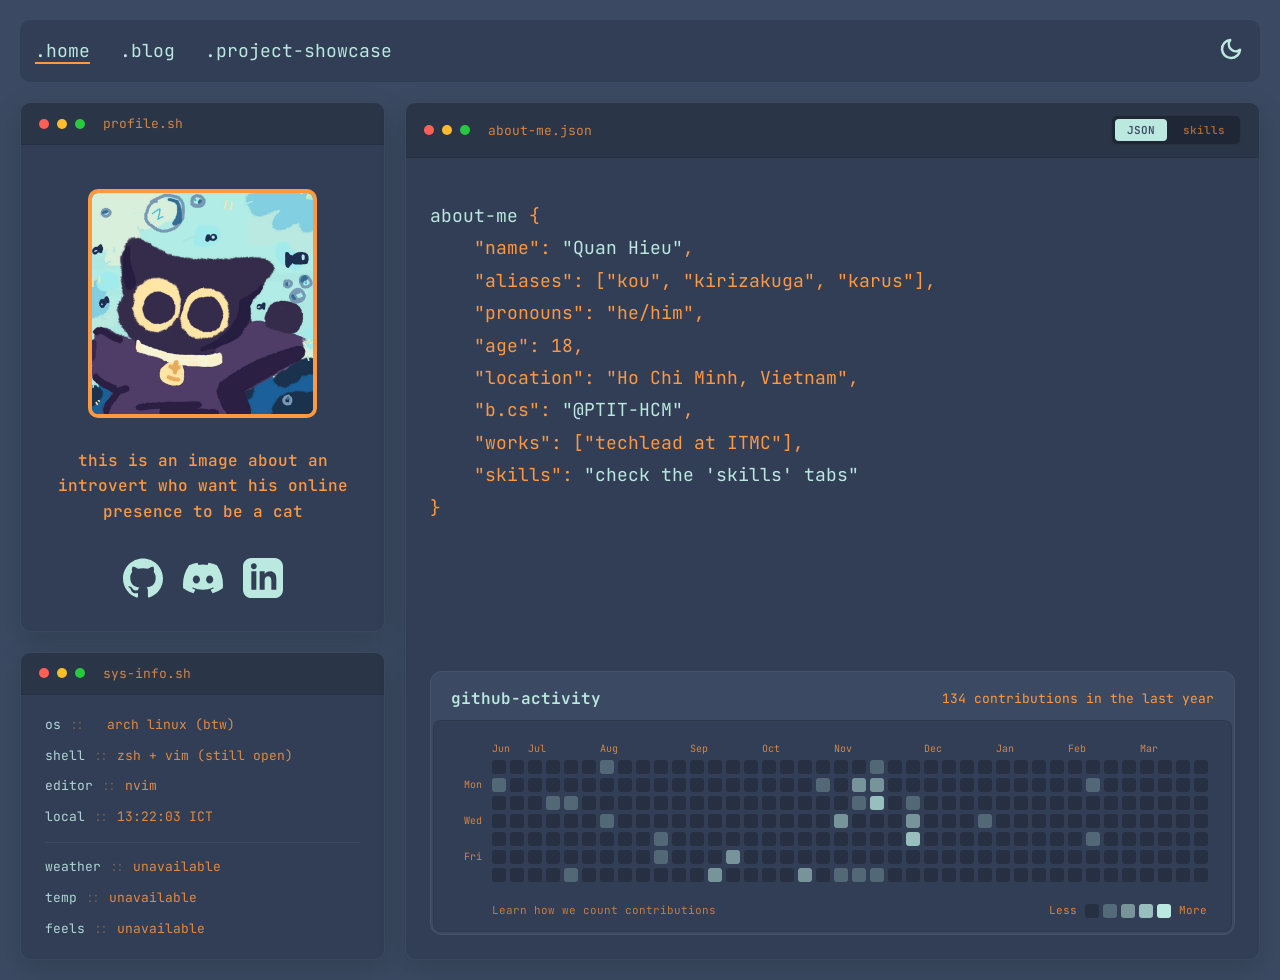
==== commit 453d516c: "minor changes about text alignment" ====
--- a/index.html
+++ b/index.html
@@ -166,7 +166,7 @@
                     <span class="terminal-title">about-me.json</span>
                     <div class="terminal-toggle-container">
                         <button id="toggle-json" class="toggle-tab active" aria-label="JSON View">JSON</button>
-                        <button id="toggle-visual" class="toggle-tab" aria-label="Visual View">Visual</button>
+                        <button id="toggle-visual" class="toggle-tab" aria-label="Visual View">skills</button>
                     </div>
                 </div>
                 <div class="terminal-body">
@@ -182,15 +182,16 @@
                             &nbsp;&nbsp;&nbsp;&nbsp;"age": 18, <br>
                             &nbsp;&nbsp;&nbsp;&nbsp;"location": "Ho Chi Minh, Vietnam", <br>
                             &nbsp;&nbsp;&nbsp;&nbsp;"b.cs": <span class="text-highlight">"@PTIT-HCM"</span>,<br>
-                            &nbsp;&nbsp;&nbsp;&nbsp;"skills": {<br>
-                            &nbsp;&nbsp;&nbsp;&nbsp;&nbsp;&nbsp;&nbsp;&nbsp;"languages": ["python", "html", "css",
-                            "cpp", "js", "bash", "go"],<br>
-                            &nbsp;&nbsp;&nbsp;&nbsp;&nbsp;&nbsp;&nbsp;&nbsp;"misc": ["MLOps", "Machine Learning",
-                            "linux", "Data Engineering"],<br>
-                            &nbsp;&nbsp;&nbsp;&nbsp;&nbsp;&nbsp;&nbsp;&nbsp;"framework": ["PyTorch", "Tensorflow",
-                            "Flask"]<br>
-                            &nbsp;&nbsp;&nbsp;&nbsp;&nbsp;&nbsp;&nbsp;},<br>
-                            &nbsp;&nbsp;&nbsp;&nbsp;"works": ["techlead at ITMC"]<br><br>
+<!--                            &nbsp;&nbsp;&nbsp;&nbsp;"skills": {<br>-->
+<!--                            &nbsp;&nbsp;&nbsp;&nbsp;&nbsp;&nbsp;&nbsp;&nbsp;"languages": ["python", "html", "css",-->
+<!--                            "cpp", "js", "bash", "go"],<br>-->
+<!--                            &nbsp;&nbsp;&nbsp;&nbsp;&nbsp;&nbsp;&nbsp;&nbsp;"misc": ["MLOps", "Machine Learning",-->
+<!--                            "linux", "Data Engineering"],<br>-->
+<!--                            &nbsp;&nbsp;&nbsp;&nbsp;&nbsp;&nbsp;&nbsp;&nbsp;"framework": ["PyTorch", "Tensorflow",-->
+<!--                            "Flask"]<br>-->
+<!--                            &nbsp;&nbsp;&nbsp;&nbsp;&nbsp;&nbsp;&nbsp;},<br>-->
+                            &nbsp;&nbsp;&nbsp;&nbsp;"works": ["techlead at ITMC"],<br>
+                            &nbsp;&nbsp;&nbsp;&nbsp;"skills": <span class="text-highlight">"check the 'skills' tabs"</span><br>
                             }
                         </p>
                     </div>
@@ -289,7 +290,7 @@
                         </div>
 
                         <div class="tech-section">
-                            <h4 class="tech-section-title">Misc & Infrastructure <span class="tech-section-icon"></span>
+                            <h4 class="tech-section-title">Tools, Domains & Infrastructure <span class="tech-section-icon"></span>
                             </h4>
                             <div class="tech-grid">
                                 <div class="tech-card">
@@ -345,8 +346,16 @@
                                     <img class="tech-icon" src="https://cdn.simpleicons.org/git" alt="Git"
                                         loading="lazy">
                                     <div class="tech-info">
-                                        <span class="tech-name">Git</span>
+                                        <span class="tech-name">Git/ Github</span>
                                         <span class="tech-desc">Version control</span>
+                                    </div>
+                                </div>
+                                <div class="tech-card">
+                                    <img class="tech-icon" src="https://cdn.simpleicons.org/githubactions" alt="CI/CD pipeline control"
+                                         loading="lazy">
+                                    <div class="tech-info">
+                                        <span class="tech-name">Github Actions</span>
+                                        <span class="tech-desc">CI/CD pipeline control</span>
                                     </div>
                                 </div>
                             </div>
--- a/style.css
+++ b/style.css
@@ -32,6 +32,7 @@
     min-height: 100vh;
     display: flex;
     justify-content: center;
+    align-items: flex-start;
     transition: background-color 0.3s ease;
 }
 
@@ -44,6 +45,7 @@
     gap: 20px;
     padding: 20px;
     width: 100%;
+    max-width: 1600px;
     box-sizing: border-box;
 }
 
@@ -409,6 +411,8 @@
 #right-box .terminal-body {
     display: flex;
     flex-direction: column;
+    overflow-y: auto;
+    max-height: calc(100vh - 120px);
 }
 
 body.dark-mode .terminal-container {
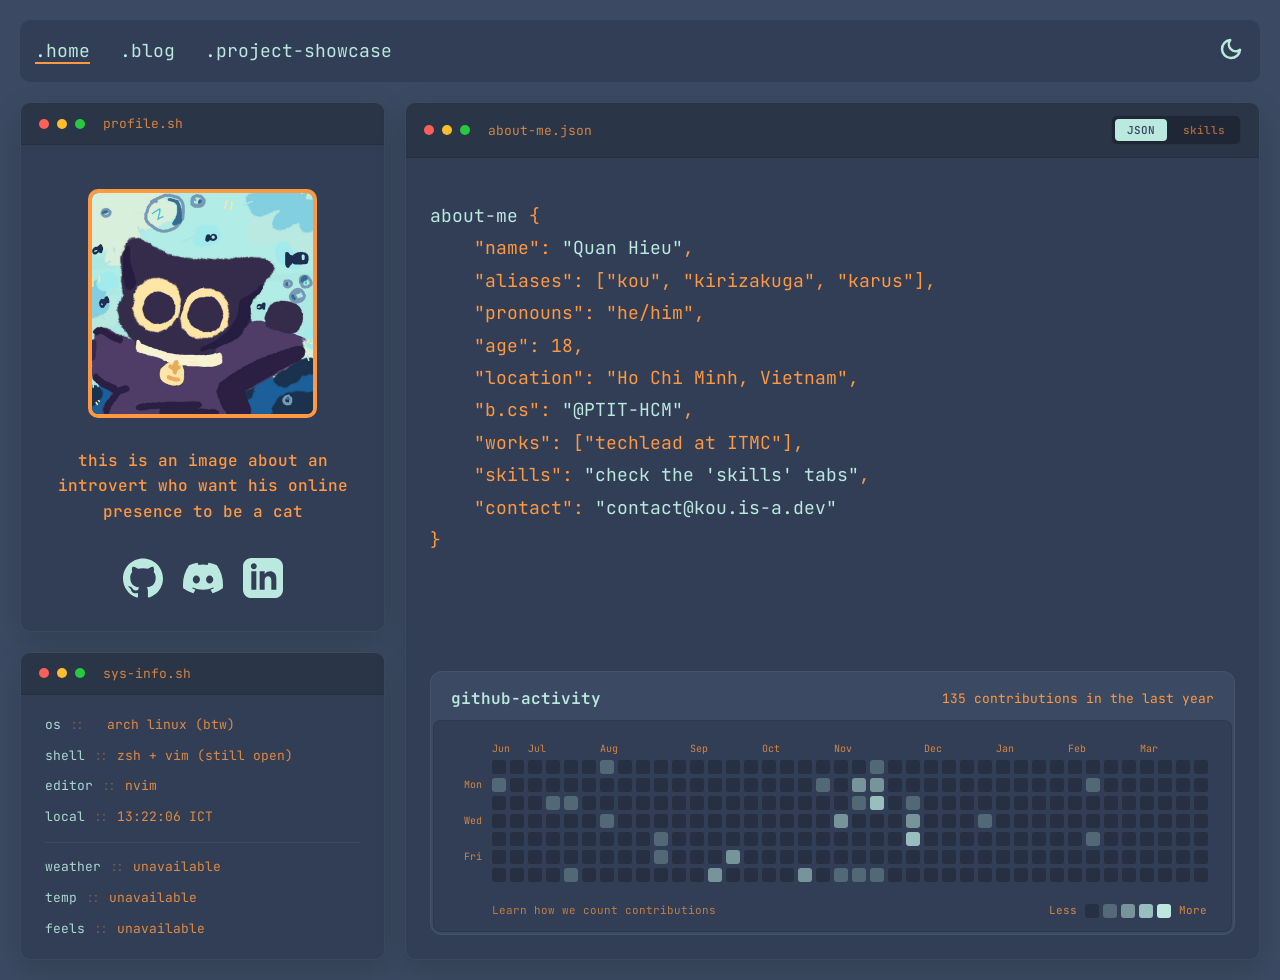
==== commit e57b12bb: "add a contact link" ====
--- a/index.html
+++ b/index.html
@@ -191,7 +191,8 @@
 <!--                            "Flask"]<br>-->
 <!--                            &nbsp;&nbsp;&nbsp;&nbsp;&nbsp;&nbsp;&nbsp;},<br>-->
                             &nbsp;&nbsp;&nbsp;&nbsp;"works": ["techlead at ITMC"],<br>
-                            &nbsp;&nbsp;&nbsp;&nbsp;"skills": <span class="text-highlight">"check the 'skills' tabs"</span><br>
+                            &nbsp;&nbsp;&nbsp;&nbsp;"skills": <span class="text-highlight">"check the 'skills' tabs"</span>,<br>
+                            &nbsp;&nbsp;&nbsp;&nbsp;"contact": <span class="text-highlight">"<a href="mailto:contact@kou.is-a.dev" style="color: inherit; text-decoration: none;">contact@kou.is-a.dev</a>"</span><br>
                             }
                         </p>
                     </div>
